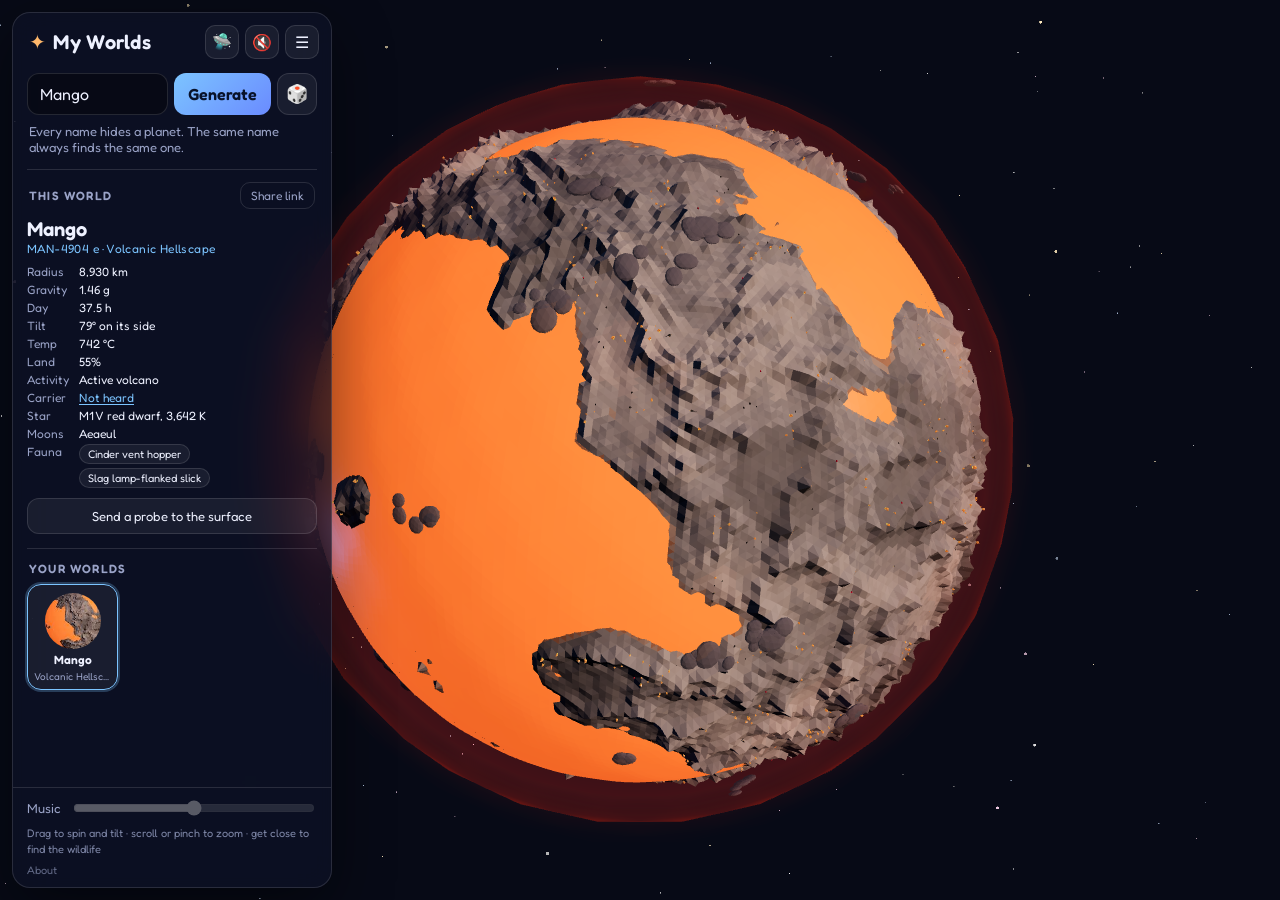
==== index.html @ 726e8972 "The ruin can be read, and its find ends chapter 2 The card of the ruin opens from "Study the ruin" i" ====
<!doctype html>
<html lang="en">
<head>
  <meta charset="utf-8">
  <meta name="viewport" content="width=device-width, initial-scale=1, minimum-scale=1, maximum-scale=1, viewport-fit=cover, user-scalable=no">
  <title>My Worlds — every name hides a planet</title>
  <meta name="description" content="Every name hides a planet. Type yours and meet its creatures, its weather, and its song.">
  <meta name="theme-color" content="#070a16">
  <link rel="icon" href="./favicon.ico" sizes="16x16 32x32 48x48">
  <link rel="icon" href="./icon.svg" type="image/svg+xml">
  <link rel="apple-touch-icon" href="./assets/apple-touch-icon.png">
  <meta property="og:type" content="website">
  <meta property="og:site_name" content="My Worlds">
  <meta property="og:title" content="My Worlds — every name hides a planet">
  <meta property="og:description" content="Every name hides a planet. Type yours and meet its creatures, its weather, and its song.">
  <meta property="og:url" content="https://codeme.lt/myworlds/">
  <meta property="og:image" content="https://codeme.lt/myworlds/assets/share.png">
  <meta property="og:image:width" content="1200">
  <meta property="og:image:height" content="630">
  <meta property="og:image:alt" content="A low-poly ocean planet in space beside the words My Worlds and Every name hides a planet.">
  <meta name="twitter:card" content="summary_large_image">
  <meta name="twitter:title" content="My Worlds — every name hides a planet">
  <meta name="twitter:description" content="Every name hides a planet. Type yours and meet its creatures, its weather, and its song.">
  <meta name="twitter:image" content="https://codeme.lt/myworlds/assets/share.png">
  <link rel="preconnect" href="https://fonts.googleapis.com">
  <link rel="preconnect" href="https://fonts.gstatic.com" crossorigin>
  <link href="https://fonts.googleapis.com/css2?family=Fredoka:wght@400;500;600&display=swap" rel="stylesheet">
  <link rel="stylesheet" href="./style.css">
  <script type="importmap">
    { "imports": { "three": "./vendor/three.module.js", "three/addons/": "./vendor/addons/" } }
  </script>
</head>
<body>
  <canvas id="c"></canvas>

  <aside id="panel" aria-label="Sidebar">
    <header>
      <h1><span class="logo">✦</span> My Worlds</h1>
      <span id="hworld" class="hworld"></span>
      <div class="hbtns">
        <button id="probe-icon" type="button" class="probe-icon" aria-label="Send a probe to the surface" title="Send a probe to the surface" hidden>🛸</button>
        <button id="mute" type="button" aria-label="Unmute music" aria-pressed="true" title="Music on/off">🔇</button>
        <button id="toggle" type="button" aria-label="Collapse sidebar" aria-expanded="true" title="Show/hide sidebar">☰</button>
      </div>
    </header>

    <div class="body">
      <section class="sec">
        <form id="seed-form" autocomplete="off">
          <input id="seed" type="text" maxlength="40" placeholder="Your name or a word…" enterkeyhint="go" spellcheck="false" aria-label="Seed">
          <button type="submit" class="go">Generate</button>
          <button type="button" id="dice" title="Random world" aria-label="Random world">🎲</button>
        </form>
        <p class="sub">Every name hides a planet. The same name always finds the same one.</p>
      </section>

      <section class="sec" id="info" aria-live="polite" hidden>
        <div class="sechead">
          <h2>This world</h2>
          <button type="button" id="share" class="ghost">Share link</button>
        </div>
        <div id="info-body"></div>
        <button type="button" id="probe" class="probe" hidden>Send a probe to the surface</button>
      </section>

      <section class="sec">
        <div class="sechead"><h2>Your worlds</h2></div>
        <div id="worlds"></div>
      </section>
    </div>

    <footer>
      <label class="music" for="vol"><span>Music</span><input id="vol" type="range" min="0" max="100" step="1" aria-label="Music volume"></label>
      <p class="help" id="help">Drag to spin and tilt · scroll or pinch to zoom · get close to find the wildlife</p>
      <button type="button" id="about-open" class="about-link">About</button>
    </footer>
  </aside>

  <section id="creature" hidden aria-live="polite">
    <div class="ccard">
      <button type="button" class="cclose" aria-label="Close">×</button>
      <!-- One card, three subjects. A WebGLRenderer owns the canvas it draws to, so the animal
           preview, the plant preview, and the wreck of issue 34 keep one canvas each and the card
           shows one of them. The crew of the wreck takes .ccrew and the log takes .clog; the CSS
           hides the blocks the open subject does not use, by the data-subject attribute app.js
           sets. The log may hold twenty entries, so .clog scrolls inside the card and the crew and
           the close button stay where they are. The tuner of p2-39 stands inside .clog, under the
           last entry; tuner.js builds it.
           The ruin of p2-42 is the fourth subject: its preview takes #rcv, and its rows take .cruin,
           which scrolls as .clog does. .cruin-crew is the slot of p2-43 for the crew at the ruin;
           it stays empty until then, and an empty slot takes no room. -->
      <div class="cview"><canvas id="ccv"></canvas><canvas id="pcv" hidden></canvas><canvas id="scv" hidden></canvas><canvas id="rcv" hidden></canvas></div>
      <div class="ctext">
        <div class="cname"></div>
        <div class="clatin"></div>
        <div class="ccrew"></div>
        <dl class="ctags"></dl>
        <p class="cstory"></p>
        <div class="clog"></div>
        <div class="cruin">
          <dl class="crows"></dl>
          <section class="cruin-crew" aria-label="The crew at the ruin"></section>
        </div>
        <div class="cnav"><button type="button" class="ghost cprev">‹ Previous</button><button type="button" class="ghost cnext">Next ›</button></div>
      </div>
    </div>
  </section>

  <dialog id="about" aria-labelledby="about-title">
    <form method="dialog" class="about-card">
      <button type="submit" class="cclose" aria-label="Close">×</button>
      <div class="about-orb" aria-hidden="true"></div>
      <h2 id="about-title">My Worlds</h2>
      <p class="about-kicker">Every name hides a planet</p>
      <p>Somewhere in the maths, there is a whole universe, and every name opens a door into it. The name of your world is the seed of everything: the star it circles, its moons, the kind of planet it is, its seas and storms, and every creature and plant that lives there.</p>
      <p>It is all procedurally generated. No artist draws these worlds and no server keeps them. The name, some maths and a sprinkle of code is all it takes, so the same name always brings back the same world, and no two worlds are alike.</p>
      <p>Explore from orbit, or send a probe down for a closer look at the locals.</p>
      <nav class="about-links">
        <a href="https://github.com/tadast/myworlds" target="_blank" rel="noopener">Source code ↗</a>
        <a href="https://www.codeme.lt" target="_blank" rel="noopener">codeme.lt ↗</a>
      </nav>
    </form>
  </dialog>

  <!-- The brief of the distress signal, issue 34. The carrier block of the overlay opens it, and it
       is built the way the about dialog above is built: a native <dialog>, the same card style, a
       close button, and the Escape key of the browser. It names no key and no button the reader
       has to find.

       The brief follows the landing. app.js shows one stage and hides the other two, and in the
       second stage it shows one of the three next steps:
         1  the probe hears the carrier: how the search finds the cell from orbit
         2  the wedges cross over this cell, or the range shows, and the carrier is not here:
            goal  the globe fills the cell of the carrier
            near  the range gives a count of cells along the bearing
            far   one more wedge must cut the cross
         3  this is the cell of the carrier: the needle leads to it
       Each step carries an inline SVG that draws the move it asks for. The SVG is the only copy,
       and the ill-* classes in style.css animate it.

       Chapter 2 of the search, p2-38, takes the same three stages for the ruin. app.js writes the
       chapter on the dialog as data-chapter, and a block with data-chapter shows in that chapter
       only. Stage 1 holds a text for each chapter under one drawing, and stages 2 and 3 read the
       same in both. In chapter 2 the wedges and the fixes of the drawings take the colour of chapter
       2 of the world; see "the brief of the carrier" in style.css. -->
  <dialog id="carrier-brief" aria-labelledby="carrier-brief-title">
    <form method="dialog" class="about-card">
      <button type="submit" class="cclose" aria-label="Close">×</button>
      <h2 id="carrier-brief-title">Distress signal</h2>
      <div data-stage="1">
        <svg class="brief-ill" viewBox="0 0 360 180" role="img" aria-labelledby="ill-s1-t"><title id="ill-s1-t">Two landings far apart on the globe. Each draws a wedge, and the carrier lies where the two wedges cross.</title><defs>
<radialGradient id="s1g" cx="38%" cy="32%" r="75%"><stop offset="0" stop-color="#2b4f86"/><stop offset=".65" stop-color="#132446"/><stop offset="1" stop-color="#080e22"/></radialGradient>
<clipPath id="s1d"><circle cx="180" cy="98" r="78"/></clipPath><clipPath id="s1o-c0"><polygon points="125,140 225.8,-21.1 257.1,3.4"/></clipPath></defs>
<circle cx="180" cy="98" r="83" fill="#7cc4ff" opacity=".08"/>
<circle cx="180" cy="98" r="78" fill="url(#s1g)" stroke="#7cc4ff" stroke-opacity=".35"/>
<g fill="none" stroke="#fff" stroke-opacity=".08" clip-path="url(#s1d)"><ellipse cx="180" cy="55.099999999999994" rx="65.1" ry="14.3"/><ellipse cx="180" cy="98" rx="78" ry="17.2"/><ellipse cx="180" cy="140.9" rx="65.1" ry="14.3"/><ellipse cx="180" cy="98" rx="27.3" ry="78"/><ellipse cx="180" cy="98" rx="58.5" ry="78"/></g>
<g clip-path="url(#s1d)"><polygon points="125,140 225.8,-21.1 257.1,3.4" fill="#7cc4ff" fill-opacity="0.13"/><polygon points="250,138 113.1,6.3 143.5,-19.3" fill="#7cc4ff" fill-opacity="0.13"/><path d="M225.8 -21.1 L125 140 L257.1 3.4" fill="none" stroke="#7cc4ff" stroke-opacity="0.9" stroke-width="1.2"/><path d="M113.1 6.3 L250 138 L143.5 -19.3" fill="none" stroke="#7cc4ff" stroke-opacity="0.7" stroke-width="1.2"/><g clip-path="url(#s1o-c0)"><polygon class="ill-pulse" points="250,138 113.1,6.3 143.5,-19.3" fill="#ffb86b"/></g></g>
<rect x="120.5" y="135.5" width="9" height="9" rx="2" fill="none" stroke="#7cc4ff" stroke-width="1.5"/><g transform="translate(111 152)"><circle r="8" fill="#0b1026" stroke="#7cc4ff" stroke-width="1.4"/><text y="3.6" text-anchor="middle" font-size="10" font-weight="600" fill="#7cc4ff">1</text></g>
<rect class="ill-pulse" x="182.5" y="58.5" width="7" height="7" transform="rotate(45 186 62)" fill="#ffb86b"/>
<rect x="245.5" y="133.5" width="9" height="9" rx="2" fill="none" stroke="#ffb86b" stroke-width="1.5" stroke-dasharray="3 2"/><g transform="translate(266 150)"><circle r="8" fill="#0b1026" stroke="#ffb86b" stroke-width="1.4"/><text y="3.6" text-anchor="middle" font-size="10" font-weight="600" fill="#ffb86b">2</text></g>
<path class="ill-flow" d="M318 34 Q300 90 256 131" fill="none" stroke="#ffb86b" stroke-width="1.4" stroke-dasharray="4 4"/>
<g class="" transform="translate(318 24)"><g class="ill-bob"><rect x="-12" y="-3" width="7" height="6" rx="1" fill="#7cc4ff" opacity=".55"/><rect x="5" y="-3" width="7" height="6" rx="1" fill="#7cc4ff" opacity=".55"/><rect x="-4" y="-5" width="8" height="10" rx="2" fill="#eef1ff"/><circle cx="0" cy="7.5" r="1.6" fill="#ffb86b"/></g></g>
<path d="M179 58 L134 30" stroke="#9aa3c7" stroke-opacity=".7"/>
<text x="12" y="26" text-anchor="start" font-size="12" fill="#eef1ff">the carrier is where</text><text x="12" y="39" text-anchor="start" font-size="12" fill="#9aa3c7">the wedges cross</text>
<text x="18" y="150" text-anchor="start" font-size="12" fill="#9aa3c7">first landing</text><text x="20" y="163" text-anchor="start" font-size="12" fill="#9aa3c7">takes a wedge</text>
<text x="350" y="158" text-anchor="end" font-size="12" fill="#ffb86b">land again,</text><text x="350" y="171" text-anchor="end" font-size="12" fill="#9aa3c7">far to one side</text></svg>
        <div data-chapter="1">
          <p>The probe hears a distress signal. Something on this world still transmits.</p>
          <p>The instrument shows a bearing to the source, with an error. It shows no distance. The signal does not reach the far side of the world.</p>
          <ol class="brief-steps">
            <li>Go back to orbit. The globe shows a wedge from this site. The source is inside the wedge.</li>
            <li>Land at a second site, far to one side. The new wedge crosses the first.</li>
            <li>Land where the wedges cross. Near the source, the instrument shows a range.</li>
            <li>Follow the needle and walk to the source.</li>
          </ol>
        </div>
        <div data-chapter="2" hidden>
          <p>The receiver holds the band of the log. The probe hears a signal on it.</p>
          <p>Nothing of the crew sends on this band. Something else on this world transmits here.</p>
          <p>The search runs as it did for the wreck. The instrument shows a bearing to the source, with an error, and no distance. The signal does not reach the far side of the world.</p>
          <ol class="brief-steps">
            <li>Go back to orbit. The globe shows a wedge from this site, in a new colour. The source is inside the wedge.</li>
            <li>Land at a second site, far to one side. The new wedge crosses the first.</li>
            <li>Land where the wedges cross. Near the source, the instrument shows a range.</li>
            <li>Follow the needle to the source.</li>
          </ol>
        </div>
      </div>
      <div data-stage="2" hidden>
        <p>The signal is stronger, but the carrier is not within the reach of the probe.</p>
        <div data-next="goal">
          <svg class="brief-ill" viewBox="0 0 360 180" role="img" aria-labelledby="ill-goal-t"><title id="ill-goal-t">Three wedges close on one cell. The globe fills that cell. Land the probe on it.</title><defs><pattern id="sgg" width="20" height="20" patternUnits="userSpaceOnUse"><path d="M20 0H0V20" fill="none" stroke="#fff" stroke-opacity="0.07"/></pattern><clipPath id="sgo-c0"><polygon points="26,158 322.9,-45.6 358.7,20.6"/></clipPath><clipPath id="sgo-c1"><polygon points="336,150 -8.5,45.6 20.7,-23.8"/></clipPath></defs>
<rect width="360" height="180" fill="url(#sgg)"/>
<polygon points="26,158 322.9,-45.6 358.7,20.6" fill="#7cc4ff" fill-opacity="0.1"/><polygon points="336,150 -8.5,45.6 20.7,-23.8" fill="#7cc4ff" fill-opacity="0.1"/><polygon points="306,18 -4.2,200.8 -35.4,132.3" fill="#7cc4ff" fill-opacity="0.1"/><path d="M322.9 -45.6 L26 158 L358.7 20.6" fill="none" stroke="#7cc4ff" stroke-opacity="0.9" stroke-width="1.2"/><path d="M-8.5 45.6 L336 150 L20.7 -23.8" fill="none" stroke="#7cc4ff" stroke-opacity="0.7" stroke-width="1.2"/><path d="M-4.2 200.8 L306 18 L-35.4 132.3" fill="none" stroke="#7cc4ff" stroke-opacity="0.55" stroke-width="1.2"/><g opacity=".35"><g clip-path="url(#sgo-c0)"><g clip-path="url(#sgo-c1)"><polygon class="" points="306,18 -4.2,200.8 -35.4,132.3" fill="#7cc4ff"/></g></g></g>
<rect class="ill-pulse" x="160" y="70" width="20" height="20" fill="#fff" fill-opacity=".85"/>
<rect x="21" y="153" width="10" height="10" rx="2" fill="none" stroke="#7cc4ff" stroke-width="1.5"/><g transform="translate(42 162)"><circle r="8" fill="#0b1026" stroke="#7cc4ff" stroke-width="1.4"/><text y="3.6" text-anchor="middle" font-size="10" font-weight="600" fill="#7cc4ff">1</text></g><rect x="331" y="145" width="10" height="10" rx="2" fill="none" stroke="#7cc4ff" stroke-width="1.5"/><g transform="translate(320 154)"><circle r="8" fill="#0b1026" stroke="#7cc4ff" stroke-width="1.4"/><text y="3.6" text-anchor="middle" font-size="10" font-weight="600" fill="#7cc4ff">2</text></g><rect x="301" y="13" width="10" height="10" rx="2" fill="none" stroke="#7cc4ff" stroke-width="1.5"/><g transform="translate(290 30)"><circle r="8" fill="#0b1026" stroke="#7cc4ff" stroke-width="1.4"/><text y="3.6" text-anchor="middle" font-size="10" font-weight="600" fill="#7cc4ff">3</text></g>
<path class="ill-flow" d="M96 22 Q150 24 166 64" fill="none" stroke="#ffb86b" stroke-width="1.4" stroke-dasharray="4 4"/>
<g class="" transform="translate(84 20)"><g class="ill-bob"><rect x="-12" y="-3" width="7" height="6" rx="1" fill="#7cc4ff" opacity=".55"/><rect x="5" y="-3" width="7" height="6" rx="1" fill="#7cc4ff" opacity=".55"/><rect x="-4" y="-5" width="8" height="10" rx="2" fill="#eef1ff"/><circle cx="0" cy="7.5" r="1.6" fill="#ffb86b"/></g></g>
<text x="190" y="100" text-anchor="start" font-size="12" fill="#eef1ff">the filled cell</text><text x="190" y="113" text-anchor="start" font-size="12" fill="#9aa3c7">land on it</text></svg>
          <p>Go back to orbit. The globe fills the cell of the carrier. Land on that cell.</p>
        </div>
        <div data-next="near">
          <svg class="brief-ill" viewBox="0 0 360 180" role="img" aria-labelledby="ill-near-t"><title id="ill-near-t">From this cell, count n cells along the bearing, and land on that cell.</title><defs><pattern id="sng" width="28" height="28" patternUnits="userSpaceOnUse"><path d="M28 0H0V28" fill="none" stroke="#fff" stroke-opacity="0.08"/></pattern></defs>
<g transform="translate(-14 -2)"><rect x="-28" y="-28" width="416" height="236" fill="url(#sng)"/></g>
<polygon points="56,152 255.6,22.4 268.1,44" fill="#7cc4ff" fill-opacity="0.1"/><path d="M255.6 22.4 L56 152 L268.1 44" fill="none" stroke="#7cc4ff" stroke-opacity="0.9" stroke-width="1.2"/>
<rect class="ill-pulse" x="187.5" y="54" width="28" height="28" fill="#ffb86b" fill-opacity=".25" stroke="#ffb86b" stroke-width="1.5" stroke-dasharray="4 3"/>
<line x1="56" y1="152" x2="56" y2="100" stroke="#9aa3c7" stroke-dasharray="2 3"/>
<text x="56" y="95" text-anchor="middle" font-size="10" font-weight="600" fill="#9aa3c7">N</text>
<path d="M56 122 A30 30 0 0 1 82 137" fill="none" stroke="#9aa3c7"/>
<text x="50" y="120" text-anchor="end" font-size="12" fill="#9aa3c7">bearing</text>
<line class="ill-flow" x1="56" y1="152" x2="201.5" y2="68" stroke="#ffb86b" stroke-width="1.6" stroke-dasharray="5 4"/>
<circle cx="80.2" cy="138" r="2.2" fill="#eef1ff"/><text x="74.2" y="131.1" text-anchor="middle" font-size="10" font-weight="600" fill="#eef1ff">1</text><circle cx="104.5" cy="124" r="2.2" fill="#eef1ff"/><text x="98.5" y="117.1" text-anchor="middle" font-size="10" font-weight="600" fill="#eef1ff">2</text><circle cx="128.7" cy="110" r="2.2" fill="#eef1ff"/><text x="122.7" y="103.1" text-anchor="middle" font-size="10" font-weight="600" fill="#eef1ff">3</text><circle cx="153" cy="96" r="2.2" fill="#eef1ff"/><text x="147" y="89.1" text-anchor="middle" font-size="10" font-weight="600" fill="#eef1ff">…</text><circle cx="177.2" cy="82" r="2.2" fill="#eef1ff"/><circle cx="201.5" cy="68" r="2.2" fill="#eef1ff"/><text x="189.5" y="50.7" text-anchor="middle" font-size="10" font-weight="600" fill="#eef1ff">n</text>
<rect x="44" y="140" width="24" height="24" rx="2" fill="none" stroke="#7cc4ff" stroke-width="1.5"/>
<text x="78" y="160" text-anchor="start" font-size="12" fill="#eef1ff">this cell</text>
<text x="223.5" y="84" text-anchor="start" font-size="12" fill="#ffb86b">land here,</text><text x="223.5" y="97" text-anchor="start" font-size="12" fill="#9aa3c7">n cells out</text></svg>
          <p>The carrier is about <b data-cells>1 cell</b> from this cell, on the bearing <b data-brg>000°</b>. Go back to orbit, and land that far along the wedge of this site.</p>
        </div>
        <div data-next="far">
          <svg class="brief-ill" viewBox="0 0 360 180" role="img" aria-labelledby="ill-far-t"><title id="ill-far-t">The wedge of this site cuts the cross to a thin strip. Land to one side of the strip, and the next wedge cuts it across.</title><defs><pattern id="sfg" width="20" height="20" patternUnits="userSpaceOnUse"><path d="M20 0H0V20" fill="none" stroke="#fff" stroke-opacity="0.06"/></pattern><clipPath id="sf2-c0"><polygon points="24,168 308,-84.5 377.2,27.8"/></clipPath><clipPath id="sf3-c0"><polygon points="24,168 308,-84.5 377.2,27.8"/></clipPath><clipPath id="sf3-c1"><polygon points="338,164 -4.4,-0.7 72.6,-107.9"/></clipPath><clipPath id="sf4-c0"><polygon points="24,168 308,-84.5 377.2,27.8"/></clipPath><clipPath id="sf4-c1"><polygon points="338,164 -4.4,-0.7 72.6,-107.9"/></clipPath><clipPath id="sf4-c2"><polygon points="196,89 186,-110.7 220.8,-109.5"/></clipPath><filter id="sfb" x="-2" y="-2" width="5" height="5"><feGaussianBlur stdDeviation="4"/></filter></defs>
<rect width="360" height="180" fill="url(#sfg)"/>
<polygon points="196,89 186,-110.7 220.8,-109.5" fill="#7cc4ff" fill-opacity="0.08"/><polygon points="24,168 308,-84.5 377.2,27.8" fill="#7cc4ff" fill-opacity="0.08"/><polygon points="338,164 -4.4,-0.7 72.6,-107.9" fill="#7cc4ff" fill-opacity="0.08"/><path d="M186 -110.7 L196 89 L220.8 -109.5" fill="none" stroke="#7cc4ff" stroke-opacity="0.9" stroke-width="1.2"/><path d="M308 -84.5 L24 168 L377.2 27.8" fill="none" stroke="#7cc4ff" stroke-opacity="0.7" stroke-width="1.2"/><path d="M-4.4 -0.7 L338 164 L72.6 -107.9" fill="none" stroke="#7cc4ff" stroke-opacity="0.55" stroke-width="1.2"/><g opacity=".3"><g clip-path="url(#sf2-c0)"><polygon class="" points="338,164 -4.4,-0.7 72.6,-107.9" fill="#7cc4ff"/></g></g><g opacity=".75"><g clip-path="url(#sf3-c0)"><g clip-path="url(#sf3-c1)"><polygon class="" points="196,89 186,-110.7 220.8,-109.5" fill="#ffb86b"/></g></g></g>
<polygon points="292,74 142.1,67.4 144.5,46.6" fill="#ffb86b" fill-opacity=".08"/><path d="M142.1 67.4 L292 74 L144.5 46.6" fill="none" stroke="#ffb86b" stroke-opacity=".8" stroke-dasharray="3 3"/>
<g filter="url(#sfb)"><g clip-path="url(#sf4-c0)"><g clip-path="url(#sf4-c1)"><g clip-path="url(#sf4-c2)"><polygon class="ill-pulse" points="292,74 142.1,67.4 144.5,46.6" fill="#ffb86b"/></g></g></g></g><g clip-path="url(#sf4-c0)"><g clip-path="url(#sf4-c1)"><g clip-path="url(#sf4-c2)"><polygon class="" points="292,74 142.1,67.4 144.5,46.6" fill="#fff"/></g></g></g>
<rect x="19.5" y="163.5" width="9" height="9" rx="2" fill="none" stroke="#7cc4ff" stroke-width="1.5"/><g transform="translate(40 160)"><circle r="8" fill="#0b1026" stroke="#7cc4ff" stroke-width="1.4"/><text y="3.6" text-anchor="middle" font-size="10" font-weight="600" fill="#7cc4ff">1</text></g><rect x="333.5" y="159.5" width="9" height="9" rx="2" fill="none" stroke="#7cc4ff" stroke-width="1.5"/><g transform="translate(322 156)"><circle r="8" fill="#0b1026" stroke="#7cc4ff" stroke-width="1.4"/><text y="3.6" text-anchor="middle" font-size="10" font-weight="600" fill="#7cc4ff">2</text></g>
<rect x="191" y="84" width="10" height="10" rx="2" fill="none" stroke="#7cc4ff" stroke-width="1.5"/><g transform="translate(179 95)"><circle r="8" fill="#0b1026" stroke="#7cc4ff" stroke-width="1.4"/><text y="3.6" text-anchor="middle" font-size="10" font-weight="600" fill="#7cc4ff">3</text></g>
<text x="206" y="105" text-anchor="start" font-size="12" fill="#9aa3c7">this site</text>
<text x="184" y="32" text-anchor="end" font-size="12" fill="#eef1ff">the strip</text><path d="M186 35 L194 48" stroke="#9aa3c7" stroke-opacity=".7"/>
<rect x="287" y="69" width="10" height="10" rx="2" fill="none" stroke="#ffb86b" stroke-width="1.5" stroke-dasharray="3 2"/>
<path class="ill-flow" d="M336 20 Q330 44 306 64" fill="none" stroke="#ffb86b" stroke-width="1.4" stroke-dasharray="4 4"/>
<g class="" transform="translate(338 14)"><g class="ill-bob"><rect x="-12" y="-3" width="7" height="6" rx="1" fill="#7cc4ff" opacity=".55"/><rect x="5" y="-3" width="7" height="6" rx="1" fill="#7cc4ff" opacity=".55"/><rect x="-4" y="-5" width="8" height="10" rx="2" fill="#eef1ff"/><circle cx="0" cy="7.5" r="1.6" fill="#ffb86b"/></g></g>
<text x="352" y="100" text-anchor="end" font-size="12" fill="#ffb86b">land here, to one</text><text x="352" y="113" text-anchor="end" font-size="12" fill="#9aa3c7">side of the strip</text></svg>
          <p>Go back to orbit. The wedge of this site cuts the cross to a thin strip. Land near the strip, to one side of it, so the next wedge cuts the strip across. When three wedges close on a few cells, the globe fills the cell of the carrier.</p>
        </div>
      </div>
      <div data-stage="3" hidden>
        <svg class="brief-ill" viewBox="0 0 360 180" role="img" aria-labelledby="ill-s3-t"><title id="ill-s3-t">Turn until the needle points up, then fly ahead. The range goes down as the probe comes near the carrier.</title><defs><pattern id="s3g" width="22" height="22" patternUnits="userSpaceOnUse"><path d="M22 0H0V22" fill="none" stroke="#fff" stroke-opacity="0.05"/></pattern><radialGradient id="s3w"><stop offset="0" stop-color="#ffb86b" stop-opacity=".55"/><stop offset="1" stop-color="#ffb86b" stop-opacity="0"/></radialGradient></defs>
<rect x="150" width="210" height="180" fill="url(#s3g)"/>
<line x1="150" y1="10" x2="150" y2="170" stroke="#fff" stroke-opacity=".08"/>
<g transform="translate(34 52)"><circle r="22" fill="#0b1026" stroke="#7cc4ff" stroke-opacity=".4"/><circle r="15" fill="none" stroke="#fff" stroke-opacity=".06"/><g class="ill-turn" transform="rotate(70)"><path d="M0 -18 L5 -3 L-5 -3 Z" fill="#7cc4ff"/></g><circle r="2" fill="#eef1ff"/></g><text x="66" y="50" text-anchor="start" font-size="12" fill="#eef1ff">Turn</text><text x="66" y="63" text-anchor="start" font-size="12" fill="#9aa3c7">till it points up</text>
<g transform="translate(34 128)"><circle r="22" fill="#0b1026" stroke="#7cc4ff" stroke-opacity=".4"/><circle r="15" fill="none" stroke="#fff" stroke-opacity=".06"/><g  transform="rotate(0)"><path d="M0 -18 L5 -3 L-5 -3 Z" fill="#7cc4ff"/></g><circle r="2" fill="#eef1ff"/></g><text x="66" y="126" text-anchor="start" font-size="12" fill="#eef1ff">Fly ahead</text><text x="66" y="139" text-anchor="start" font-size="12" fill="#9aa3c7">range goes down</text>
<path d="M34 80 v16" stroke="#9aa3c7" stroke-dasharray="2 3"/><path d="M30 92 l4 5 l4 -5" fill="none" stroke="#9aa3c7"/>
<path class="ill-flow" d="M178 150 C210 120 206 88 250 78 S312 52 318 40" fill="none" stroke="#7cc4ff" stroke-width="1.6" stroke-dasharray="5 5"/>
<g class="" transform="translate(178 158)"><g class="ill-bob"><rect x="-12" y="-3" width="7" height="6" rx="1" fill="#7cc4ff" opacity=".55"/><rect x="5" y="-3" width="7" height="6" rx="1" fill="#7cc4ff" opacity=".55"/><rect x="-4" y="-5" width="8" height="10" rx="2" fill="#eef1ff"/><circle cx="0" cy="7.5" r="1.6" fill="#ffb86b"/></g></g>
<circle class="ill-pulse" cx="322" cy="36" r="22" fill="url(#s3w)"/>
<g transform="translate(322 36) rotate(-18)"><path d="M-16 3 Q-12 -6 0 -6 L14 -3 Q18 0 14 3 L0 6 Q-12 6 -16 3 Z" fill="#3a3f55" stroke="#ffb86b" stroke-width="1.3"/><path d="M-4 -6 L-8 -12 M4 6 L1 12" stroke="#ffb86b" stroke-width="1.3"/><circle class="ill-blink" cx="8" cy="0" r="2" fill="#ffb86b"/></g>
<text x="214" y="142" text-anchor="start" font-size="12" fill="#9aa3c7">900 u</text><text x="230" y="101" text-anchor="start" font-size="12" fill="#9aa3c7">300 u</text><text x="266" y="62" text-anchor="end" font-size="12" fill="#9aa3c7">40 u</text>
<text x="336" y="70" text-anchor="end" font-size="12" fill="#ffb86b">carrier</text></svg>
        <p>The signal is strong. The carrier is on this ground, within the reach of the probe.</p>
        <p>Use the needle to navigate to the carrier. The needle points to it, and the range goes down as the probe comes near.</p>
      </div>
    </form>
  </dialog>

  <!-- The record of the missing carrier. The Carrier row of the sidebar opens it while the world
       has heard nothing, so a reader who has never landed still learns why the row is there. It is
       built the way the brief above is built, and it names no control: it states the incident and
       what a landing inside the range of the beacon would catch. -->
  <dialog id="carrier-lost" aria-labelledby="carrier-lost-title">
    <form method="dialog" class="about-card">
      <button type="submit" class="cclose" aria-label="Close">×</button>
      <h2 id="carrier-lost-title">Missing carrier</h2>
      <p>The registry holds one open incident for this world. A carrier went down here, and no crew
        came back. Nobody has found the wreck.</p>
      <p>The hull still transmits. The beacon is weak, and it reaches about a third of the way round
        the planet, so most of this world hears nothing at all.</p>
      <p>Send a probe to the surface. A landing inside that reach catches the beacon, and the
        instrument reads a bearing to it, never a distance. A landing that hears nothing states a
        fact of its own: the wreck lies more than a third of the way round from there.</p>
      <p>Each bearing the probe catches stands on the globe as a wedge from the cell it was read
        from. Land again far to one side, and the second wedge crosses the first over the wreck.</p>
    </form>
  </dialog>

  <!-- The probe overlay of issue 31. It shows while the probe is down: the air, the height, the
       hour of the star, and the uplink that explains where the probe has to stop. probe-hud.js
       writes the numbers and draws the noise. The frame starts right of the sidebar, so nothing
       of it hides under the panel. -->
  <div id="probe-hud" hidden aria-hidden="true">
    <canvas id="probe-noise"></canvas>
    <div class="hud-frame"></div>
    <div class="hud-bar">
      <div class="hud-cell"><span class="k">Temp</span><b id="hud-temp">—</b></div>
      <div class="hud-cell"><span class="k" id="hud-sun-k">Sunset</span><b id="hud-sun">—</b></div>
      <div class="hud-cell hud-right"><span class="k">Link</span><b id="hud-sig">—</b></div>
    </div>
    <div class="hud-ladder">
      <span class="rung"></span><span class="rung"></span><span class="rung"></span>
      <span class="rung"></span><span class="rung"></span>
      <b id="hud-alt">—</b>
      <span class="k">Above ground</span>
    </div>
    <!-- The fifth block, issue 34: the carrier. A needle that turns with the view, the bearing as
         three digits, the band the receiver holds, the error of that bearing, one word for the
         strength, and the range once the probe stands near the source. probe-hud.js hides the block
         on a world with no source. The band is 406.025 MHz in chapter 1 and the frequency of the
         ruin in chapter 2. p2-38.

         The block is a button, because it opens the brief of the signal below. The rest of the
         overlay takes no pointer event, so the style gives this one block pointer-events: auto and
         every other gesture still belongs to the ground under it. -->
    <button type="button" class="hud-carrier" id="hud-carrier" hidden
            aria-label="Read the brief of the signal">
      <div class="hud-dial"><i id="hud-needle"></i></div>
      <div class="hud-read">
        <span class="k">Carrier</span>
        <b id="hud-brg">—</b>
        <span class="k" id="hud-freq">406.025 MHz</span>
        <div class="hud-sub"><span class="k" id="hud-err">±0°</span><span class="k" id="hud-strength">Faint</span></div>
        <span class="k" id="hud-range" hidden></span>
        <span class="k hud-hint" id="hud-hint">New signal · tap</span>
      </div>
    </button>
    <div class="hud-link">
      <div class="hud-bars" id="hud-bars"></div>
      <div class="k" id="hud-link">Uplink nominal</div>
    </div>
    <p class="hud-warn" id="hud-warn">Range limit · the relay cannot reach further</p>
  </div>

  <p id="aim" role="status" hidden>Select the area to send a probe</p>
  <button type="button" id="probe-float" class="floatbtn">Recall the probe</button>
  <button type="button" id="creature-float" class="floatbtn">Study the creature</button>
  <div id="dive" aria-hidden="true"><p id="dive-label"></p></div>

  <div id="overlay">
    <div class="box">
      <div class="orb"></div>
      <div id="overlay-label">Seeding the void</div>
      <div class="track"><div id="overlay-bar"></div></div>
    </div>
  </div>

  <!-- The page owns every gesture on it. viewport.js blocks the pinch, the double tap, and the
       rubber band the browser would answer with, so a pinch zooms the world and not the page. -->
  <script src="./viewport.js"></script>
  <script type="module" src="./app.js"></script>
</body>
</html>
---- style.css ----
:root {
  --bg: #070a16;
  --glass: rgba(14, 18, 38, 0.72);
  --glass-2: rgba(255, 255, 255, 0.06);
  --line: rgba(255, 255, 255, 0.12);
  --text: #eef1ff;
  --muted: #9aa3c7;
  --accent: #7cc4ff;
  --accent-2: #ffb86b;
  --radius: 18px;
  --gap: max(12px, env(safe-area-inset-left));
  --font: 'Fredoka', ui-rounded, 'SF Pro Rounded', system-ui, -apple-system, sans-serif;
}

* { box-sizing: border-box; }
/* The page does not scroll and does not zoom. It is fixed to the viewport so iOS cannot drag it,
   `touch-action: manipulation` drops the double-tap zoom, and `-webkit-text-size-adjust` stops
   Safari resizing the text on a rotate. viewport.js blocks the pinch, which no CSS reaches. */
html, body {
  position: fixed; inset: 0; height: 100%; width: 100%; margin: 0;
  overflow: hidden; overscroll-behavior: none;
  touch-action: manipulation;
  -webkit-text-size-adjust: 100%;
}
body {
  background: var(--bg);
  color: var(--text);
  font-family: var(--font);
  -webkit-font-smoothing: antialiased;
  -webkit-tap-highlight-color: transparent;
}
#c {
  position: fixed; inset: 0; width: 100%; height: 100%; display: block;
  touch-action: none; outline: none;
}

/* ---------- sidebar
   One column: header (brand, music, collapse), body (create, this world, your worlds), footer (settings, help).
   The body is the only scroll region. */
#panel {
  position: fixed; top: max(12px, env(safe-area-inset-top)); left: var(--gap); bottom: max(12px, env(safe-area-inset-bottom));
  width: min(320px, calc(100vw - 24px));
  background: var(--glass);
  backdrop-filter: blur(18px) saturate(1.4);
  -webkit-backdrop-filter: blur(18px) saturate(1.4);
  border: 1px solid var(--line);
  border-radius: var(--radius);
  box-shadow: 0 20px 60px rgba(0, 0, 0, 0.45);
  z-index: 5;
  display: flex; flex-direction: column;
}
#panel.collapsed { bottom: auto; width: fit-content; max-width: min(440px, calc(100vw - 24px)); }
#panel.collapsed .body, #panel.collapsed footer { display: none; }

#panel header {
  display: flex; align-items: center; gap: 8px;
  padding: 12px 12px 10px 16px; cursor: pointer; user-select: none; -webkit-user-select: none;
}
#panel h1 { margin: 0; font-size: 20px; font-weight: 600; letter-spacing: 0.3px; white-space: nowrap; }
#panel h1 .logo { color: var(--accent-2); margin-right: 2px; }
.hworld {
  display: none; flex: 1; min-width: 0; color: var(--muted); font-size: 13px;
  overflow: hidden; text-overflow: ellipsis; white-space: nowrap;
}
.hworld::before { content: '· '; }
#panel.collapsed .hworld { display: block; }
.hbtns { display: flex; gap: 6px; margin-left: auto; }
#toggle, #mute, .probe-icon {
  background: var(--glass-2); border: 1px solid var(--line); color: var(--text);
  width: 34px; height: 34px; border-radius: 10px; cursor: pointer; font-size: 16px;
}
#mute[aria-pressed="true"] { color: var(--muted); }
/* The probe in the header. It says the same thing as the text button in the card, and it stays
   in reach while the sidebar is folded away. */
.probe-icon { line-height: 1; }
.probe-icon[hidden] { display: none; }
.probe-icon:hover { border-color: var(--accent); }
.probe-icon[aria-pressed="true"] { border-color: var(--accent); background: rgba(124, 196, 255, 0.2); }

#panel .body { flex: 1; min-height: 0; overflow: auto; padding: 0 14px; overscroll-behavior: contain; }
.sec { padding: 4px 0 14px; }
.sec + .sec { border-top: 1px solid var(--line); padding-top: 12px; }
.sechead { display: flex; align-items: center; justify-content: space-between; margin: 0 2px 8px; }
#panel h2 {
  margin: 0; font-size: 12px; font-weight: 600; letter-spacing: 1.2px;
  text-transform: uppercase; color: var(--muted);
}

#panel footer { border-top: 1px solid var(--line); padding: 10px 14px max(10px, env(safe-area-inset-bottom)); }
.music { display: flex; align-items: center; gap: 10px; color: var(--muted); font-size: 13px; }
.music input { flex: 1; min-width: 0; accent-color: var(--accent); cursor: pointer; }
.music input:disabled { opacity: 0.4; cursor: default; }
.help { margin: 8px 0 0; color: var(--muted); font-size: 11px; line-height: 1.4; opacity: 0.8; }
/* The about link. It is quiet on purpose: small, muted, and under the help line. */
.about-link {
  display: block; margin: 6px 0 0; padding: 0; background: none; border: 0;
  color: var(--muted); font: inherit; font-size: 11px; opacity: 0.6; cursor: pointer;
}
.about-link:hover, .about-link:focus-visible { opacity: 1; color: var(--accent); }

/* ---------- create */
#seed-form { display: flex; gap: 6px; }
#seed {
  flex: 1; min-width: 0;
  background: rgba(0, 0, 0, 0.35); border: 1px solid var(--line); color: var(--text);
  border-radius: 12px; padding: 10px 12px; font: inherit; font-size: 16px;
}
#seed:focus { outline: none; border-color: var(--accent); box-shadow: 0 0 0 3px rgba(124, 196, 255, 0.2); }
button.go {
  background: linear-gradient(135deg, #7cc4ff, #6a8bff); color: #08122a; border: 0;
  border-radius: 12px; padding: 0 14px; font: inherit; font-weight: 600; cursor: pointer;
}
button.go:hover { filter: brightness(1.08); }
#dice {
  background: var(--glass-2); border: 1px solid var(--line); border-radius: 12px;
  width: 40px; cursor: pointer; font-size: 18px; padding: 0;
}
.sub { margin: 8px 2px 0; color: var(--muted); font-size: 13px; }

/* ---------- this world */
#info .iname { font-size: 20px; font-weight: 600; }
#info .itype { color: var(--accent); font-size: 12px; margin-bottom: 8px; letter-spacing: 0.4px; }
#info dl { display: grid; grid-template-columns: auto 1fr; gap: 3px 10px; margin: 0; font-size: 12px; }
#info dt { color: var(--muted); }
#info dd { margin: 0; }
#info .chips { display: flex; flex-wrap: wrap; gap: 4px; }
.chip {
  background: var(--glass-2); border: 1px solid var(--line); color: var(--text);
  border-radius: 999px; padding: 2px 8px; font: inherit; font-size: 11px; cursor: pointer; white-space: nowrap;
}
.chip:hover { border-color: var(--accent); color: var(--accent); }
/* The Carrier row of issue 34: the state of the search, and the button that drops its wedges. The
   button stands beside the words, so the row keeps the height of every other row. */
#info .carrier { display: flex; align-items: center; gap: 6px; flex-wrap: wrap; }
#info .carrier-clear { padding: 0 6px; font-size: 10px; line-height: 15px; color: var(--muted); }
/* A world that has heard nothing states so as a link, and the link opens the record of the
   incident. It is a button, because it opens a dialog and goes nowhere. */
#info .carrier-lost {
  background: none; border: 0; padding: 0; font: inherit; color: var(--accent);
  text-decoration: underline; text-underline-offset: 2px; cursor: pointer;
}
#info .carrier-lost:hover { color: var(--accent-2); }

/* ---------- the tuner, p2-39
   One form of tuner.js in two places: under the last entry of the log card, and under the Carrier
   row of the sidebar. A label, a field, the unit, a button, and a line of answer; after the tune,
   the locked band and no field. The field takes 16 px, so a phone does not zoom in on the focus. */
.tuner[hidden], .tuner [hidden] { display: none; }
.tuner-label {
  display: block; margin: 0 0 6px; font-size: 11px; font-weight: 600; letter-spacing: 0.09em;
  line-height: 1.2; text-transform: uppercase; color: var(--muted);
}
.tuner-row { display: flex; align-items: center; gap: 8px; }
.tuner-field {
  flex: 0 1 8.5em; width: 8.5em; min-width: 0;
  background: rgba(0, 0, 0, 0.35); border: 1px solid var(--line); color: var(--text);
  border-radius: 10px; padding: 6px 10px; font: inherit; font-size: 16px; font-variant-numeric: tabular-nums;
}
.tuner-field::placeholder { color: var(--muted); opacity: 0.6; }
.tuner-field:focus { outline: none; border-color: var(--accent); box-shadow: 0 0 0 3px rgba(124, 196, 255, 0.2); }
.tuner-unit { flex: none; color: var(--muted); font-size: 13px; }
.tuner-go {
  flex: none; background: var(--glass-2); border: 1px solid var(--line); color: var(--text);
  border-radius: 10px; padding: 6px 14px; font: inherit; font-size: 13px; cursor: pointer;
}
.tuner-go:hover, .tuner-go:focus-visible { border-color: var(--accent); color: var(--accent); }
.tuner-lock { display: flex; align-items: baseline; flex-wrap: wrap; gap: 4px 10px; }
.tuner-lock .tuner-label { display: inline; margin: 0; }
.tuner-band { color: var(--accent); font-weight: 600; font-variant-numeric: tabular-nums; }
.tuner-state { color: var(--muted); font-size: 12px; }
/* The answer stands in the page from the start, empty, so a screen reader hears it change. */
.tuner-answer { margin: 8px 0 0; font-size: 13px; line-height: 1.45; color: var(--text); overflow-wrap: anywhere; }
.tuner-answer:empty { margin: 0; }
.tuner-answer[data-kind="nan"] { color: var(--muted); }
.tuner-answer[data-kind="lock"] { color: var(--accent); }
/* In the sidebar the tuner takes a whole line of the grid under the Carrier row. */
#info .tuner-slot { grid-column: 1 / -1; margin: 2px 0 6px; }

/* ---------- your worlds */
#worlds { display: grid; grid-template-columns: repeat(auto-fill, minmax(84px, 1fr)); gap: 8px; }
#worlds .empty { grid-column: 1 / -1; color: var(--muted); font-size: 13px; margin: 4px 2px; }
.world {
  position: relative; min-width: 0; display: flex; flex-direction: column; align-items: center; gap: 3px;
  background: var(--glass-2); border: 1px solid var(--line); color: var(--text);
  border-radius: 14px; padding: 8px 6px 7px; cursor: pointer; font: inherit;
  transition: transform 0.15s ease, border-color 0.15s ease;
}
.world:hover { transform: translateY(-2px); border-color: rgba(255, 255, 255, 0.3); }
.world.active { border-color: var(--accent); box-shadow: 0 0 0 2px rgba(124, 196, 255, 0.25); }
.world img { width: 56px; height: 56px; border-radius: 50%; background: #0b1024; object-fit: cover; }
.world .wname { font-size: 12px; font-weight: 600; max-width: 100%; overflow: hidden; text-overflow: ellipsis; white-space: nowrap; }
.world .wtype { font-size: 10px; color: var(--muted); max-width: 100%; overflow: hidden; text-overflow: ellipsis; white-space: nowrap; }
.world .del {
  position: absolute; top: 4px; right: 6px; font-style: normal; color: var(--muted);
  width: 18px; height: 18px; line-height: 18px; text-align: center; border-radius: 50%; font-size: 14px;
  opacity: 0; transition: opacity 0.15s;
}
/* The mark of a find, issue 34. It stands opposite the delete button and it never fades, because
   it is the one thing the reader earned on that world. A world with both finds, the wreck and the
   ruin, carries two marks, so the width follows the text. p2-38. */
.world .found {
  position: absolute; top: 4px; left: 6px; font-style: normal; color: var(--accent-2);
  min-width: 18px; height: 18px; line-height: 18px; text-align: center; font-size: 11px;
  text-shadow: 0 0 8px rgba(255, 184, 107, 0.6); pointer-events: none;
}
.world:hover .del, .world:focus .del { opacity: 1; }
.world .del:hover { background: rgba(255, 90, 90, 0.35); color: #fff; }
@media (pointer: coarse) { .world .del { opacity: 0.7; } }

button.ghost {
  background: transparent; border: 1px solid var(--line); color: var(--muted);
  border-radius: 10px; padding: 5px 10px; font: inherit; font-size: 12px; cursor: pointer;
}
button.ghost:hover { color: var(--text); border-color: rgba(255, 255, 255, 0.3); }

/* ---------- the probe button and the dive overlay */
button.probe {
  display: block; width: 100%; margin-top: 10px; padding: 9px 12px;
  background: var(--glass-2); border: 1px solid var(--line); color: var(--text);
  border-radius: 12px; font: inherit; font-size: 13px; cursor: pointer;
}
button.probe:hover { border-color: var(--accent); color: var(--accent); }
button.probe[hidden] { display: none; }

/* The dive fades the screen to the atmosphere colour. The app sets the colour and the opacity.
   The label reports what the worker builds while the probe falls. */
#dive { position: fixed; inset: 0; z-index: 9; opacity: 0; pointer-events: none; display: grid; place-items: end center; }
#dive-label {
  margin: 0 0 12vh; padding: 6px 14px; border-radius: 12px;
  background: rgba(7, 10, 22, 0.28); color: #fff; font-size: 13px; letter-spacing: 0.02em;
  text-shadow: 0 1px 3px rgba(0, 0, 0, 0.45);
}
#dive-label:empty { display: none; }

/* The aim message. It tells the reader to choose the ground the probe lands on. It floats over
   the scene and it takes no pointer event, because the reader taps the planet under it. */
#aim {
  position: fixed; top: 18px; left: 50%; transform: translateX(-50%); z-index: 9;
  margin: 0; padding: 7px 16px; border-radius: 12px;
  background: rgba(7, 10, 22, 0.55); border: 1px solid var(--line); color: #fff;
  font-size: 13px; letter-spacing: 0.02em; pointer-events: none;
  text-shadow: 0 1px 3px rgba(0, 0, 0, 0.45);
}
#aim[hidden] { display: none; }

/* ---------- the floating probe button
   It shows at the two ends of the zoom, where the zoom has nothing left to give and the reader
   who keeps pulling is asking to travel. It sits low and half lit, so it offers the journey
   without covering the world. visibility carries the fade out and takes the button out of the
   tab order with it. */
.floatbtn {
  position: fixed; bottom: 26px; left: 50%; transform: translateX(-50%) translateY(6px); z-index: 9;
  margin: 0; padding: 10px 20px; border-radius: 999px; cursor: pointer;
  background: rgba(7, 10, 22, 0.5); border: 1px solid var(--line); color: #fff;
  font: inherit; font-size: 13px; letter-spacing: 0.02em;
  backdrop-filter: blur(6px); -webkit-backdrop-filter: blur(6px);
  text-shadow: 0 1px 3px rgba(0, 0, 0, 0.45);
  opacity: 0; visibility: hidden;
  transition: opacity 0.28s, visibility 0.28s, transform 0.28s, background 0.15s;
}
.floatbtn.show { opacity: 0.72; visibility: visible; transform: translateX(-50%) translateY(0); }
.floatbtn.show:hover, .floatbtn.show:focus-visible { opacity: 1; background: rgba(7, 10, 22, 0.75); }
@media (prefers-reduced-motion: reduce) { .floatbtn { transition: opacity 0.28s, visibility 0.28s; } }

/* ---------- overlay */
#overlay {
  position: fixed; inset: 0; z-index: 10; display: grid; place-items: center;
  background: rgba(7, 10, 22, 0.55); backdrop-filter: blur(4px); -webkit-backdrop-filter: blur(4px);
  opacity: 0; pointer-events: none; transition: opacity 0.25s;
}
#overlay.show { opacity: 1; pointer-events: auto; }
#overlay .box {
  width: 260px; text-align: center; padding: 22px 20px; border-radius: 20px;
  background: var(--glass); border: 1px solid var(--line); box-shadow: 0 20px 60px rgba(0, 0, 0, 0.5);
}
#overlay .orb {
  width: 54px; height: 54px; margin: 0 auto 14px; border-radius: 50%;
  background: conic-gradient(from 0deg, #7cc4ff, #6fbf5a, #ffb86b, #b783d0, #7cc4ff);
  animation: spin 1.6s linear infinite;
  box-shadow: 0 0 30px rgba(124, 196, 255, 0.45), inset -10px -8px 20px rgba(0, 0, 0, 0.45);
}
@keyframes spin { to { transform: rotate(360deg); } }
#overlay-label { font-size: 15px; margin-bottom: 12px; }
#overlay .track { height: 6px; border-radius: 6px; background: rgba(255, 255, 255, 0.1); overflow: hidden; }
#overlay-bar { height: 100%; width: 0; background: linear-gradient(90deg, #7cc4ff, #ffb86b); transition: width 0.2s; }

/* ---------- small screens: the sidebar docks at the bottom as a sheet */
@media (max-width: 600px) {
  /* The sidebar docks at the bottom here, where the floating buttons live. The buttons ride
     above the sheet instead of covering it, folded or open. app.js writes --panel-h. */
  .floatbtn { bottom: calc(var(--panel-h, 0px) + 12px); }
  #panel {
    top: auto; left: 0; right: 0; bottom: 0; width: 100%;
    max-height: 72vh; border-radius: var(--radius) var(--radius) 0 0; border-bottom: 0;
  }
  #panel.collapsed { bottom: 0; width: 100%; max-width: none; }
  #panel header { padding: 10px 12px 8px 16px; }
  #panel h1 { font-size: 18px; }
  #worlds { grid-template-columns: repeat(auto-fill, minmax(76px, 1fr)); }
  .world img { width: 44px; height: 44px; }
  #info dl { grid-template-columns: auto 1fr auto 1fr; }
  .help { display: none; }
}
@media (max-height: 460px) {
  #info dl { display: none; }
  .help { display: none; }
}

/* ---------- creature inspector */
#creature {
  position: fixed; inset: 0; z-index: 8; display: grid; place-items: center; padding: 12px;
  background: rgba(7, 10, 22, 0.45); backdrop-filter: blur(3px); -webkit-backdrop-filter: blur(3px);
  opacity: 0; transition: opacity 0.25s;
}
#creature.show { opacity: 1; }
#creature[hidden] { display: none; }
.ccard {
  position: relative; display: grid; grid-template-columns: 320px 1fr; gap: 18px;
  /* 100vh is the LARGE viewport on a phone: it runs under the address bar, and the last line of a
     card that tall cannot be reached. dvh is the height the reader really has. */
  width: min(760px, 100%); max-height: calc(100vh - 24px); max-height: calc(100dvh - 24px); overflow: auto;
  background: var(--glass); border: 1px solid var(--line); border-radius: 22px; padding: 18px;
  box-shadow: 0 30px 80px rgba(0, 0, 0, 0.55);
}
.cclose {
  position: absolute; top: 10px; right: 10px; width: 32px; height: 32px; border-radius: 10px;
  background: var(--glass-2); border: 1px solid var(--line); color: var(--text); font-size: 18px; cursor: pointer; z-index: 1;
}
.cview { position: relative; width: 320px; height: 320px; border-radius: 16px; overflow: hidden;
  background: radial-gradient(circle at 50% 40%, rgba(255, 255, 255, 0.08), rgba(0, 0, 0, 0.35)); }
.cview canvas { width: 100%; height: 100%; display: block; }
/* The card holds one canvas per subject and shows one of them. `display: block` above outranks the
   display the browser gives [hidden], so the rule has to be written here. */
.cview canvas[hidden] { display: none; }
.cname { font-size: 22px; font-weight: 600; margin-top: 4px; }
.clatin { color: var(--accent); font-style: italic; font-size: 13px; margin-bottom: 10px; }
.ctags { display: grid; grid-template-columns: auto 1fr; gap: 3px 10px; margin: 0 0 10px; font-size: 12px; }
.ctags dt { color: var(--muted); }
.ctags dd { margin: 0; }
.cstory { font-size: 14px; line-height: 1.45; margin: 0 0 12px; color: #dfe4ff; }
.cnav { display: flex; gap: 8px; }
.cnav .ghost { padding: 7px 12px; font-size: 13px; }
/* The log of the wreck, issue 34. The card shows one subject at a time, so each subject hides the
   blocks it does not use. A world holds one source, so the log takes no arrows.

   The wreck card is a reader, and it has two columns. The left one says whose log this is: the
   wreck, and under it the crew, one person to a row. The right one is the name of the ship and the
   log. The left column is set by position and not by the grid, because the crew stands inside
   .ctext in the markup and has to stand under the preview on the screen.

   The log is the one block that can run past the height of a screen, so it scrolls inside itself
   and the card holds a fixed height. The scroller fades at both ends and carries padding under the
   last entry, so the last line scrolls clear of the fade and is never cut by the edge. */
#creature[data-subject="source"] .ccard {
  --side: 264px;
  display: block; overflow: hidden;
  /* A page of text needs a quiet ground, so this card is nearer to solid than the other two. */
  background: rgba(11, 15, 32, 0.93);
  width: min(920px, 100%);
  height: min(700px, calc(100vh - 24px)); height: min(700px, calc(100dvh - 24px));
  padding: 22px 8px 0 calc(var(--side) + 46px);
}
#creature[data-subject="source"] .cview {
  position: absolute; left: 22px; top: 22px; width: var(--side); height: var(--side);
}
#creature[data-subject="source"] .ctext { display: flex; flex-direction: column; height: 100%; min-height: 0; }
#creature[data-subject="source"] .cname { font-size: 26px; margin: 2px 44px 0 0; letter-spacing: 0.01em; }
#creature[data-subject="source"] .clatin { margin: 2px 44px 14px 0; }
#creature[data-subject="source"] .clog {
  flex: 1 1 auto; min-height: 0; overflow-y: auto; overscroll-behavior: contain;
  padding: 14px 22px 44px 22px; margin-left: -4px;
  -webkit-mask-image: linear-gradient(to bottom, transparent 0, #000 14px, #000 calc(100% - 36px), transparent 100%);
  mask-image: linear-gradient(to bottom, transparent 0, #000 14px, #000 calc(100% - 36px), transparent 100%);
  scrollbar-width: thin; scrollbar-color: var(--line) transparent;
}
/* The crew, under the wreck: one person to a row, the job on the right. The person who kept the
   log is marked, because the log is written in that voice. */
.ccrew { color: var(--muted); font-size: 13px; }
#creature[data-subject="source"] .ccrew {
  position: absolute; left: 22px; top: calc(var(--side) + 38px); width: var(--side);
  display: flex; flex-direction: column; margin: 0;
}
.ccrew span { display: flex; justify-content: space-between; gap: 12px; padding: 7px 2px; border-top: 1px solid var(--line); }
.ccrew span:last-child { border-bottom: 1px solid var(--line); }
.ccrew i { font-style: normal; opacity: 0.75; text-align: right; }
.ccrew .ckeeper { color: var(--text); }
.ccrew .ckeeper i::after { content: ' · keeps the log'; color: var(--accent); opacity: 1; }
/* An entry hangs off a rail, with a dot at its day. The day is quiet and the text is what reads:
   a measure of 62 characters and open leading, as a page has. The landing and the last entry carry
   a title, and those two take the accent. */
.clog-entry { position: relative; margin: 0; padding: 0 0 18px 20px; border-left: 1px solid var(--line); }
.clog-entry:last-child { border-left-color: transparent; padding-bottom: 0; }
.clog-entry h3 {
  position: relative; margin: 0 0 4px; font-size: 11px; font-weight: 600; letter-spacing: 0.09em; line-height: 1;
  text-transform: uppercase; color: var(--muted);
}
.clog-entry h3::before {
  content: ''; position: absolute; left: -24px; top: 2px; width: 7px; height: 7px; border-radius: 50%;
  background: var(--muted); box-shadow: 0 0 0 3px rgba(12, 16, 34, 0.9);
}
.clog-entry.ctitled h3 { color: var(--accent); }
.clog-entry.ctitled h3::before { background: var(--accent); }
.clog-entry p { margin: 0; max-width: 62ch; font-size: 14.5px; line-height: 1.6; color: #dfe4ff; }
/* The note under an ending of the kind `cut`, p2-37. It is a note of the card and not a line of
   the log, so it takes the quiet colour of the day label and italics, and never the accent. It stands
   inside the entry, so it scrolls with the entry and clears the fade at the foot of .clog. */
.clog-entry .cabrupt { margin-top: 6px; font-size: 13px; font-style: italic; letter-spacing: 0.02em; color: var(--muted); }
/* The tuner of p2-39 under the last entry. It stands on the column of the text of the entries, off
   the rail, and it scrolls with the log, so the frequency of the last entry stays in sight. */
.clog .tuner { margin: 20px 0 0 20px; padding-top: 14px; border-top: 1px solid var(--line); max-width: 62ch; }
.clog-entry:has(+ .tuner) { border-left-color: transparent; padding-bottom: 0; }
#creature[data-subject="source"] .ctags,
#creature[data-subject="source"] .cstory,
#creature[data-subject="source"] .cnav { display: none; }
#creature:not([data-subject="source"]) .clog,
#creature:not([data-subject="source"]) .ccrew { display: none; }
/* The card of the ruin, p2-42. It takes the shell of the card of the wreck: the same dark ground,
   the preview at the left, and the text at the right. The rows are short, so the card takes the
   height of its text, never less than the preview, and the rows scroll only on a short screen.
   --ruin is the colour of chapter 2, made light enough to read on this ground; app.js sets it. */
#creature[data-subject="ruin"] .ccard {
  --side: 264px;
  display: flex; flex-direction: column; overflow: hidden;
  background: rgba(11, 15, 32, 0.93);
  width: min(920px, 100%);
  min-height: calc(var(--side) + 44px);
  max-height: min(700px, calc(100vh - 24px)); max-height: min(700px, calc(100dvh - 24px));
  padding: 22px 8px 0 calc(var(--side) + 46px);
}
#creature[data-subject="ruin"] .cview {
  position: absolute; left: 22px; top: 22px; width: var(--side); height: var(--side);
}
#creature[data-subject="ruin"] .ctext { display: flex; flex-direction: column; flex: 1 1 auto; min-height: 0; }
#creature[data-subject="ruin"] .cname { font-size: 26px; margin: 2px 44px 0 0; letter-spacing: 0.01em; }
#creature[data-subject="ruin"] .clatin {
  margin: 2px 44px 8px 0; font-style: normal; letter-spacing: 0.03em; color: var(--ruin, var(--accent));
}
#creature[data-subject="ruin"] .cruin {
  flex: 1 1 auto; min-height: 0; overflow-y: auto; overscroll-behavior: contain;
  padding: 6px 22px 26px 0;
  -webkit-mask-image: linear-gradient(to bottom, transparent 0, #000 8px, #000 calc(100% - 22px), transparent 100%);
  mask-image: linear-gradient(to bottom, transparent 0, #000 8px, #000 calc(100% - 22px), transparent 100%);
  scrollbar-width: thin; scrollbar-color: var(--line) transparent;
}
/* A row is a label and one or two sentences, as a page of a survey reads: the label is quiet, as
   the day of an entry of the log is, and the text takes the measure of the log. */
.crows { margin: 0; }
.crow { display: grid; grid-template-columns: 92px minmax(0, 1fr); gap: 4px 14px; padding: 11px 0; border-top: 1px solid var(--line); }
.crow:first-child { border-top: 0; padding-top: 4px; }
.crow dt {
  margin: 0; padding-top: 4px; font-size: 11px; font-weight: 600; letter-spacing: 0.09em; line-height: 1.2;
  text-transform: uppercase; color: var(--muted);
}
.crow dd { margin: 0; max-width: 62ch; font-size: 14.5px; line-height: 1.6; color: #dfe4ff; }
.crow dd p { margin: 0; }
/* The way on: the line of glyphs in the colour of the ruin, the chip beside it, and the sentence
   under it. The chip is a label and not a control, so it takes no pointer. */
.cway dt { color: var(--ruin, var(--accent)); }
.cglyphs { display: flex; flex-wrap: wrap; align-items: center; gap: 8px 14px; margin: 2px 0 8px; color: var(--ruin, var(--accent)); }
.cglyphs svg { display: block; max-width: 100%; height: auto; }
.csoon {
  border: 1px solid currentColor; border-radius: 999px; padding: 2px 9px; font-size: 11px; line-height: 16px;
  letter-spacing: 0.04em; white-space: nowrap; opacity: 0.9;
}
.cruin-crew:empty { display: none; }
#creature[data-subject="ruin"] .ctags,
#creature[data-subject="ruin"] .cstory,
#creature[data-subject="ruin"] .cnav,
#creature[data-subject="ruin"] .clog,
#creature[data-subject="ruin"] .ccrew { display: none; }
#creature:not([data-subject="ruin"]) .cruin { display: none; }
/* A short window: the wreck gives its height to the crew. */
@media (max-height: 600px) and (min-width: 721px) {
  #creature[data-subject="source"] .ccard { --side: 200px; }
  #creature[data-subject="source"] .cview { height: 140px; }
  #creature[data-subject="source"] .ccrew { top: 176px; }
  #creature[data-subject="ruin"] .ccard { --side: 200px; }
}
@media (max-width: 720px) {
  .ccard { grid-template-columns: 1fr; gap: 12px; padding: 14px; }
  .cview { width: 100%; height: min(60vw, 300px); }
  .cname { font-size: 19px; }
  .cstory { font-size: 13px; }
  /* One column. The wreck is a band across the top, the crew runs in a line under the name, and
     the log takes all the height that is left. The card fills the screen the reader really has. */
  #creature[data-subject="source"] .ccard {
    display: flex; flex-direction: column; gap: 12px; padding: 14px 6px 0 14px;
    height: calc(100vh - 24px); height: calc(100dvh - 24px);
  }
  #creature[data-subject="source"] .cview {
    position: relative; left: auto; top: auto; flex: 0 0 auto;
    width: calc(100% - 8px); height: clamp(96px, 20vh, 170px);
  }
  #creature[data-subject="source"] .ctext { flex: 1 1 auto; height: auto; }
  #creature[data-subject="source"] .cname { font-size: 21px; margin-right: 8px; }
  #creature[data-subject="source"] .clatin { margin: 2px 8px 10px 0; }
  #creature[data-subject="source"] .ccrew {
    position: static; width: auto; flex-direction: row; flex-wrap: wrap; gap: 4px 14px;
    margin: 0 8px 4px 0; font-size: 12px;
  }
  #creature[data-subject="source"] .ccrew span { display: inline; padding: 0; border: 0; white-space: nowrap; }
  #creature[data-subject="source"] .ccrew i { margin-left: 5px; }
  #creature[data-subject="source"] .clog { padding: 12px 10px 40px 6px; margin-left: 0; }
  .clog-entry p { font-size: 14px; line-height: 1.55; }
  /* One column for the ruin too: the ruin as a band across the top, the name, and the rows, each
     label over its text, so the text takes the whole width of a phone. */
  #creature[data-subject="ruin"] .ccard {
    gap: 12px; padding: 14px 6px 0 14px; min-height: 0;
    max-height: calc(100vh - 24px); max-height: calc(100dvh - 24px);
  }
  #creature[data-subject="ruin"] .cview {
    position: relative; left: auto; top: auto; flex: 0 0 auto;
    width: calc(100% - 8px); height: clamp(110px, 21vh, 180px);
  }
  #creature[data-subject="ruin"] .cname { font-size: 21px; margin-right: 8px; }
  #creature[data-subject="ruin"] .clatin { margin: 2px 8px 6px 0; }
  #creature[data-subject="ruin"] .cruin { padding: 4px 10px 24px 0; }
  .crow { grid-template-columns: minmax(0, 1fr); padding: 9px 0; }
  .crow dt { padding-top: 0; }
  .crow dd { font-size: 14px; line-height: 1.55; }
}

/* ---------- about, and the brief of the carrier
   Two native <dialog> elements of one style. The browser gives the focus trap, the Escape key, and
   the top layer. The brief of issue 34 takes the same card, so the two read as one app. */
#about, #carrier-brief, #carrier-lost {
  width: min(420px, calc(100vw - 32px)); max-height: calc(100dvh - 32px); padding: 0;
  background: transparent; border: 0; color: var(--text); overflow: visible;
}
#about::backdrop, #carrier-brief::backdrop, #carrier-lost::backdrop { background: rgba(7, 10, 22, 0.55); backdrop-filter: blur(4px); -webkit-backdrop-filter: blur(4px); }
#about[open], #carrier-brief[open], #carrier-lost[open] { animation: about-in 0.28s ease-out; }
@keyframes about-in { from { opacity: 0; transform: translateY(8px) scale(0.98); } }
.about-card {
  position: relative; margin: 0; padding: 28px 26px 22px; text-align: center;
  max-height: calc(100dvh - 32px); overflow: auto;
  background: var(--glass); border: 1px solid var(--line); border-radius: 22px;
  backdrop-filter: blur(18px) saturate(1.4); -webkit-backdrop-filter: blur(18px) saturate(1.4);
  box-shadow: 0 30px 80px rgba(0, 0, 0, 0.55);
}
.about-orb {
  width: 58px; height: 58px; margin: 0 auto 14px; border-radius: 50%;
  background: conic-gradient(from 0deg, #7cc4ff, #6fbf5a, #ffb86b, #b783d0, #7cc4ff);
  box-shadow: 0 0 34px rgba(124, 196, 255, 0.4), inset -10px -8px 20px rgba(0, 0, 0, 0.45);
  animation: spin 24s linear infinite;
}
@media (prefers-reduced-motion: reduce) { #about[open], #carrier-brief[open], #carrier-lost[open], .about-orb { animation: none; } }
#about h2, #carrier-brief h2, #carrier-lost h2 { margin: 0 0 14px; font-size: 24px; font-weight: 600; letter-spacing: 0.3px; }
#about h2 { margin-bottom: 0; }
/* The about card is centred, because it is four short paragraphs about the app. The brief is a set
   of instructions, so its body reads left to right under a centred title. */
#carrier-brief p, #carrier-lost p { text-align: left; }
/* The four steps of the search. */
.brief-steps {
  margin: 16px 0 0; padding: 0 0 0 22px; text-align: left;
  color: #dfe4ff; font-size: 14px; line-height: 1.55;
}
.brief-steps li { margin-bottom: 8px; }
/* Chapter 2 of the search, p2-38. The drawings of issue 34 stay, and the marks of the search in
   them take the colour of chapter 2 of the world, which app.js writes into --brief-wedge: the
   wedges, their lines, the cells of the fixes, and the numbers of the fixes. The globe, the probe,
   and the next landing keep their colours. The drawings write #7cc4ff as an attribute, and a rule
   of the style sheet wins over an attribute of an SVG. Stage 3 draws no wedge, so it keeps its
   colours. */
#carrier-brief[data-chapter="2"] :is([data-stage="1"], [data-stage="2"]) .brief-ill polygon[fill="#7cc4ff"] { fill: var(--brief-wedge, #7cc4ff); }
#carrier-brief[data-chapter="2"] :is([data-stage="1"], [data-stage="2"]) .brief-ill path[stroke="#7cc4ff"] { stroke: var(--brief-wedge, #7cc4ff); }
#carrier-brief[data-chapter="2"] :is([data-stage="1"], [data-stage="2"]) .brief-ill rect[stroke="#7cc4ff"] { stroke: var(--brief-wedge, #7cc4ff); }
#carrier-brief[data-chapter="2"] :is([data-stage="1"], [data-stage="2"]) .brief-ill circle[fill="#0b1026"][stroke="#7cc4ff"] { stroke: var(--brief-wedge, #7cc4ff); }
#carrier-brief[data-chapter="2"] :is([data-stage="1"], [data-stage="2"]) .brief-ill text[fill="#7cc4ff"] { fill: var(--brief-wedge, #7cc4ff); }
.brief-steps li:last-child { margin-bottom: 0; }
/* The drawing of one step of the brief: the move the text asks for, on the globe or on the cell
   grid. It is inline SVG in index.html. Four classes move it: a pulse on the place to land, a flow
   along the path of the probe, a bob of the probe, and a turn of the needle. Under
   prefers-reduced-motion nothing moves, and each drawing still shows the whole move. */
.brief-ill {
  display: block; width: 100%; height: auto; margin: 0 0 14px;
  border: 1px solid var(--line); border-radius: 14px;
  background: radial-gradient(120% 90% at 50% 0%, rgba(124, 196, 255, 0.08), rgba(7, 10, 22, 0.5));
  font-family: var(--font);
}
.brief-ill .ill-pulse { animation: ill-pulse 1.6s ease-in-out infinite; }
.brief-ill .ill-flow { animation: ill-flow 1.1s linear infinite; }
.brief-ill .ill-bob { animation: ill-bob 2.4s ease-in-out infinite; }
.brief-ill .ill-blink { animation: ill-pulse 0.9s steps(2, jump-none) infinite; }
.brief-ill .ill-turn { animation: ill-turn 3s ease-in-out infinite; }
@keyframes ill-pulse { 0%, 100% { opacity: 1; } 50% { opacity: 0.35; } }
@keyframes ill-flow { to { stroke-dashoffset: -16; } }
@keyframes ill-bob { 0%, 100% { transform: translateY(0); } 50% { transform: translateY(-2px); } }
@keyframes ill-turn { 0%, 35% { transform: rotate(70deg); } 70%, 100% { transform: rotate(0deg); } }
@media (prefers-reduced-motion: reduce) {
  .brief-ill .ill-pulse, .brief-ill .ill-flow, .brief-ill .ill-bob, .brief-ill .ill-blink, .brief-ill .ill-turn { animation: none; }
}
.about-card .about-kicker {
  margin: 4px 0 18px; color: var(--accent-2);
  font-size: 11px; letter-spacing: 1.4px; text-transform: uppercase;
}
.about-card p { margin: 0 0 12px; color: #dfe4ff; font-size: 14px; line-height: 1.55; }
.about-links {
  display: flex; justify-content: center; gap: 8px; flex-wrap: wrap;
  margin-top: 20px; padding-top: 16px; border-top: 1px solid var(--line);
}
.about-links a {
  color: var(--text); text-decoration: none; font-size: 13px;
  padding: 7px 14px; border-radius: 999px; border: 1px solid var(--line); background: var(--glass-2);
  transition: border-color 0.15s, color 0.15s;
}
.about-links a:hover, .about-links a:focus-visible { border-color: var(--accent); color: var(--accent); }

/* ---------- the probe overlay, issue 31
   The instrument of the probe over the ground: the air, the height, the hour of the star, and the
   uplink that says why the probe stops where it does. It takes no pointer event, because every
   gesture on the screen belongs to the ground under it.

   The frame starts right of the sidebar. --panel-w is the width the sidebar holds, and app.js
   writes it beside --panel-h; on a phone the sidebar docks at the bottom instead, so there the
   frame keeps the full width and lifts its foot over the sheet. */
#probe-hud {
  position: fixed; inset: 0; z-index: 4; pointer-events: none;
  --hud-in: 22px;
  --hud-left: calc(var(--gap) + var(--panel-w, 320px) + var(--hud-in));
  --hud-top: var(--hud-in);
  --hud-bottom: var(--hud-in);
  font-size: 11px; letter-spacing: 0.12em;
  text-shadow: 0 1px 4px rgba(0, 0, 0, 0.55);
}
#probe-hud[hidden] { display: none; }
#probe-noise { position: absolute; inset: 0; width: 100%; height: 100%; display: block; }

/* The two washes that hold the readings against a bright sky. They belong to the screen and not to
   the frame: a wash that starts where the frame starts leaves a band of clear sky over it and shows
   its own three straight edges, which reads as a panel laid on the picture. These run from the top
   and the bottom edges of the screen, the whole width, and every stop is a step smaller than the one
   over it, so the dark comes on the way it does on a lens and no edge of it can be found. */
#probe-hud::before, #probe-hud::after {
  content: ''; position: absolute; left: 0; right: 0; pointer-events: none;
  /* under the noise and under every reading: the wash carries the readings, it never covers one */
  z-index: -1;
}
#probe-hud::before {
  top: 0; height: calc(var(--hud-top) + 104px);
  background: linear-gradient(180deg,
    rgba(7, 10, 22, 0.5) 0%, rgba(7, 10, 22, 0.42) 22%, rgba(7, 10, 22, 0.28) 45%,
    rgba(7, 10, 22, 0.13) 68%, rgba(7, 10, 22, 0.04) 86%, rgba(7, 10, 22, 0) 100%);
}
#probe-hud::after {
  bottom: 0; height: calc(var(--hud-bottom) + 118px);
  background: linear-gradient(0deg,
    rgba(7, 10, 22, 0.42) 0%, rgba(7, 10, 22, 0.34) 22%, rgba(7, 10, 22, 0.22) 45%,
    rgba(7, 10, 22, 0.1) 68%, rgba(7, 10, 22, 0.03) 86%, rgba(7, 10, 22, 0) 100%);
}

/* The bracket. It is a thin line with two corners, so the frame reads as an instrument and the
   world keeps the middle of the screen. */
.hud-frame {
  position: absolute; top: var(--hud-top); right: var(--hud-in);
  bottom: var(--hud-bottom); left: var(--hud-left);
  border: 1px solid rgba(124, 196, 255, 0.18); border-radius: 6px;
}
.hud-frame::before, .hud-frame::after {
  content: ''; position: absolute; width: 26px; height: 26px;
  border: 2px solid var(--accent); opacity: 0.7;
}
.hud-frame::before { top: -1px; left: -1px; border-right: 0; border-bottom: 0; }
.hud-frame::after { right: -1px; bottom: -1px; border-left: 0; border-top: 0; }

/* The overlay stands over a lit sky as often as over a dark one, so the labels carry their own
   contrast: a lighter grey than the sidebar uses, and a shadow under every line. */
#probe-hud .k {
  display: block; color: rgba(226, 232, 255, 0.72); font-size: 9px;
  letter-spacing: 0.2em; text-transform: uppercase;
}
/* a block label beats the display of the hidden attribute, so the attribute needs its own rule */
#probe-hud .k[hidden] { display: none; }
#probe-hud b {
  font-weight: 500; font-size: 15px; letter-spacing: 0.02em;
  font-variant-numeric: tabular-nums;
}

/* the strip along the top of the frame: the air, the hour, and the link */
.hud-bar {
  position: absolute; top: calc(var(--hud-top) + 10px); left: calc(var(--hud-left) + 16px);
  right: calc(var(--hud-in) + 16px); display: flex; gap: 26px; align-items: flex-start;
}
.hud-bar .hud-right { margin-left: auto; text-align: right; }

/* the altitude ladder, on the inside of the right edge */
.hud-ladder {
  position: absolute; right: calc(var(--hud-in) + 18px); bottom: calc(var(--hud-bottom) + 90px);
  width: 92px; height: 190px; text-align: right;
}
.hud-ladder .rung {
  position: absolute; right: 0; width: 14px; height: 1px; background: rgba(255, 255, 255, 0.22);
}
.hud-ladder .rung:nth-child(1) { top: 0; width: 22px; }
.hud-ladder .rung:nth-child(2) { top: 25%; }
.hud-ladder .rung:nth-child(3) { top: 50%; width: 22px; }
.hud-ladder .rung:nth-child(4) { top: 75%; }
.hud-ladder .rung:nth-child(5) { top: 100%; width: 22px; }
.hud-ladder b {
  position: absolute; right: 28px; bottom: 0; transform: translateY(50%);
  color: var(--accent); text-shadow: 0 0 10px rgba(124, 196, 255, 0.45);
  transition: bottom 0.12s linear;
}
.hud-ladder .k { position: absolute; right: 0; bottom: -18px; }

/* The carrier block of issue 34, under the top strip on the left. It stands on the left and not
   on the right because the right edge already carries the altitude ladder, and a landscape phone
   leaves no room for the two. The bottom left belongs to the uplink block and the bottom middle to
   the floating buttons, so this corner is the one free corner of the frame. */
/* The block is a button, so it drops the styling a browser gives one and keeps the styling of the
   overlay. It is the one part of the overlay that takes a pointer event: #probe-hud holds
   pointer-events: none, so every other gesture still reaches the ground under it, and the press on
   this block never starts a look drag and never picks a plant. The padding gives a finger a target
   of about 44 px on a phone without moving the readings. */
.hud-carrier {
  position: absolute; top: calc(var(--hud-top) + 54px); left: calc(var(--hud-left) + 8px);
  display: flex; align-items: center; gap: 10px;
  pointer-events: auto; cursor: pointer; text-align: left;
  margin: 0; padding: 8px; border: 1px solid transparent; border-radius: 12px;
  background: none; color: inherit; font: inherit; letter-spacing: inherit;
  -webkit-tap-highlight-color: transparent;
  transition: border-color 0.2s, background-color 0.2s;
}
.hud-carrier:hover { border-color: rgba(124, 196, 255, 0.45); background: rgba(7, 10, 22, 0.28); }
.hud-carrier:focus-visible { outline: 2px solid var(--accent); outline-offset: 2px; }
.hud-carrier[hidden] { display: none; }
.hud-dial {
  position: relative; flex: none; width: 38px; height: 38px;
  border: 1px solid rgba(124, 196, 255, 0.3); border-radius: 50%;
}
/* The needle. The square turns about the middle of the dial and the arrow stands at the top of it,
   so 0 points the way the view points and probe-hud.js turns it by the bearing less that view. */
.hud-dial i {
  position: absolute; inset: 0; transition: transform 0.12s linear;
}
.hud-dial i::before {
  content: ''; position: absolute; left: 50%; top: 4px; margin-left: -4px; width: 0; height: 0;
  border-left: 4px solid transparent; border-right: 4px solid transparent;
  border-bottom: 13px solid var(--accent);
}
.hud-read b { display: block; color: var(--accent); text-shadow: 0 0 10px rgba(124, 196, 255, 0.45); }
.hud-sub { display: flex; gap: 8px; }
/* The band the receiver holds, p2-38: under the bearing, in the size of the error. The unit keeps
   its case, because MHz is the unit and MHZ is not, and the digits keep one width so two bands
   compare at a glance. */
#probe-hud #hud-freq { text-transform: none; font-variant-numeric: tabular-nums; }

/* Risk 4 of issue 34: a reader may never look at the fifth block. The block pulses on every landing
   that hears the carrier until the reader opens the brief, and it then stands quiet on that world
   for good. One flash on one landing is a thing a reader can miss, so the pulse does not stop. It
   is a calm pulse of the border and the glow and it moves nothing, so it does not pull the eye off
   the world. No text says a word about it. */
@keyframes hud-carrier-pulse {
  0%, 100% { border-color: rgba(124, 196, 255, 0.35); box-shadow: 0 0 0 rgba(124, 196, 255, 0); }
  50% { border-color: rgba(124, 196, 255, 1); box-shadow: 0 0 22px rgba(124, 196, 255, 0.7); }
}
/* The dark plate holds the block against a bright sky, where the glow alone does not read. */
.hud-carrier.pulse { background: rgba(7, 10, 22, 0.55); animation: hud-carrier-pulse 1.8s ease-in-out infinite; }
/* The hint states that the block is a control. It shows only while the block pulses. */
.hud-hint { display: none; color: var(--accent); }
.hud-carrier.pulse .hud-hint { display: block; }
/* Chapter 2, p2-39. After the tune the block takes the colour of the wedges of the ruin, which
   probe-hud.js writes to --hud-tint: the needle, the bearing, the ring of the dial, and the pulse.
   The labels and the hint keep their grey, and the rest of the overlay keeps its blue. */
.hud-carrier[data-chapter="2"] .hud-dial { border-color: color-mix(in srgb, var(--hud-tint) 30%, transparent); }
.hud-carrier[data-chapter="2"] .hud-dial i::before { border-bottom-color: var(--hud-tint); }
.hud-carrier[data-chapter="2"] .hud-read b {
  color: var(--hud-tint); text-shadow: 0 0 10px color-mix(in srgb, var(--hud-tint) 45%, transparent);
}
.hud-carrier[data-chapter="2"]:hover { border-color: color-mix(in srgb, var(--hud-tint) 45%, transparent); }
.hud-carrier[data-chapter="2"].pulse { animation-name: hud-carrier-pulse-2; }
@keyframes hud-carrier-pulse-2 {
  0%, 100% { border-color: color-mix(in srgb, var(--hud-tint) 35%, transparent); box-shadow: 0 0 0 transparent; }
  50% { border-color: var(--hud-tint); box-shadow: 0 0 22px color-mix(in srgb, var(--hud-tint) 70%, transparent); }
}

/* the uplink block, inside the bottom left corner of the frame, clear of the floating buttons */
.hud-link {
  position: absolute; left: calc(var(--hud-left) + 16px); bottom: calc(var(--hud-bottom) + 14px);
}
.hud-bars { display: flex; gap: 4px; align-items: flex-end; height: 19px; margin-bottom: 6px; }
.hud-bars i { display: block; width: 6px; border-radius: 1px; background: rgba(255, 255, 255, 0.16); }
.hud-bars i.lit { background: var(--accent); }
.hud-bars i.lit.hot { background: #ff7a6b; }
#hud-link.weak { color: #ff7a6b; }

/* the one line the reader gets when the relay runs out. It says what the world does, not what the
   reader did wrong. */
.hud-warn {
  position: absolute; left: 50%; bottom: calc(var(--hud-bottom) + 84px); transform: translateX(-50%);
  margin: 0; padding: 7px 16px; white-space: nowrap;
  border: 1px solid #ff7a6b; border-radius: 999px; background: rgba(7, 10, 22, 0.55);
  color: #ff7a6b; font-size: 11px; letter-spacing: 0.1em;
  opacity: 0; transition: opacity 0.3s;
}
.hud-warn.show { opacity: 1; }

/* A folded sidebar on a wide screen is a strip along the top, and it holds nothing under it. The
   frame then takes the whole width and starts under the strip, so the reader keeps the view.
   app.js writes the class on the root element beside the two panel variables. */
@media (min-width: 601px) {
  :root.panel-folded #probe-hud {
    --hud-left: var(--gap);
    --hud-top: calc(var(--gap) + var(--panel-h, 56px) + 14px);
  }
}
@media (max-width: 600px) {
  /* the sidebar docks at the bottom here, so the frame takes the full width and stands over it */
  #probe-hud {
    --hud-in: 12px;
    --hud-left: var(--hud-in);
    --hud-bottom: calc(var(--panel-h, 0px) + 12px);
  }
  .hud-ladder { height: 150px; bottom: calc(var(--hud-bottom) + 74px); }
  .hud-warn { white-space: normal; text-align: center; max-width: calc(100vw - 48px); }
}
@media (prefers-reduced-motion: reduce) {
  .hud-ladder b, .hud-warn, .hud-dial i, .hud-carrier { transition: none; }
  /* A reader who asks for less motion still has to find the block, so the pulse becomes a static
     highlight: the same border and the same glow, and nothing that moves. */
  .hud-carrier.pulse {
    animation: none;
    border-color: rgba(124, 196, 255, 1); box-shadow: 0 0 22px rgba(124, 196, 255, 0.7);
  }
  .hud-carrier[data-chapter="2"].pulse {
    animation: none;
    border-color: var(--hud-tint); box-shadow: 0 0 22px color-mix(in srgb, var(--hud-tint) 70%, transparent);
  }
}
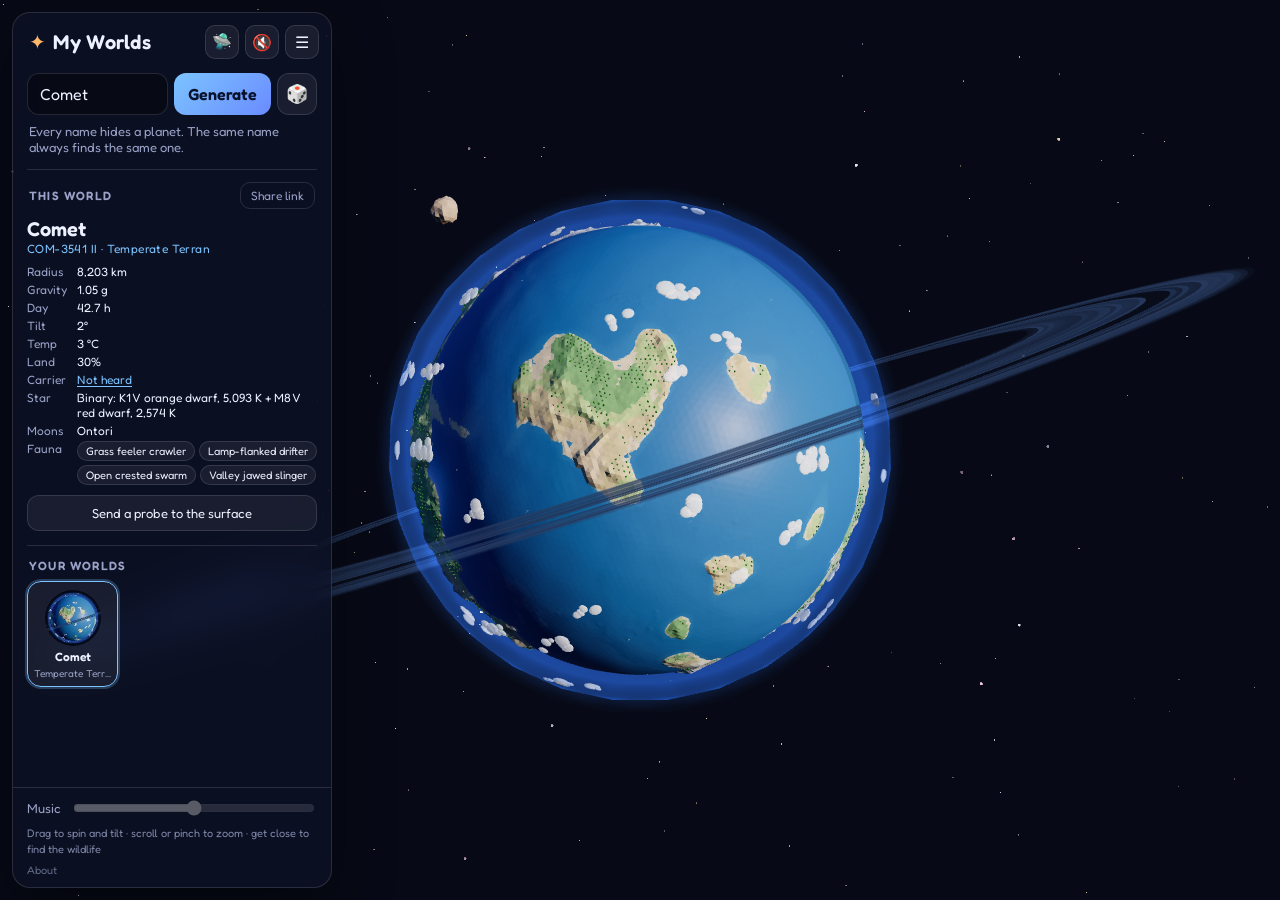
==== commit ac6d60d6: "The crew that went to the call left traces at the ruin p2-43, decision 3 of p2-00. The last entry of" ====
--- a/index.html
+++ b/index.html
@@ -87,8 +87,9 @@
            the close button stay where they are. The tuner of p2-39 stands inside .clog, under the
            last entry; tuner.js builds it.
            The ruin of p2-42 is the fourth subject: its preview takes #rcv, and its rows take .cruin,
-           which scrolls as .clog does. .cruin-crew is the slot of p2-43 for the crew at the ruin;
-           it stays empty until then, and an empty slot takes no room. -->
+           which scrolls as .clog does. .cruin-crew holds the crew at the ruin of p2-43: the goers
+           and the second log, or the note of one person. It stays empty on a world where nobody
+           went, and an empty slot takes no room. -->
       <div class="cview"><canvas id="ccv"></canvas><canvas id="pcv" hidden></canvas><canvas id="scv" hidden></canvas><canvas id="rcv" hidden></canvas></div>
       <div class="ctext">
         <div class="cname"></div>
--- a/style.css
+++ b/style.css
@@ -463,6 +463,26 @@
   letter-spacing: 0.04em; white-space: nowrap; opacity: 0.9;
 }
 .cruin-crew:empty { display: none; }
+/* The crew at the ruin, p2-43: the goers, one to a row, and the second log under them. The rows
+   take the look of the crew of the wreck and the entries take the rail and the dots of its log, so
+   the reader knows both at once. The keeper of the second log is marked; one person who went alone
+   is marked as the writer of the note. The titled entries take the colour of the ruin. The log
+   stands a little in from the edge, so the dots on the rail are not cut. */
+.cruin-crew { margin: 4px 0 0; padding-top: 12px; border-top: 1px solid var(--line); }
+.cruin-head {
+  margin: 0 0 8px; font-size: 11px; font-weight: 600; letter-spacing: 0.09em; line-height: 1.2;
+  text-transform: uppercase; color: var(--ruin, var(--accent));
+}
+.cruin-goers { display: flex; flex-direction: column; max-width: 62ch; margin: 0 0 18px; color: var(--muted); font-size: 13px; }
+.cruin-goers span { display: flex; justify-content: space-between; gap: 12px; padding: 7px 2px; border-top: 1px solid var(--line); }
+.cruin-goers span:last-child { border-bottom: 1px solid var(--line); }
+.cruin-goers i { font-style: normal; opacity: 0.75; text-align: right; }
+.cruin-goers .ckeeper { color: var(--text); }
+.cruin-goers .ckeeper i::after { content: ' · keeps this log'; color: var(--ruin, var(--accent)); opacity: 1; }
+.cruin-goers.cnote .ckeeper i::after { content: ' · left this note'; }
+.cruin-log { padding: 2px 0 0 6px; }
+.cruin-log .clog-entry.ctitled h3 { color: var(--ruin, var(--accent)); }
+.cruin-log .clog-entry.ctitled h3::before { background: var(--ruin, var(--accent)); }
 #creature[data-subject="ruin"] .ctags,
 #creature[data-subject="ruin"] .cstory,
 #creature[data-subject="ruin"] .cnav,
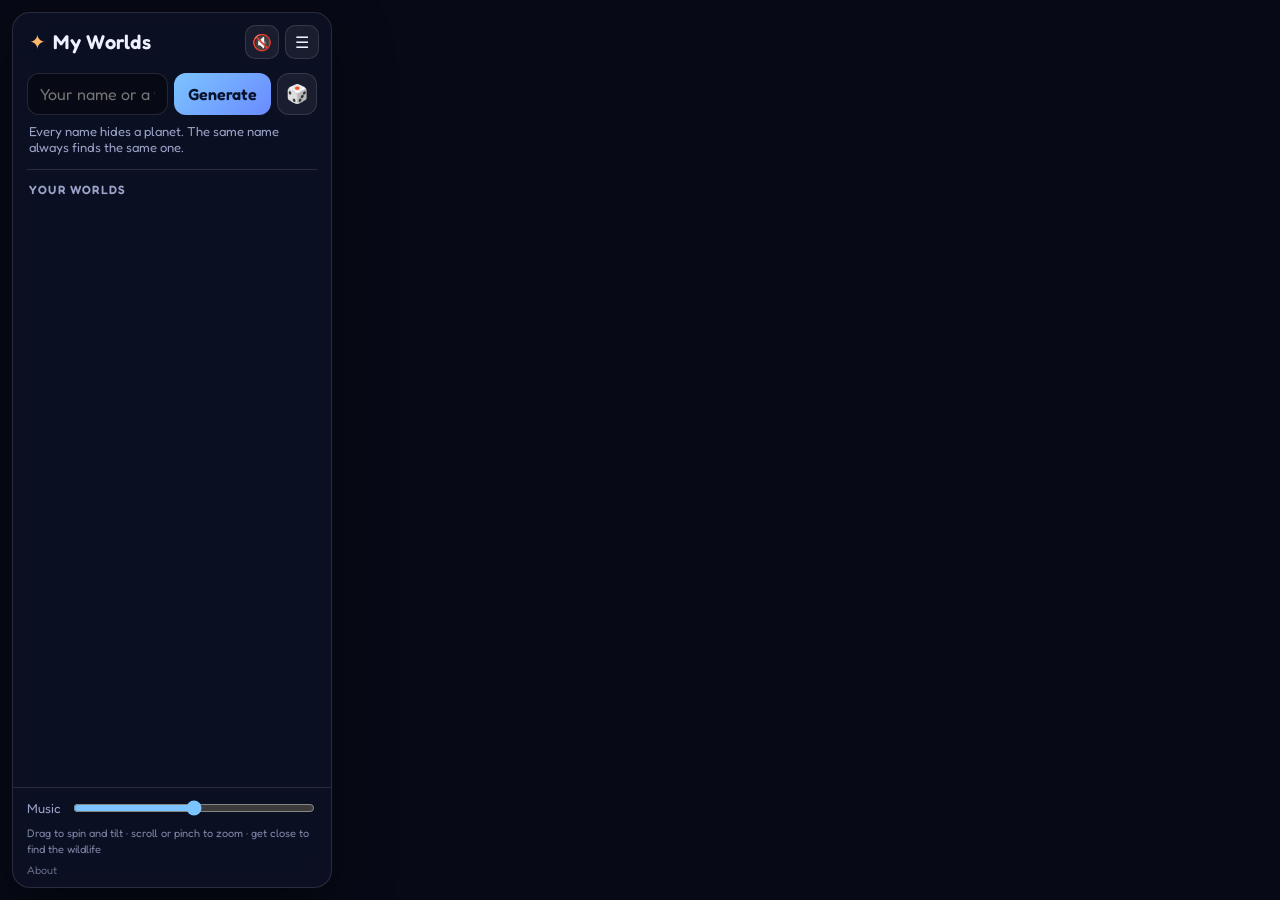
==== commit 1f18a5e7: "The reader reads the name, the probe jumps to the twin, and the crew goes home The card of the ruin " ====
--- a/index.html
+++ b/index.html
@@ -272,6 +272,28 @@
     </form>
   </dialog>
 
+  <!-- Chapter 3, the way on. A person of the crew at the twin speaks: the talk holds the name, the
+       job, and the line of the third log. A person who lived through it unchanged asks to go home,
+       and the button takes the crew home. The second card states the end of the mission, over the
+       globe. app.js fills both. See docs/issues/p3-00-the-way-on.md. -->
+  <dialog id="talk" aria-labelledby="talk-name">
+    <form method="dialog" class="about-card talk-card">
+      <button type="submit" class="cclose" aria-label="Close">×</button>
+      <p class="talk-who"><b id="talk-name"></b><span class="talk-role"></span></p>
+      <blockquote class="talk-line"></blockquote>
+      <button type="button" class="talk-home" hidden>Take the crew home</button>
+    </form>
+  </dialog>
+  <dialog id="home" aria-labelledby="home-title">
+    <form method="dialog" class="about-card home-card">
+      <button type="submit" class="cclose" aria-label="Close">×</button>
+      <p class="about-kicker">Mission complete</p>
+      <h2 id="home-title"></h2>
+      <p class="home-text"></p>
+      <p class="home-lost"></p>
+    </form>
+  </dialog>
+
   <!-- The probe overlay of issue 31. It shows while the probe is down: the air, the height, the
        hour of the star, and the uplink that explains where the probe has to stop. probe-hud.js
        writes the numbers and draws the noise. The frame starts right of the sidebar, so nothing
--- a/style.css
+++ b/style.css
@@ -543,12 +543,12 @@
 /* ---------- about, and the brief of the carrier
    Two native <dialog> elements of one style. The browser gives the focus trap, the Escape key, and
    the top layer. The brief of issue 34 takes the same card, so the two read as one app. */
-#about, #carrier-brief, #carrier-lost {
+#about, #carrier-brief, #carrier-lost, #talk, #home {
   width: min(420px, calc(100vw - 32px)); max-height: calc(100dvh - 32px); padding: 0;
   background: transparent; border: 0; color: var(--text); overflow: visible;
 }
-#about::backdrop, #carrier-brief::backdrop, #carrier-lost::backdrop { background: rgba(7, 10, 22, 0.55); backdrop-filter: blur(4px); -webkit-backdrop-filter: blur(4px); }
-#about[open], #carrier-brief[open], #carrier-lost[open] { animation: about-in 0.28s ease-out; }
+#about::backdrop, #carrier-brief::backdrop, #carrier-lost::backdrop, #talk::backdrop, #home::backdrop { background: rgba(7, 10, 22, 0.55); backdrop-filter: blur(4px); -webkit-backdrop-filter: blur(4px); }
+#about[open], #carrier-brief[open], #carrier-lost[open], #talk[open], #home[open] { animation: about-in 0.28s ease-out; }
 @keyframes about-in { from { opacity: 0; transform: translateY(8px) scale(0.98); } }
 .about-card {
   position: relative; margin: 0; padding: 28px 26px 22px; text-align: center;
@@ -564,7 +564,7 @@
   animation: spin 24s linear infinite;
 }
 @media (prefers-reduced-motion: reduce) { #about[open], #carrier-brief[open], #carrier-lost[open], .about-orb { animation: none; } }
-#about h2, #carrier-brief h2, #carrier-lost h2 { margin: 0 0 14px; font-size: 24px; font-weight: 600; letter-spacing: 0.3px; }
+#about h2, #carrier-brief h2, #carrier-lost h2, #home h2 { margin: 0 0 14px; font-size: 24px; font-weight: 600; letter-spacing: 0.3px; }
 #about h2 { margin-bottom: 0; }
 /* The about card is centred, because it is four short paragraphs about the app. The brief is a set
    of instructions, so its body reads left to right under a centred title. */
@@ -846,3 +846,64 @@
     border-color: var(--hud-tint); box-shadow: 0 0 22px color-mix(in srgb, var(--hud-tint) 70%, transparent);
   }
 }
+
+/* ---------- chapter 3, the way on
+   The decoder stands in the row of the way on of the card of the ruin: the reply, the sounds, and a
+   field under each glyph of the name. A glyph that lit in a send takes the colour of the ruin, and a
+   glyph that stayed dark takes a dim mark. A letter the codex holds as proven shows in the colour of
+   the ruin on every world. decoder.js builds it; see docs/issues/p3-00-the-way-on.md. */
+.cword { font-size: 15px; font-weight: 600; letter-spacing: 0.12em; color: var(--ruin, var(--accent)); }
+.cdecoder { margin-top: 12px; }
+.decoder { display: flex; flex-direction: column; gap: 12px; max-width: 62ch; }
+.dec-part { display: flex; flex-direction: column; gap: 6px; }
+.dec-label { font-size: 11px; font-weight: 600; letter-spacing: 0.09em; text-transform: uppercase; color: var(--muted); }
+.dec-line { display: flex; flex-wrap: wrap; gap: 2px; color: var(--ruin, var(--accent)); }
+.dec-cell { display: flex; flex-direction: column; align-items: center; gap: 2px; min-width: 26px; }
+.dec-cell svg { display: block; }
+.dec-cell b { font-size: 12px; font-weight: 600; color: var(--text); letter-spacing: 0.02em; }
+.dec-gap { width: 14px; }
+.dec-sounds { display: flex; flex-wrap: wrap; gap: 4px; }
+.dec-sound { font-size: 12px; padding: 2px 9px; }
+.dec-in input {
+  width: 26px; height: 30px; padding: 0; text-align: center; text-transform: uppercase;
+  background: rgba(255, 255, 255, 0.05); border: 1px solid var(--line); border-radius: 8px;
+  color: var(--text); font: inherit; font-size: 15px; font-weight: 600;
+}
+.dec-in input:focus { outline: none; border-color: var(--ruin, var(--accent)); box-shadow: 0 0 0 3px rgba(124, 196, 255, 0.18); }
+.dec-in.known input { color: var(--ruin, var(--accent)); }
+.dec-in.lit svg { filter: drop-shadow(0 0 4px currentColor) drop-shadow(0 0 9px currentColor); }
+.dec-in.lit input { border-color: var(--ruin, var(--accent)); color: var(--ruin, var(--accent)); }
+.dec-in.dark { opacity: 0.55; }
+.dec-in.dark input { border-color: rgba(255, 120, 120, 0.45); }
+.dec-row { display: flex; align-items: center; gap: 8px; margin-top: 4px; }
+.dec-send {
+  padding: 7px 16px; border-radius: 999px; cursor: pointer; font: inherit; font-size: 13px;
+  background: var(--glass-2); border: 1px solid var(--ruin, var(--accent)); color: var(--ruin, var(--accent));
+}
+.dec-send:hover, .dec-send:focus-visible { background: rgba(255, 255, 255, 0.1); }
+.dec-answer { margin: 0; font-size: 13px; line-height: 1.45; color: var(--text); }
+.dec-answer:empty { display: none; }
+.dec-answer[data-kind="open"] { color: var(--ruin, var(--accent)); font-weight: 600; }
+.decoder.open .dec-in svg { animation: dec-open 0.9s ease-in-out infinite alternate; }
+@keyframes dec-open { to { filter: drop-shadow(0 0 10px currentColor) drop-shadow(0 0 18px currentColor); } }
+@media (prefers-reduced-motion: reduce) { .decoder.open .dec-in svg { animation: none; } }
+/* The talk with a person of the crew at the twin, and the end of the mission. */
+.talk-card { text-align: left; }
+.talk-who { display: flex; align-items: baseline; flex-wrap: wrap; gap: 4px 10px; margin: 0 40px 12px 0; }
+.talk-who b { font-size: 22px; font-weight: 600; }
+.talk-role { color: var(--muted); font-size: 13px; }
+.talk-line {
+  margin: 0 0 18px; padding: 2px 0 2px 14px; border-left: 2px solid var(--accent-2);
+  font-size: 17px; line-height: 1.5; color: #fff;
+}
+.talk-home {
+  display: block; width: 100%; padding: 11px 18px; border-radius: 999px; cursor: pointer;
+  font: inherit; font-size: 15px; font-weight: 600; color: #0b1026;
+  background: var(--accent-2); border: 0;
+}
+.talk-home:hover, .talk-home:focus-visible { filter: brightness(1.08); }
+.talk-home[hidden] { display: none; }
+.home-card h2 { margin-bottom: 12px; }
+.home-lost { color: var(--muted); }
+.home-lost:empty { display: none; }
+#info .way-row { color: var(--ruin, var(--accent-2)); }
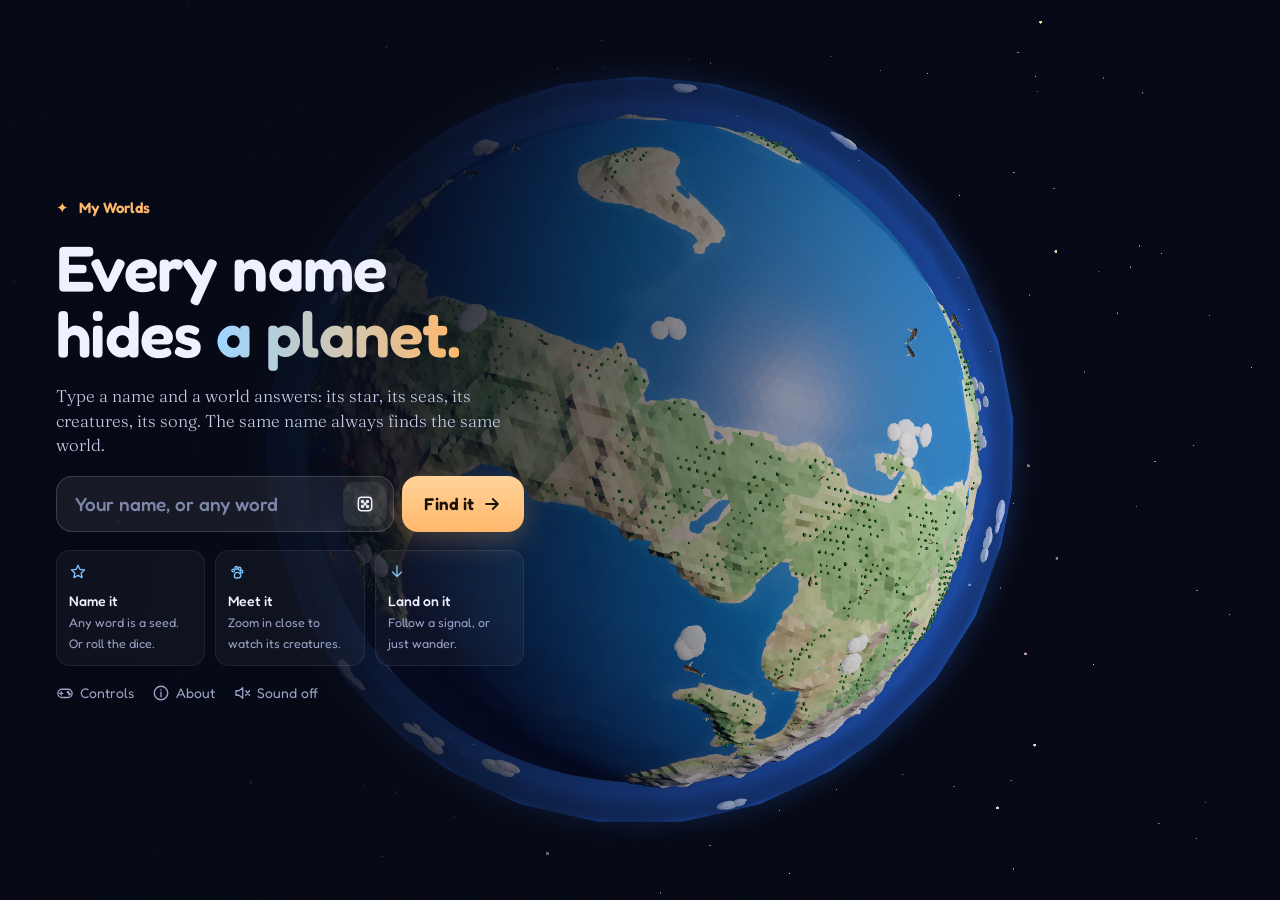
==== commit 6a7dbc57: "Replace the sidebar with the flight deck: a dock, one window, and a title The interface of concept A" ====
--- a/index.html
+++ b/index.html
@@ -24,7 +24,7 @@
   <meta name="twitter:image" content="https://codeme.lt/myworlds/assets/share.png">
   <link rel="preconnect" href="https://fonts.googleapis.com">
   <link rel="preconnect" href="https://fonts.gstatic.com" crossorigin>
-  <link href="https://fonts.googleapis.com/css2?family=Fredoka:wght@400;500;600&display=swap" rel="stylesheet">
+  <link href="https://fonts.googleapis.com/css2?family=Fredoka:wght@400;500;600;700&family=Fraunces:ital,opsz,wght@0,9..144,300..500;1,9..144,300..500&family=IBM+Plex+Mono:wght@400;500&display=swap" rel="stylesheet">
   <link rel="stylesheet" href="./style.css">
   <script type="importmap">
     { "imports": { "three": "./vendor/three.module.js", "three/addons/": "./vendor/addons/" } }
@@ -32,49 +32,6 @@
 </head>
 <body>
   <canvas id="c"></canvas>
-
-  <aside id="panel" aria-label="Sidebar">
-    <header>
-      <h1><span class="logo">✦</span> My Worlds</h1>
-      <span id="hworld" class="hworld"></span>
-      <div class="hbtns">
-        <button id="probe-icon" type="button" class="probe-icon" aria-label="Send a probe to the surface" title="Send a probe to the surface" hidden>🛸</button>
-        <button id="mute" type="button" aria-label="Unmute music" aria-pressed="true" title="Music on/off">🔇</button>
-        <button id="toggle" type="button" aria-label="Collapse sidebar" aria-expanded="true" title="Show/hide sidebar">☰</button>
-      </div>
-    </header>
-
-    <div class="body">
-      <section class="sec">
-        <form id="seed-form" autocomplete="off">
-          <input id="seed" type="text" maxlength="40" placeholder="Your name or a word…" enterkeyhint="go" spellcheck="false" aria-label="Seed">
-          <button type="submit" class="go">Generate</button>
-          <button type="button" id="dice" title="Random world" aria-label="Random world">🎲</button>
-        </form>
-        <p class="sub">Every name hides a planet. The same name always finds the same one.</p>
-      </section>
-
-      <section class="sec" id="info" aria-live="polite" hidden>
-        <div class="sechead">
-          <h2>This world</h2>
-          <button type="button" id="share" class="ghost">Share link</button>
-        </div>
-        <div id="info-body"></div>
-        <button type="button" id="probe" class="probe" hidden>Send a probe to the surface</button>
-      </section>
-
-      <section class="sec">
-        <div class="sechead"><h2>Your worlds</h2></div>
-        <div id="worlds"></div>
-      </section>
-    </div>
-
-    <footer>
-      <label class="music" for="vol"><span>Music</span><input id="vol" type="range" min="0" max="100" step="1" aria-label="Music volume"></label>
-      <p class="help" id="help">Drag to spin and tilt · scroll or pinch to zoom · get close to find the wildlife</p>
-      <button type="button" id="about-open" class="about-link">About</button>
-    </footer>
-  </aside>
 
   <section id="creature" hidden aria-live="polite">
     <div class="ccard">
@@ -102,7 +59,6 @@
           <dl class="crows"></dl>
           <section class="cruin-crew" aria-label="The crew at the ruin"></section>
         </div>
-        <div class="cnav"><button type="button" class="ghost cprev">‹ Previous</button><button type="button" class="ghost cnext">Next ›</button></div>
       </div>
     </div>
   </section>
@@ -252,23 +208,24 @@
     </form>
   </dialog>
 
-  <!-- The record of the missing carrier. The Carrier row of the sidebar opens it while the world
-       has heard nothing, so a reader who has never landed still learns why the row is there. It is
-       built the way the brief above is built, and it names no control: it states the incident and
-       what a landing inside the range of the beacon would catch. -->
+  <!-- The record of the missing carrier. Chapter 1 of the Story window offers it while the world
+       has heard nothing, so a reader who has never landed still learns why the search is there. It
+       is built the way the brief above is built, and it names no control: it states the incident
+       and what a landing inside the range of the beacon would catch. It speaks before the find, so
+       it names no wreck: nobody knows yet what sends the signal. See docs/ui.md. -->
   <dialog id="carrier-lost" aria-labelledby="carrier-lost-title">
     <form method="dialog" class="about-card">
       <button type="submit" class="cclose" aria-label="Close">×</button>
       <h2 id="carrier-lost-title">Missing carrier</h2>
-      <p>The registry holds one open incident for this world. A carrier went down here, and no crew
-        came back. Nobody has found the wreck.</p>
-      <p>The hull still transmits. The beacon is weak, and it reaches about a third of the way round
-        the planet, so most of this world hears nothing at all.</p>
+      <p>The registry holds one open incident for this world. A carrier called for help from here,
+        and no crew came back. Nobody knows what became of it.</p>
+      <p>The beacon still transmits. It is weak, and it reaches about a third of the way round the
+        planet, so most of this world hears nothing at all.</p>
       <p>Send a probe to the surface. A landing inside that reach catches the beacon, and the
         instrument reads a bearing to it, never a distance. A landing that hears nothing states a
-        fact of its own: the wreck lies more than a third of the way round from there.</p>
+        fact of its own: the source lies more than a third of the way round from there.</p>
       <p>Each bearing the probe catches stands on the globe as a wedge from the cell it was read
-        from. Land again far to one side, and the second wedge crosses the first over the wreck.</p>
+        from. Land again far to one side, and the second wedge crosses the first over the source.</p>
     </form>
   </dialog>
 
@@ -296,8 +253,8 @@
 
   <!-- The probe overlay of issue 31. It shows while the probe is down: the air, the height, the
        hour of the star, and the uplink that explains where the probe has to stop. probe-hud.js
-       writes the numbers and draws the noise. The frame starts right of the sidebar, so nothing
-       of it hides under the panel. -->
+       writes the numbers and draws the noise. The frame stands under the sound button and over the
+       dock, so nothing of it hides under the interface. -->
   <div id="probe-hud" hidden aria-hidden="true">
     <canvas id="probe-noise"></canvas>
     <div class="hud-frame"></div>
@@ -340,9 +297,33 @@
     <p class="hud-warn" id="hud-warn">Range limit · the relay cannot reach further</p>
   </div>
 
-  <p id="aim" role="status" hidden>Select the area to send a probe</p>
-  <button type="button" id="probe-float" class="floatbtn">Recall the probe</button>
-  <button type="button" id="creature-float" class="floatbtn">Study the creature</button>
+  <!-- The interface over the planet. deck.js renders it: one layer at a time, from the top: the
+       study card or a dialog, the window, the title, the arrival, and the chrome of the planet. The
+       shell stands here; the pages, the title, and the arrival are written into it. data-icon names
+       an icon of icons.js. See docs/ui.md. -->
+  <div id="ui">
+    <button type="button" class="world-chip glass gone" data-act="window:planet" aria-label="The planet"></button>
+    <button type="button" class="objective glass gone" data-act="window:story" aria-label="The story"></button>
+    <div class="aim-bar glass gone" role="status"><span data-icon="cross" data-size="18"></span><span>Tap the planet where the probe should land</span><button type="button" data-act="cancel-aim">Cancel</button></div>
+    <div class="stack">
+      <button type="button" class="ground-goal glass gone" data-act="window:story"></button>
+      <button type="button" class="study-chip gone" data-act="study"></button>
+      <div class="toast glass gone" role="status"></div>
+    </div>
+    <div class="sound glass gone"></div>
+    <section class="arrival glass" hidden aria-live="polite"></section>
+    <section class="window" hidden>
+      <div class="book" role="dialog" aria-modal="true" aria-labelledby="book-title"><div class="book-head"></div><div class="page"></div></div>
+    </section>
+    <nav class="dock glass gone" aria-label="Main">
+      <button type="button" class="tab" data-act="window:worlds"><span data-icon="globe"></span><span>Worlds</span></button>
+      <button type="button" class="tab" data-act="window:story"><span data-icon="signal"></span><span>Story</span></button>
+      <button type="button" class="probe-btn" data-act="probe"><span class="orb"></span><span class="lbl"></span></button>
+      <button type="button" class="tab" data-act="window:planet"><span data-icon="planet"></span><span>Planet</span></button>
+      <button type="button" class="tab" data-act="window:menu"><span data-icon="menu"></span><span>Menu</span></button>
+    </nav>
+    <section class="title" hidden></section>
+  </div>
   <div id="dive" aria-hidden="true"><p id="dive-label"></p></div>
 
   <div id="overlay">
--- a/style.css
+++ b/style.css
@@ -7,9 +7,16 @@
   --muted: #9aa3c7;
   --accent: #7cc4ff;
   --accent-2: #ffb86b;
+  --warm2: #ff7d54;
   --radius: 18px;
   --gap: max(12px, env(safe-area-inset-left));
   --font: 'Fredoka', ui-rounded, 'SF Pro Rounded', system-ui, -apple-system, sans-serif;
+  /* The window, the cards, and the dialogs set names and prose in a serif and labels in a mono. */
+  --serif: 'Fraunces', Georgia, serif;
+  --mono: 'IBM Plex Mono', ui-monospace, Menlo, monospace;
+  --paper: linear-gradient(180deg, #11162d, #0a0d1d);
+  --edge: rgba(140, 200, 255, 0.16);
+  --veil: rgba(4, 6, 16, 0.62);
 }
 
 * { box-sizing: border-box; }
@@ -34,117 +41,16 @@
   touch-action: none; outline: none;
 }
 
-/* ---------- sidebar
-   One column: header (brand, music, collapse), body (create, this world, your worlds), footer (settings, help).
-   The body is the only scroll region. */
-#panel {
-  position: fixed; top: max(12px, env(safe-area-inset-top)); left: var(--gap); bottom: max(12px, env(safe-area-inset-bottom));
-  width: min(320px, calc(100vw - 24px));
-  background: var(--glass);
-  backdrop-filter: blur(18px) saturate(1.4);
-  -webkit-backdrop-filter: blur(18px) saturate(1.4);
-  border: 1px solid var(--line);
-  border-radius: var(--radius);
-  box-shadow: 0 20px 60px rgba(0, 0, 0, 0.45);
-  z-index: 5;
-  display: flex; flex-direction: column;
-}
-#panel.collapsed { bottom: auto; width: fit-content; max-width: min(440px, calc(100vw - 24px)); }
-#panel.collapsed .body, #panel.collapsed footer { display: none; }
-
-#panel header {
-  display: flex; align-items: center; gap: 8px;
-  padding: 12px 12px 10px 16px; cursor: pointer; user-select: none; -webkit-user-select: none;
-}
-#panel h1 { margin: 0; font-size: 20px; font-weight: 600; letter-spacing: 0.3px; white-space: nowrap; }
-#panel h1 .logo { color: var(--accent-2); margin-right: 2px; }
-.hworld {
-  display: none; flex: 1; min-width: 0; color: var(--muted); font-size: 13px;
-  overflow: hidden; text-overflow: ellipsis; white-space: nowrap;
-}
-.hworld::before { content: '· '; }
-#panel.collapsed .hworld { display: block; }
-.hbtns { display: flex; gap: 6px; margin-left: auto; }
-#toggle, #mute, .probe-icon {
-  background: var(--glass-2); border: 1px solid var(--line); color: var(--text);
-  width: 34px; height: 34px; border-radius: 10px; cursor: pointer; font-size: 16px;
-}
-#mute[aria-pressed="true"] { color: var(--muted); }
-/* The probe in the header. It says the same thing as the text button in the card, and it stays
-   in reach while the sidebar is folded away. */
-.probe-icon { line-height: 1; }
-.probe-icon[hidden] { display: none; }
-.probe-icon:hover { border-color: var(--accent); }
-.probe-icon[aria-pressed="true"] { border-color: var(--accent); background: rgba(124, 196, 255, 0.2); }
-
-#panel .body { flex: 1; min-height: 0; overflow: auto; padding: 0 14px; overscroll-behavior: contain; }
-.sec { padding: 4px 0 14px; }
-.sec + .sec { border-top: 1px solid var(--line); padding-top: 12px; }
-.sechead { display: flex; align-items: center; justify-content: space-between; margin: 0 2px 8px; }
-#panel h2 {
-  margin: 0; font-size: 12px; font-weight: 600; letter-spacing: 1.2px;
-  text-transform: uppercase; color: var(--muted);
-}
-
-#panel footer { border-top: 1px solid var(--line); padding: 10px 14px max(10px, env(safe-area-inset-bottom)); }
-.music { display: flex; align-items: center; gap: 10px; color: var(--muted); font-size: 13px; }
-.music input { flex: 1; min-width: 0; accent-color: var(--accent); cursor: pointer; }
-.music input:disabled { opacity: 0.4; cursor: default; }
-.help { margin: 8px 0 0; color: var(--muted); font-size: 11px; line-height: 1.4; opacity: 0.8; }
-/* The about link. It is quiet on purpose: small, muted, and under the help line. */
-.about-link {
-  display: block; margin: 6px 0 0; padding: 0; background: none; border: 0;
-  color: var(--muted); font: inherit; font-size: 11px; opacity: 0.6; cursor: pointer;
-}
-.about-link:hover, .about-link:focus-visible { opacity: 1; color: var(--accent); }
-
-/* ---------- create */
-#seed-form { display: flex; gap: 6px; }
-#seed {
-  flex: 1; min-width: 0;
-  background: rgba(0, 0, 0, 0.35); border: 1px solid var(--line); color: var(--text);
-  border-radius: 12px; padding: 10px 12px; font: inherit; font-size: 16px;
-}
-#seed:focus { outline: none; border-color: var(--accent); box-shadow: 0 0 0 3px rgba(124, 196, 255, 0.2); }
-button.go {
-  background: linear-gradient(135deg, #7cc4ff, #6a8bff); color: #08122a; border: 0;
-  border-radius: 12px; padding: 0 14px; font: inherit; font-weight: 600; cursor: pointer;
-}
-button.go:hover { filter: brightness(1.08); }
-#dice {
-  background: var(--glass-2); border: 1px solid var(--line); border-radius: 12px;
-  width: 40px; cursor: pointer; font-size: 18px; padding: 0;
-}
-.sub { margin: 8px 2px 0; color: var(--muted); font-size: 13px; }
-
-/* ---------- this world */
-#info .iname { font-size: 20px; font-weight: 600; }
-#info .itype { color: var(--accent); font-size: 12px; margin-bottom: 8px; letter-spacing: 0.4px; }
-#info dl { display: grid; grid-template-columns: auto 1fr; gap: 3px 10px; margin: 0; font-size: 12px; }
-#info dt { color: var(--muted); }
-#info dd { margin: 0; }
-#info .chips { display: flex; flex-wrap: wrap; gap: 4px; }
+/* A small round button. The decoder of chapter 3 takes it for its sounds. */
 .chip {
   background: var(--glass-2); border: 1px solid var(--line); color: var(--text);
   border-radius: 999px; padding: 2px 8px; font: inherit; font-size: 11px; cursor: pointer; white-space: nowrap;
 }
 .chip:hover { border-color: var(--accent); color: var(--accent); }
-/* The Carrier row of issue 34: the state of the search, and the button that drops its wedges. The
-   button stands beside the words, so the row keeps the height of every other row. */
-#info .carrier { display: flex; align-items: center; gap: 6px; flex-wrap: wrap; }
-#info .carrier-clear { padding: 0 6px; font-size: 10px; line-height: 15px; color: var(--muted); }
-/* A world that has heard nothing states so as a link, and the link opens the record of the
-   incident. It is a button, because it opens a dialog and goes nowhere. */
-#info .carrier-lost {
-  background: none; border: 0; padding: 0; font: inherit; color: var(--accent);
-  text-decoration: underline; text-underline-offset: 2px; cursor: pointer;
-}
-#info .carrier-lost:hover { color: var(--accent-2); }
-
 /* ---------- the tuner, p2-39
-   One form of tuner.js in two places: under the last entry of the log card, and under the Carrier
-   row of the sidebar. A label, a field, the unit, a button, and a line of answer; after the tune,
-   the locked band and no field. The field takes 16 px, so a phone does not zoom in on the focus. */
+   One form of tuner.js in two places: under the last entry of the log card, and in the Now panel of
+   the Story window. A label, a field, the unit, a button, and a line of answer; after the tune, the
+   locked band and no field. The field takes 16 px, so a phone does not zoom in on the focus. */
 .tuner[hidden], .tuner [hidden] { display: none; }
 .tuner-label {
   display: block; margin: 0 0 6px; font-size: 11px; font-weight: 600; letter-spacing: 0.09em;
@@ -173,56 +79,11 @@
 .tuner-answer:empty { margin: 0; }
 .tuner-answer[data-kind="nan"] { color: var(--muted); }
 .tuner-answer[data-kind="lock"] { color: var(--accent); }
-/* In the sidebar the tuner takes a whole line of the grid under the Carrier row. */
-#info .tuner-slot { grid-column: 1 / -1; margin: 2px 0 6px; }
-
-/* ---------- your worlds */
-#worlds { display: grid; grid-template-columns: repeat(auto-fill, minmax(84px, 1fr)); gap: 8px; }
-#worlds .empty { grid-column: 1 / -1; color: var(--muted); font-size: 13px; margin: 4px 2px; }
-.world {
-  position: relative; min-width: 0; display: flex; flex-direction: column; align-items: center; gap: 3px;
-  background: var(--glass-2); border: 1px solid var(--line); color: var(--text);
-  border-radius: 14px; padding: 8px 6px 7px; cursor: pointer; font: inherit;
-  transition: transform 0.15s ease, border-color 0.15s ease;
-}
-.world:hover { transform: translateY(-2px); border-color: rgba(255, 255, 255, 0.3); }
-.world.active { border-color: var(--accent); box-shadow: 0 0 0 2px rgba(124, 196, 255, 0.25); }
-.world img { width: 56px; height: 56px; border-radius: 50%; background: #0b1024; object-fit: cover; }
-.world .wname { font-size: 12px; font-weight: 600; max-width: 100%; overflow: hidden; text-overflow: ellipsis; white-space: nowrap; }
-.world .wtype { font-size: 10px; color: var(--muted); max-width: 100%; overflow: hidden; text-overflow: ellipsis; white-space: nowrap; }
-.world .del {
-  position: absolute; top: 4px; right: 6px; font-style: normal; color: var(--muted);
-  width: 18px; height: 18px; line-height: 18px; text-align: center; border-radius: 50%; font-size: 14px;
-  opacity: 0; transition: opacity 0.15s;
-}
-/* The mark of a find, issue 34. It stands opposite the delete button and it never fades, because
-   it is the one thing the reader earned on that world. A world with both finds, the wreck and the
-   ruin, carries two marks, so the width follows the text. p2-38. */
-.world .found {
-  position: absolute; top: 4px; left: 6px; font-style: normal; color: var(--accent-2);
-  min-width: 18px; height: 18px; line-height: 18px; text-align: center; font-size: 11px;
-  text-shadow: 0 0 8px rgba(255, 184, 107, 0.6); pointer-events: none;
-}
-.world:hover .del, .world:focus .del { opacity: 1; }
-.world .del:hover { background: rgba(255, 90, 90, 0.35); color: #fff; }
-@media (pointer: coarse) { .world .del { opacity: 0.7; } }
-
-button.ghost {
-  background: transparent; border: 1px solid var(--line); color: var(--muted);
-  border-radius: 10px; padding: 5px 10px; font: inherit; font-size: 12px; cursor: pointer;
-}
-button.ghost:hover { color: var(--text); border-color: rgba(255, 255, 255, 0.3); }
-
-/* ---------- the probe button and the dive overlay */
-button.probe {
-  display: block; width: 100%; margin-top: 10px; padding: 9px 12px;
-  background: var(--glass-2); border: 1px solid var(--line); color: var(--text);
-  border-radius: 12px; font: inherit; font-size: 13px; cursor: pointer;
-}
-button.probe:hover { border-color: var(--accent); color: var(--accent); }
-button.probe[hidden] { display: none; }
-
-/* The dive fades the screen to the atmosphere colour. The app sets the colour and the opacity.
+/* In the Story window the tuner stands in the Now panel, over the line of the objective. */
+#ui .tune-slot .tuner { max-width: 420px; }
+
+/* ---------- the dive and the loading card
+   The dive fades the screen to the atmosphere colour. The app sets the colour and the opacity.
    The label reports what the worker builds while the probe falls. */
 #dive { position: fixed; inset: 0; z-index: 9; opacity: 0; pointer-events: none; display: grid; place-items: end center; }
 #dive-label {
@@ -232,36 +93,6 @@
 }
 #dive-label:empty { display: none; }
 
-/* The aim message. It tells the reader to choose the ground the probe lands on. It floats over
-   the scene and it takes no pointer event, because the reader taps the planet under it. */
-#aim {
-  position: fixed; top: 18px; left: 50%; transform: translateX(-50%); z-index: 9;
-  margin: 0; padding: 7px 16px; border-radius: 12px;
-  background: rgba(7, 10, 22, 0.55); border: 1px solid var(--line); color: #fff;
-  font-size: 13px; letter-spacing: 0.02em; pointer-events: none;
-  text-shadow: 0 1px 3px rgba(0, 0, 0, 0.45);
-}
-#aim[hidden] { display: none; }
-
-/* ---------- the floating probe button
-   It shows at the two ends of the zoom, where the zoom has nothing left to give and the reader
-   who keeps pulling is asking to travel. It sits low and half lit, so it offers the journey
-   without covering the world. visibility carries the fade out and takes the button out of the
-   tab order with it. */
-.floatbtn {
-  position: fixed; bottom: 26px; left: 50%; transform: translateX(-50%) translateY(6px); z-index: 9;
-  margin: 0; padding: 10px 20px; border-radius: 999px; cursor: pointer;
-  background: rgba(7, 10, 22, 0.5); border: 1px solid var(--line); color: #fff;
-  font: inherit; font-size: 13px; letter-spacing: 0.02em;
-  backdrop-filter: blur(6px); -webkit-backdrop-filter: blur(6px);
-  text-shadow: 0 1px 3px rgba(0, 0, 0, 0.45);
-  opacity: 0; visibility: hidden;
-  transition: opacity 0.28s, visibility 0.28s, transform 0.28s, background 0.15s;
-}
-.floatbtn.show { opacity: 0.72; visibility: visible; transform: translateX(-50%) translateY(0); }
-.floatbtn.show:hover, .floatbtn.show:focus-visible { opacity: 1; background: rgba(7, 10, 22, 0.75); }
-@media (prefers-reduced-motion: reduce) { .floatbtn { transition: opacity 0.28s, visibility 0.28s; } }
-
 /* ---------- overlay */
 #overlay {
   position: fixed; inset: 0; z-index: 10; display: grid; place-items: center;
@@ -283,63 +114,54 @@
 #overlay-label { font-size: 15px; margin-bottom: 12px; }
 #overlay .track { height: 6px; border-radius: 6px; background: rgba(255, 255, 255, 0.1); overflow: hidden; }
 #overlay-bar { height: 100%; width: 0; background: linear-gradient(90deg, #7cc4ff, #ffb86b); transition: width 0.2s; }
-
-/* ---------- small screens: the sidebar docks at the bottom as a sheet */
-@media (max-width: 600px) {
-  /* The sidebar docks at the bottom here, where the floating buttons live. The buttons ride
-     above the sheet instead of covering it, folded or open. app.js writes --panel-h. */
-  .floatbtn { bottom: calc(var(--panel-h, 0px) + 12px); }
-  #panel {
-    top: auto; left: 0; right: 0; bottom: 0; width: 100%;
-    max-height: 72vh; border-radius: var(--radius) var(--radius) 0 0; border-bottom: 0;
-  }
-  #panel.collapsed { bottom: 0; width: 100%; max-width: none; }
-  #panel header { padding: 10px 12px 8px 16px; }
-  #panel h1 { font-size: 18px; }
-  #worlds { grid-template-columns: repeat(auto-fill, minmax(76px, 1fr)); }
-  .world img { width: 44px; height: 44px; }
-  #info dl { grid-template-columns: auto 1fr auto 1fr; }
-  .help { display: none; }
-}
-@media (max-height: 460px) {
-  #info dl { display: none; }
-  .help { display: none; }
-}
-
-/* ---------- creature inspector */
+/* The title screen stands over the first build of the page, and the loading card would cover it. */
+.titled #overlay { visibility: hidden; }
+
+/* ---------- the study card
+   One card, four subjects, at the size of the window of deck.js: almost the whole screen, a serif
+   for the names and the prose, and a mono for the labels. A creature and a plant take the preview as
+   the left half and the text as the right; the wreck and the ruin keep the layout of a reader. The
+   card takes no arrows, because an arrow would step to a creature the reader has not found yet. */
 #creature {
-  position: fixed; inset: 0; z-index: 8; display: grid; place-items: center; padding: 12px;
-  background: rgba(7, 10, 22, 0.45); backdrop-filter: blur(3px); -webkit-backdrop-filter: blur(3px);
+  position: fixed; inset: 0; z-index: 8; display: grid; place-items: center; padding: 16px;
+  background: var(--veil); backdrop-filter: blur(12px) saturate(1.1); -webkit-backdrop-filter: blur(12px) saturate(1.1);
   opacity: 0; transition: opacity 0.25s;
 }
 #creature.show { opacity: 1; }
 #creature[hidden] { display: none; }
 .ccard {
-  position: relative; display: grid; grid-template-columns: 320px 1fr; gap: 18px;
+  position: relative; display: grid; grid-template-columns: minmax(0, 1.15fr) minmax(0, 1fr);
   /* 100vh is the LARGE viewport on a phone: it runs under the address bar, and the last line of a
      card that tall cannot be reached. dvh is the height the reader really has. */
-  width: min(760px, 100%); max-height: calc(100vh - 24px); max-height: calc(100dvh - 24px); overflow: auto;
-  background: var(--glass); border: 1px solid var(--line); border-radius: 22px; padding: 18px;
-  box-shadow: 0 30px 80px rgba(0, 0, 0, 0.55);
+  width: min(1180px, 100%); height: min(820px, calc(100vh - 32px)); height: min(820px, calc(100dvh - 32px)); overflow: hidden;
+  background: var(--paper); border: 1px solid var(--edge); border-radius: 28px;
+  box-shadow: 0 40px 120px rgba(0, 0, 0, 0.6);
 }
 .cclose {
-  position: absolute; top: 10px; right: 10px; width: 32px; height: 32px; border-radius: 10px;
-  background: var(--glass-2); border: 1px solid var(--line); color: var(--text); font-size: 18px; cursor: pointer; z-index: 1;
-}
-.cview { position: relative; width: 320px; height: 320px; border-radius: 16px; overflow: hidden;
-  background: radial-gradient(circle at 50% 40%, rgba(255, 255, 255, 0.08), rgba(0, 0, 0, 0.35)); }
+  position: absolute; top: 16px; right: 16px; width: 44px; height: 44px; border-radius: 14px;
+  background: rgba(10, 14, 30, 0.7); border: 1px solid var(--line); color: var(--text); font-size: 22px; cursor: pointer; z-index: 3;
+}
+.cview { position: relative; width: 100%; height: 100%; overflow: hidden;
+  background: radial-gradient(circle at 50% 58%, rgba(124, 196, 255, 0.14), rgba(4, 6, 16, 0.2) 55%, rgba(4, 6, 16, 0.7)); }
 .cview canvas { width: 100%; height: 100%; display: block; }
 /* The card holds one canvas per subject and shows one of them. `display: block` above outranks the
    display the browser gives [hidden], so the rule has to be written here. */
 .cview canvas[hidden] { display: none; }
-.cname { font-size: 22px; font-weight: 600; margin-top: 4px; }
-.clatin { color: var(--accent); font-style: italic; font-size: 13px; margin-bottom: 10px; }
-.ctags { display: grid; grid-template-columns: auto 1fr; gap: 3px 10px; margin: 0 0 10px; font-size: 12px; }
-.ctags dt { color: var(--muted); }
-.ctags dd { margin: 0; }
-.cstory { font-size: 14px; line-height: 1.45; margin: 0 0 12px; color: #dfe4ff; }
-.cnav { display: flex; gap: 8px; }
-.cnav .ghost { padding: 7px 12px; font-size: 13px; }
+.cname { font-family: var(--serif); font-weight: 400; letter-spacing: -0.01em; }
+/* The text of a creature and a plant scrolls inside its half. The line over the name states the
+   kind of the subject and the field guide; app.js writes it into data-kicker. */
+#creature:is([data-subject="animal"], [data-subject="plant"]) .ctext { min-width: 0; overflow: auto; overscroll-behavior: contain; padding: 64px 48px 40px; }
+#creature:is([data-subject="animal"], [data-subject="plant"]) .ctext::before {
+  content: attr(data-kicker); display: block; margin-bottom: 12px;
+  font: 10.5px var(--mono); letter-spacing: 0.16em; text-transform: uppercase; color: #9fd6ff;
+}
+#creature:is([data-subject="animal"], [data-subject="plant"]) .cname { margin: 0 40px 8px 0; font-size: 46px; line-height: 1.04; }
+.clatin { margin: 0 0 28px; font-family: var(--serif); font-style: italic; font-size: 19px; color: var(--accent-2); }
+.ctags { display: grid; grid-template-columns: 120px minmax(0, 1fr); margin: 0 0 30px; border-top: 1px solid var(--edge); font-size: 16px; }
+.ctags dt, .ctags dd { margin: 0; padding: 12px 0; border-bottom: 1px solid var(--edge); }
+.ctags dt { padding-top: 15px; font: 10.5px var(--mono); letter-spacing: 0.16em; text-transform: uppercase; color: var(--muted); }
+.cstory { margin: 0 0 12px; font-family: var(--serif); font-weight: 300; font-size: 19px; line-height: 1.65; color: #e9e3f2; }
+.cstory::first-letter { float: left; font-size: 3.3em; line-height: 0.86; padding: 6px 10px 0 0; color: var(--accent-2); font-weight: 400; }
 /* The log of the wreck, issue 34. The card shows one subject at a time, so each subject hides the
    blocks it does not use. A world holds one source, so the log takes no arrows.
 
@@ -352,20 +174,19 @@
    and the card holds a fixed height. The scroller fades at both ends and carries padding under the
    last entry, so the last line scrolls clear of the fade and is never cut by the edge. */
 #creature[data-subject="source"] .ccard {
-  --side: 264px;
-  display: block; overflow: hidden;
-  /* A page of text needs a quiet ground, so this card is nearer to solid than the other two. */
-  background: rgba(11, 15, 32, 0.93);
-  width: min(920px, 100%);
-  height: min(700px, calc(100vh - 24px)); height: min(700px, calc(100dvh - 24px));
-  padding: 22px 8px 0 calc(var(--side) + 46px);
+  --side: 340px;
+  display: block;
+  padding: 44px 12px 0 calc(var(--side) + 72px);
 }
 #creature[data-subject="source"] .cview {
-  position: absolute; left: 22px; top: 22px; width: var(--side); height: var(--side);
+  position: absolute; left: 36px; top: 36px; width: var(--side); height: var(--side); border-radius: 20px;
 }
 #creature[data-subject="source"] .ctext { display: flex; flex-direction: column; height: 100%; min-height: 0; }
-#creature[data-subject="source"] .cname { font-size: 26px; margin: 2px 44px 0 0; letter-spacing: 0.01em; }
-#creature[data-subject="source"] .clatin { margin: 2px 44px 14px 0; }
+#creature:is([data-subject="source"], [data-subject="ruin"]) .cname { font-size: 42px; line-height: 1.05; margin: 0 56px 4px 0; }
+#creature:is([data-subject="source"], [data-subject="ruin"]) .clatin {
+  margin: 2px 56px 18px 0; font-family: var(--mono); font-style: normal; font-size: 12px; letter-spacing: 0.12em; text-transform: uppercase;
+}
+#creature[data-subject="source"] .clatin { color: var(--accent); }
 #creature[data-subject="source"] .clog {
   flex: 1 1 auto; min-height: 0; overflow-y: auto; overscroll-behavior: contain;
   padding: 14px 22px 44px 22px; margin-left: -4px;
@@ -375,9 +196,9 @@
 }
 /* The crew, under the wreck: one person to a row, the job on the right. The person who kept the
    log is marked, because the log is written in that voice. */
-.ccrew { color: var(--muted); font-size: 13px; }
+.ccrew { color: var(--muted); font-size: 14px; }
 #creature[data-subject="source"] .ccrew {
-  position: absolute; left: 22px; top: calc(var(--side) + 38px); width: var(--side);
+  position: absolute; left: 36px; top: calc(var(--side) + 56px); width: var(--side);
   display: flex; flex-direction: column; margin: 0;
 }
 .ccrew span { display: flex; justify-content: space-between; gap: 12px; padding: 7px 2px; border-top: 1px solid var(--line); }
@@ -391,7 +212,7 @@
 .clog-entry { position: relative; margin: 0; padding: 0 0 18px 20px; border-left: 1px solid var(--line); }
 .clog-entry:last-child { border-left-color: transparent; padding-bottom: 0; }
 .clog-entry h3 {
-  position: relative; margin: 0 0 4px; font-size: 11px; font-weight: 600; letter-spacing: 0.09em; line-height: 1;
+  position: relative; margin: 0 0 4px; font: 400 11px var(--mono); letter-spacing: 0.14em; line-height: 1;
   text-transform: uppercase; color: var(--muted);
 }
 .clog-entry h3::before {
@@ -400,7 +221,7 @@
 }
 .clog-entry.ctitled h3 { color: var(--accent); }
 .clog-entry.ctitled h3::before { background: var(--accent); }
-.clog-entry p { margin: 0; max-width: 62ch; font-size: 14.5px; line-height: 1.6; color: #dfe4ff; }
+.clog-entry p { margin: 0; max-width: 62ch; font-family: var(--serif); font-weight: 300; font-size: 17.5px; line-height: 1.7; color: #ece6d8; }
 /* The note under an ending of the kind `cut`, p2-37. It is a note of the card and not a line of
    the log, so it takes the quiet colour of the day label and italics, and never the accent. It stands
    inside the entry, so it scrolls with the entry and clears the fade at the foot of .clog. */
@@ -410,31 +231,22 @@
 .clog .tuner { margin: 20px 0 0 20px; padding-top: 14px; border-top: 1px solid var(--line); max-width: 62ch; }
 .clog-entry:has(+ .tuner) { border-left-color: transparent; padding-bottom: 0; }
 #creature[data-subject="source"] .ctags,
-#creature[data-subject="source"] .cstory,
-#creature[data-subject="source"] .cnav { display: none; }
+#creature[data-subject="source"] .cstory { display: none; }
 #creature:not([data-subject="source"]) .clog,
 #creature:not([data-subject="source"]) .ccrew { display: none; }
-/* The card of the ruin, p2-42. It takes the shell of the card of the wreck: the same dark ground,
-   the preview at the left, and the text at the right. The rows are short, so the card takes the
-   height of its text, never less than the preview, and the rows scroll only on a short screen.
+/* The card of the ruin, p2-42. It takes the shell of the card of the wreck: the same ground, the
+   preview at the left, and the text at the right. The rows scroll inside the card.
    --ruin is the colour of chapter 2, made light enough to read on this ground; app.js sets it. */
 #creature[data-subject="ruin"] .ccard {
-  --side: 264px;
-  display: flex; flex-direction: column; overflow: hidden;
-  background: rgba(11, 15, 32, 0.93);
-  width: min(920px, 100%);
-  min-height: calc(var(--side) + 44px);
-  max-height: min(700px, calc(100vh - 24px)); max-height: min(700px, calc(100dvh - 24px));
-  padding: 22px 8px 0 calc(var(--side) + 46px);
+  --side: 340px;
+  display: flex; flex-direction: column;
+  padding: 44px 12px 0 calc(var(--side) + 72px);
 }
 #creature[data-subject="ruin"] .cview {
-  position: absolute; left: 22px; top: 22px; width: var(--side); height: var(--side);
+  position: absolute; left: 36px; top: 36px; width: var(--side); height: var(--side); border-radius: 20px;
 }
 #creature[data-subject="ruin"] .ctext { display: flex; flex-direction: column; flex: 1 1 auto; min-height: 0; }
-#creature[data-subject="ruin"] .cname { font-size: 26px; margin: 2px 44px 0 0; letter-spacing: 0.01em; }
-#creature[data-subject="ruin"] .clatin {
-  margin: 2px 44px 8px 0; font-style: normal; letter-spacing: 0.03em; color: var(--ruin, var(--accent));
-}
+#creature[data-subject="ruin"] .clatin { margin-bottom: 8px; color: var(--ruin, var(--accent)); }
 #creature[data-subject="ruin"] .cruin {
   flex: 1 1 auto; min-height: 0; overflow-y: auto; overscroll-behavior: contain;
   padding: 6px 22px 26px 0;
@@ -445,13 +257,13 @@
 /* A row is a label and one or two sentences, as a page of a survey reads: the label is quiet, as
    the day of an entry of the log is, and the text takes the measure of the log. */
 .crows { margin: 0; }
-.crow { display: grid; grid-template-columns: 92px minmax(0, 1fr); gap: 4px 14px; padding: 11px 0; border-top: 1px solid var(--line); }
+.crow { display: grid; grid-template-columns: 120px minmax(0, 1fr); gap: 4px 14px; padding: 14px 0; border-top: 1px solid var(--line); }
 .crow:first-child { border-top: 0; padding-top: 4px; }
 .crow dt {
-  margin: 0; padding-top: 4px; font-size: 11px; font-weight: 600; letter-spacing: 0.09em; line-height: 1.2;
+  margin: 0; padding-top: 4px; font: 400 11px var(--mono); letter-spacing: 0.14em; line-height: 1.2;
   text-transform: uppercase; color: var(--muted);
 }
-.crow dd { margin: 0; max-width: 62ch; font-size: 14.5px; line-height: 1.6; color: #dfe4ff; }
+.crow dd { margin: 0; max-width: 62ch; font-family: var(--serif); font-weight: 300; font-size: 17.5px; line-height: 1.7; color: #ece6d8; }
 .crow dd p { margin: 0; }
 /* The way on: the line of glyphs in the colour of the ruin, the chip beside it, and the sentence
    under it. The chip is a label and not a control, so it takes no pointer. */
@@ -485,35 +297,50 @@
 .cruin-log .clog-entry.ctitled h3::before { background: var(--ruin, var(--accent)); }
 #creature[data-subject="ruin"] .ctags,
 #creature[data-subject="ruin"] .cstory,
-#creature[data-subject="ruin"] .cnav,
 #creature[data-subject="ruin"] .clog,
 #creature[data-subject="ruin"] .ccrew { display: none; }
 #creature:not([data-subject="ruin"]) .cruin { display: none; }
-/* A short window: the wreck gives its height to the crew. */
+/* A narrow window: the preview of the wreck and the ruin gives width to the text. */
+@media (min-width: 721px) and (max-width: 1000px) {
+  #creature:is([data-subject="source"], [data-subject="ruin"]) .ccard { --side: 260px; padding-left: calc(var(--side) + 56px); }
+  #creature:is([data-subject="source"], [data-subject="ruin"]) .cview { left: 28px; }
+  #creature[data-subject="source"] .ccrew { left: 28px; }
+}
+/* A short window: the wreck and the ruin give their height to the text. */
 @media (max-height: 600px) and (min-width: 721px) {
-  #creature[data-subject="source"] .ccard { --side: 200px; }
-  #creature[data-subject="source"] .cview { height: 140px; }
-  #creature[data-subject="source"] .ccrew { top: 176px; }
-  #creature[data-subject="ruin"] .ccard { --side: 200px; }
+  #creature:is([data-subject="source"], [data-subject="ruin"]) .ccard { --side: 220px; padding-top: 28px; }
+  #creature:is([data-subject="source"], [data-subject="ruin"]) .cview { top: 24px; }
+  #creature[data-subject="source"] .cview { height: 150px; }
+  #creature[data-subject="source"] .ccrew { top: 190px; }
+  #creature:is([data-subject="animal"], [data-subject="plant"]) .ctext { padding: 40px 36px 28px; }
+  #creature:is([data-subject="animal"], [data-subject="plant"]) .cname { font-size: 34px; }
 }
 @media (max-width: 720px) {
-  .ccard { grid-template-columns: 1fr; gap: 12px; padding: 14px; }
-  .cview { width: 100%; height: min(60vw, 300px); }
-  .cname { font-size: 19px; }
-  .cstory { font-size: 13px; }
+  /* The card fills the screen the reader really has. A creature and a plant take the preview as a
+     band across the top and the text under it. */
+  #creature { padding: 0; }
+  .ccard { width: 100%; height: 100vh; height: 100dvh; border: 0; border-radius: 0; }
+  .cclose { top: calc(12px + env(safe-area-inset-top)); right: 12px; }
+  #creature:is([data-subject="animal"], [data-subject="plant"]) .ccard {
+    grid-template-columns: minmax(0, 1fr); grid-template-rows: 42vh minmax(0, 1fr); grid-template-rows: 42dvh minmax(0, 1fr);
+  }
+  #creature:is([data-subject="animal"], [data-subject="plant"]) .ctext { padding: 22px 20px calc(48px + env(safe-area-inset-bottom)); }
+  #creature:is([data-subject="animal"], [data-subject="plant"]) .cname { font-size: 32px; margin-right: 0; }
+  .clatin { font-size: 16px; margin-bottom: 18px; }
+  .ctags { grid-template-columns: 100px minmax(0, 1fr); font-size: 15px; }
+  .cstory { font-size: 17px; }
   /* One column. The wreck is a band across the top, the crew runs in a line under the name, and
-     the log takes all the height that is left. The card fills the screen the reader really has. */
+     the log takes all the height that is left. */
   #creature[data-subject="source"] .ccard {
-    display: flex; flex-direction: column; gap: 12px; padding: 14px 6px 0 14px;
-    height: calc(100vh - 24px); height: calc(100dvh - 24px);
+    display: flex; flex-direction: column; gap: 12px; padding: calc(16px + env(safe-area-inset-top)) 6px 0 16px;
   }
   #creature[data-subject="source"] .cview {
     position: relative; left: auto; top: auto; flex: 0 0 auto;
-    width: calc(100% - 8px); height: clamp(96px, 20vh, 170px);
+    width: calc(100% - 8px); height: clamp(110px, 22vh, 190px); border-radius: 16px;
   }
   #creature[data-subject="source"] .ctext { flex: 1 1 auto; height: auto; }
-  #creature[data-subject="source"] .cname { font-size: 21px; margin-right: 8px; }
-  #creature[data-subject="source"] .clatin { margin: 2px 8px 10px 0; }
+  #creature:is([data-subject="source"], [data-subject="ruin"]) .cname { font-size: 30px; margin-right: 8px; }
+  #creature:is([data-subject="source"], [data-subject="ruin"]) .clatin { margin: 2px 8px 10px 0; }
   #creature[data-subject="source"] .ccrew {
     position: static; width: auto; flex-direction: row; flex-wrap: wrap; gap: 4px 14px;
     margin: 0 8px 4px 0; font-size: 12px;
@@ -521,42 +348,41 @@
   #creature[data-subject="source"] .ccrew span { display: inline; padding: 0; border: 0; white-space: nowrap; }
   #creature[data-subject="source"] .ccrew i { margin-left: 5px; }
   #creature[data-subject="source"] .clog { padding: 12px 10px 40px 6px; margin-left: 0; }
-  .clog-entry p { font-size: 14px; line-height: 1.55; }
+  .clog-entry p, .crow dd { font-size: 16px; line-height: 1.6; }
   /* One column for the ruin too: the ruin as a band across the top, the name, and the rows, each
      label over its text, so the text takes the whole width of a phone. */
-  #creature[data-subject="ruin"] .ccard {
-    gap: 12px; padding: 14px 6px 0 14px; min-height: 0;
-    max-height: calc(100vh - 24px); max-height: calc(100dvh - 24px);
-  }
+  #creature[data-subject="ruin"] .ccard { gap: 12px; padding: calc(16px + env(safe-area-inset-top)) 6px 0 16px; }
   #creature[data-subject="ruin"] .cview {
     position: relative; left: auto; top: auto; flex: 0 0 auto;
-    width: calc(100% - 8px); height: clamp(110px, 21vh, 180px);
+    width: calc(100% - 8px); height: clamp(110px, 21vh, 180px); border-radius: 16px;
   }
-  #creature[data-subject="ruin"] .cname { font-size: 21px; margin-right: 8px; }
-  #creature[data-subject="ruin"] .clatin { margin: 2px 8px 6px 0; }
+  #creature[data-subject="ruin"] .clatin { margin-bottom: 6px; }
   #creature[data-subject="ruin"] .cruin { padding: 4px 10px 24px 0; }
   .crow { grid-template-columns: minmax(0, 1fr); padding: 9px 0; }
   .crow dt { padding-top: 0; }
-  .crow dd { font-size: 14px; line-height: 1.55; }
 }
 
 /* ---------- about, and the brief of the carrier
-   Two native <dialog> elements of one style. The browser gives the focus trap, the Escape key, and
-   the top layer. The brief of issue 34 takes the same card, so the two read as one app. */
+   Native <dialog> elements of one style. The browser gives the focus trap, the Escape key, and the
+   top layer. They take the ground, the edge, and the type of the window of deck.js, so the dialogs
+   and the window read as one app. */
 #about, #carrier-brief, #carrier-lost, #talk, #home {
-  width: min(420px, calc(100vw - 32px)); max-height: calc(100dvh - 32px); padding: 0;
+  width: min(640px, calc(100vw - 32px)); max-height: calc(100dvh - 32px); padding: 0;
   background: transparent; border: 0; color: var(--text); overflow: visible;
 }
-#about::backdrop, #carrier-brief::backdrop, #carrier-lost::backdrop, #talk::backdrop, #home::backdrop { background: rgba(7, 10, 22, 0.55); backdrop-filter: blur(4px); -webkit-backdrop-filter: blur(4px); }
+#carrier-brief { width: min(720px, calc(100vw - 32px)); }
+#about::backdrop, #carrier-brief::backdrop, #carrier-lost::backdrop, #talk::backdrop, #home::backdrop {
+  background: var(--veil); backdrop-filter: blur(12px); -webkit-backdrop-filter: blur(12px);
+}
 #about[open], #carrier-brief[open], #carrier-lost[open], #talk[open], #home[open] { animation: about-in 0.28s ease-out; }
 @keyframes about-in { from { opacity: 0; transform: translateY(8px) scale(0.98); } }
 .about-card {
-  position: relative; margin: 0; padding: 28px 26px 22px; text-align: center;
+  position: relative; margin: 0; padding: 44px 44px 34px; text-align: left;
   max-height: calc(100dvh - 32px); overflow: auto;
-  background: var(--glass); border: 1px solid var(--line); border-radius: 22px;
-  backdrop-filter: blur(18px) saturate(1.4); -webkit-backdrop-filter: blur(18px) saturate(1.4);
-  box-shadow: 0 30px 80px rgba(0, 0, 0, 0.55);
-}
+  background: linear-gradient(180deg, rgba(17, 22, 45, 0.97), rgba(10, 13, 29, 0.97)); border: 1px solid var(--edge); border-radius: 28px;
+  box-shadow: 0 40px 120px rgba(0, 0, 0, 0.6);
+}
+#about .about-card { text-align: center; }
 .about-orb {
   width: 58px; height: 58px; margin: 0 auto 14px; border-radius: 50%;
   background: conic-gradient(from 0deg, #7cc4ff, #6fbf5a, #ffb86b, #b783d0, #7cc4ff);
@@ -564,15 +390,16 @@
   animation: spin 24s linear infinite;
 }
 @media (prefers-reduced-motion: reduce) { #about[open], #carrier-brief[open], #carrier-lost[open], .about-orb { animation: none; } }
-#about h2, #carrier-brief h2, #carrier-lost h2, #home h2 { margin: 0 0 14px; font-size: 24px; font-weight: 600; letter-spacing: 0.3px; }
-#about h2 { margin-bottom: 0; }
+#about h2, #carrier-brief h2, #carrier-lost h2, #home h2 {
+  margin: 0 56px 18px 0; font-family: var(--serif); font-size: 38px; font-weight: 400; line-height: 1.1; letter-spacing: -0.01em;
+}
 /* The about card is centred, because it is four short paragraphs about the app. The brief is a set
-   of instructions, so its body reads left to right under a centred title. */
-#carrier-brief p, #carrier-lost p { text-align: left; }
+   of instructions, so it reads left to right. */
+#about h2 { margin: 0; }
 /* The four steps of the search. */
 .brief-steps {
   margin: 16px 0 0; padding: 0 0 0 22px; text-align: left;
-  color: #dfe4ff; font-size: 14px; line-height: 1.55;
+  color: #dfe4ff; font-size: 16px; line-height: 1.6;
 }
 .brief-steps li { margin-bottom: 8px; }
 /* Chapter 2 of the search, p2-38. The drawings of issue 34 stay, and the marks of the search in
@@ -613,7 +440,7 @@
   margin: 4px 0 18px; color: var(--accent-2);
   font-size: 11px; letter-spacing: 1.4px; text-transform: uppercase;
 }
-.about-card p { margin: 0 0 12px; color: #dfe4ff; font-size: 14px; line-height: 1.55; }
+.about-card p { margin: 0 0 12px; color: #dfe4ff; font-size: 16px; line-height: 1.6; }
 .about-links {
   display: flex; justify-content: center; gap: 8px; flex-wrap: wrap;
   margin-top: 20px; padding-top: 16px; border-top: 1px solid var(--line);
@@ -624,21 +451,26 @@
   transition: border-color 0.15s, color 0.15s;
 }
 .about-links a:hover, .about-links a:focus-visible { border-color: var(--accent); color: var(--accent); }
+@media (max-width: 720px) {
+  #about, #carrier-brief, #carrier-lost, #talk, #home { width: calc(100vw - 16px); }
+  .about-card { padding: 34px 22px 24px; }
+  #about h2, #carrier-brief h2, #carrier-lost h2, #home h2 { font-size: 30px; }
+}
 
 /* ---------- the probe overlay, issue 31
    The instrument of the probe over the ground: the air, the height, the hour of the star, and the
    uplink that says why the probe stops where it does. It takes no pointer event, because every
    gesture on the screen belongs to the ground under it.
 
-   The frame starts right of the sidebar. --panel-w is the width the sidebar holds, and app.js
-   writes it beside --panel-h; on a phone the sidebar docks at the bottom instead, so there the
-   frame keeps the full width and lifts its foot over the sheet. */
+   The frame takes the whole width. Its top stands under the sound button, and its foot over the
+   dock, the objective, and the study chip: deck.js writes the two heights into --ui-top and
+   --ui-bottom on the root element. */
 #probe-hud {
   position: fixed; inset: 0; z-index: 4; pointer-events: none;
   --hud-in: 22px;
-  --hud-left: calc(var(--gap) + var(--panel-w, 320px) + var(--hud-in));
-  --hud-top: var(--hud-in);
-  --hud-bottom: var(--hud-in);
+  --hud-left: var(--hud-in);
+  --hud-top: var(--ui-top, var(--hud-in));
+  --hud-bottom: var(--ui-bottom, var(--hud-in));
   font-size: 11px; letter-spacing: 0.12em;
   text-shadow: 0 1px 4px rgba(0, 0, 0, 0.55);
 }
@@ -683,7 +515,7 @@
 .hud-frame::after { right: -1px; bottom: -1px; border-left: 0; border-top: 0; }
 
 /* The overlay stands over a lit sky as often as over a dark one, so the labels carry their own
-   contrast: a lighter grey than the sidebar uses, and a shadow under every line. */
+   contrast: a lighter grey than the window uses, and a shadow under every line. */
 #probe-hud .k {
   display: block; color: rgba(226, 232, 255, 0.72); font-size: 9px;
   letter-spacing: 0.2em; text-transform: uppercase;
@@ -725,7 +557,7 @@
 /* The carrier block of issue 34, under the top strip on the left. It stands on the left and not
    on the right because the right edge already carries the altitude ladder, and a landscape phone
    leaves no room for the two. The bottom left belongs to the uplink block and the bottom middle to
-   the floating buttons, so this corner is the one free corner of the frame. */
+   the study chip, so this corner is the one free corner of the frame. */
 /* The block is a button, so it drops the styling a browser gives one and keeps the styling of the
    overlay. It is the one part of the overlay that takes a pointer event: #probe-hud holds
    pointer-events: none, so every other gesture still reaches the ground under it, and the press on
@@ -793,7 +625,7 @@
   50% { border-color: var(--hud-tint); box-shadow: 0 0 22px color-mix(in srgb, var(--hud-tint) 70%, transparent); }
 }
 
-/* the uplink block, inside the bottom left corner of the frame, clear of the floating buttons */
+/* the uplink block, inside the bottom left corner of the frame, clear of the study chip */
 .hud-link {
   position: absolute; left: calc(var(--hud-left) + 16px); bottom: calc(var(--hud-bottom) + 14px);
 }
@@ -814,22 +646,8 @@
 }
 .hud-warn.show { opacity: 1; }
 
-/* A folded sidebar on a wide screen is a strip along the top, and it holds nothing under it. The
-   frame then takes the whole width and starts under the strip, so the reader keeps the view.
-   app.js writes the class on the root element beside the two panel variables. */
-@media (min-width: 601px) {
-  :root.panel-folded #probe-hud {
-    --hud-left: var(--gap);
-    --hud-top: calc(var(--gap) + var(--panel-h, 56px) + 14px);
-  }
-}
 @media (max-width: 600px) {
-  /* the sidebar docks at the bottom here, so the frame takes the full width and stands over it */
-  #probe-hud {
-    --hud-in: 12px;
-    --hud-left: var(--hud-in);
-    --hud-bottom: calc(var(--panel-h, 0px) + 12px);
-  }
+  #probe-hud { --hud-in: 12px; }
   .hud-ladder { height: 150px; bottom: calc(var(--hud-bottom) + 74px); }
   .hud-warn { white-space: normal; text-align: center; max-width: calc(100vw - 48px); }
 }
@@ -890,11 +708,11 @@
 /* The talk with a person of the crew at the twin, and the end of the mission. */
 .talk-card { text-align: left; }
 .talk-who { display: flex; align-items: baseline; flex-wrap: wrap; gap: 4px 10px; margin: 0 40px 12px 0; }
-.talk-who b { font-size: 22px; font-weight: 600; }
+.talk-who b { font-family: var(--serif); font-size: 30px; font-weight: 400; }
 .talk-role { color: var(--muted); font-size: 13px; }
 .talk-line {
   margin: 0 0 18px; padding: 2px 0 2px 14px; border-left: 2px solid var(--accent-2);
-  font-size: 17px; line-height: 1.5; color: #fff;
+  font-family: var(--serif); font-weight: 300; font-size: 21px; line-height: 1.6; color: #fff;
 }
 .talk-home {
   display: block; width: 100%; padding: 11px 18px; border-radius: 999px; cursor: pointer;
@@ -906,4 +724,421 @@
 .home-card h2 { margin-bottom: 12px; }
 .home-lost { color: var(--muted); }
 .home-lost:empty { display: none; }
-#info .way-row { color: var(--ruin, var(--accent-2)); }
+
+/* ---------- the interface, deck.js
+   The title, the dock, the window, and the chrome of the planet. #ui takes no pointer event, so a
+   gesture on the planet goes through it; each control takes its own. One layer shows at a time, and
+   deck.js hides the rest. `.gone` fades a control of the chrome out and takes its pointer away. See
+   docs/ui.md. The window and the cards share the type: Fredoka for the controls, the serif for
+   names and prose, and the mono for labels. */
+#ui {
+  position: fixed; inset: 0; z-index: 6; pointer-events: none;
+  --ui-glass: rgba(10, 14, 30, 0.74);
+  --dock-h: 74px; --dock-b: 18px;
+  --safe-t: env(safe-area-inset-top); --safe-b: env(safe-area-inset-bottom);
+}
+#ui [hidden] { display: none !important; }
+#ui button { font: inherit; color: inherit; }
+#ui :is(button, input, a, [role="button"], .title, .window, .arrival, .sound) { pointer-events: auto; }
+#ui .glass {
+  background: var(--ui-glass); border: 1px solid var(--edge);
+  backdrop-filter: blur(14px) saturate(1.2); -webkit-backdrop-filter: blur(14px) saturate(1.2);
+}
+#ui :is(.world-chip, .objective, .aim-bar, .ground-goal, .study-chip, .sound, .dock, .toast) { transition: opacity 0.3s ease, transform 0.3s ease; }
+#ui .gone { opacity: 0 !important; pointer-events: none !important; }
+#ui .gone * { pointer-events: none !important; }
+#ui .mono { font-family: var(--mono); letter-spacing: 0.02em; }
+#ui .kick { font-family: var(--mono); font-size: 10.5px; letter-spacing: 0.16em; text-transform: uppercase; color: var(--muted); }
+#ui .ph { display: block; background: radial-gradient(circle at 35% 30%, #4b7fd0, #0d1a3a); }
+@keyframes ui-blink { 50% { opacity: 0.2; } }
+@keyframes ui-wave { to { transform: translateX(-50%); } }
+
+/* ---------- the title */
+#ui .title {
+  position: absolute; inset: 0; display: flex; align-items: center;
+  background: linear-gradient(100deg, rgba(7, 10, 22, 0.96) 0%, rgba(7, 10, 22, 0.88) 30%, rgba(7, 10, 22, 0.35) 55%, rgba(7, 10, 22, 0) 72%);
+}
+#ui .title .col { width: min(580px, 100%); padding: 48px 56px; display: flex; flex-direction: column; gap: 18px; }
+/* A narrow desktop gives the column more of the screen, so the shade runs further over the planet. */
+@media (min-width: 761px) and (max-width: 1100px) {
+  #ui .title { background: linear-gradient(100deg, rgba(7, 10, 22, 0.97) 0%, rgba(7, 10, 22, 0.9) 48%, rgba(7, 10, 22, 0.45) 72%, rgba(7, 10, 22, 0) 90%); }
+}
+#ui .brand { display: flex; align-items: center; gap: 10px; font-weight: 600; color: var(--accent-2); font-size: 15px; }
+#ui .title h1 { margin: 0; font-size: clamp(38px, 5.4vw, 64px); line-height: 1.02; font-weight: 600; letter-spacing: -0.01em; }
+#ui .title h1 em { font-style: normal; background: linear-gradient(90deg, #9fd6ff, #ffb86b); -webkit-background-clip: text; background-clip: text; color: transparent; }
+#ui .title p.lede { margin: 0; color: #c5cbe6; font-size: 17px; line-height: 1.45; max-width: 460px; }
+#ui .name-form { display: flex; gap: 8px; align-items: stretch; }
+#ui .name-field {
+  flex: 1; display: flex; align-items: center; min-width: 0; height: 56px; padding: 0 6px 0 16px; border-radius: 16px;
+  background: rgba(255, 255, 255, 0.07); border: 1px solid rgba(255, 255, 255, 0.16); transition: border-color 0.2s, box-shadow 0.2s;
+}
+#ui .name-field:focus-within { border-color: var(--accent); box-shadow: 0 0 0 4px rgba(124, 196, 255, 0.15); }
+/* 16 px and more, so a phone does not zoom in on the focus */
+#ui .name-field input { flex: 1; min-width: 0; background: none; border: 0; outline: 0; color: #fff; font: 500 19px var(--font); }
+#ui .name-field input::placeholder { color: #7d86ab; }
+#ui .icon-btn { flex: none; display: grid; place-items: center; width: 44px; height: 44px; border: 0; border-radius: 12px; background: rgba(255, 255, 255, 0.08); cursor: pointer; }
+#ui .icon-btn:hover { background: rgba(255, 255, 255, 0.16); }
+#ui .icon-btn.spin .ico { animation: spin 0.5s ease; }
+#ui .go-btn {
+  display: flex; align-items: center; gap: 8px; height: 56px; padding: 0 22px; border: 0; border-radius: 16px; cursor: pointer; white-space: nowrap;
+  font-weight: 600; font-size: 17px; color: #1b1205; background: linear-gradient(180deg, #ffd39a, var(--accent-2)); box-shadow: 0 8px 30px rgba(255, 184, 107, 0.28);
+}
+#ui .go-btn:hover { filter: brightness(1.06); }
+#ui .recent .row { display: flex; gap: 8px; flex-wrap: wrap; margin-top: 8px; }
+#ui .world-pill {
+  display: flex; align-items: center; gap: 8px; padding: 5px 12px 5px 5px; border-radius: 999px; cursor: pointer; font-size: 14px;
+  background: rgba(255, 255, 255, 0.06); border: 1px solid rgba(255, 255, 255, 0.1);
+}
+#ui .world-pill:hover { border-color: var(--accent); }
+#ui .world-pill :is(img, .ph) { width: 28px; height: 28px; border-radius: 50%; object-fit: cover; }
+#ui .world-pill i { font-style: normal; color: var(--accent-2); font-size: 11px; }
+#ui .steps { display: grid; grid-template-columns: repeat(3, 1fr); gap: 10px; }
+#ui .step { padding: 12px; border-radius: 14px; background: rgba(255, 255, 255, 0.04); border: 1px solid rgba(255, 255, 255, 0.07); }
+#ui .step b { display: block; font-weight: 500; font-size: 14px; margin: 6px 0 2px; }
+#ui .step span { color: var(--muted); font-size: 12.5px; line-height: 1.35; }
+#ui .step .n { color: var(--accent); }
+#ui .links { display: flex; gap: 18px; flex-wrap: wrap; color: var(--muted); font-size: 14px; }
+#ui .links button { display: inline-flex; align-items: center; gap: 6px; padding: 0; border: 0; background: none; cursor: pointer; }
+#ui .links button:hover { color: #fff; }
+
+/* ---------- the chrome of the planet: the world chip, the objective, the aim bar, the study chip */
+#ui .world-chip {
+  position: absolute; left: 16px; top: calc(16px + var(--safe-t)); max-width: calc(100vw - 32px);
+  display: flex; align-items: center; gap: 10px; padding: 6px 16px 6px 6px; border-radius: 999px; cursor: pointer; text-align: left;
+}
+#ui .world-chip :is(img, .ph) { flex: none; width: 40px; height: 40px; border-radius: 50%; object-fit: cover; }
+#ui .world-chip .name { min-width: 0; }
+#ui .world-chip b { display: block; font-weight: 600; font-size: 17px; line-height: 1.1; white-space: nowrap; overflow: hidden; text-overflow: ellipsis; }
+#ui .world-chip .name > span { display: block; font-size: 12px; color: var(--muted); white-space: nowrap; }
+#ui .objective {
+  position: absolute; right: 78px; top: calc(16px + var(--safe-t)); width: 340px;
+  display: flex; gap: 12px; padding: 12px 14px; border-radius: 18px; cursor: pointer; text-align: left;
+}
+#ui .objective .dot { flex: none; display: grid; place-items: center; width: 34px; height: 34px; border-radius: 10px; color: var(--accent-2); background: rgba(255, 184, 107, 0.12); }
+#ui .objective b { display: block; font-weight: 500; font-size: 15px; margin: 2px 0; }
+#ui .objective .line { display: block; color: #c5cbe6; font-size: 13px; line-height: 1.35; }
+#ui .objective .bar { display: flex; gap: 4px; margin-top: 8px; }
+#ui .objective .bar i { flex: 1; height: 3px; border-radius: 2px; background: rgba(255, 255, 255, 0.12); }
+#ui .objective .bar i.on { background: var(--accent-2); }
+#ui .objective .bar i.open { background: linear-gradient(90deg, var(--accent-2) 40%, rgba(255, 255, 255, 0.12) 40%); }
+#ui .aim-bar {
+  position: absolute; left: 50%; top: calc(18px + var(--safe-t)); transform: translateX(-50%);
+  display: flex; align-items: center; gap: 12px; padding: 8px 8px 8px 16px; border-radius: 999px; white-space: nowrap;
+}
+#ui .aim-bar .ico { color: var(--accent); animation: spin 4s linear infinite; }
+#ui .aim-bar button { border: 0; border-radius: 999px; padding: 8px 14px; background: rgba(255, 255, 255, 0.1); cursor: pointer; }
+/* The objective on the ground and the study chip stand over the dock, in one column. The objective
+   wraps, so its whole line shows. */
+#ui .stack {
+  position: absolute; left: 50%; transform: translateX(-50%); bottom: calc(var(--dock-b) + var(--safe-b) + var(--dock-h) + 34px);
+  width: min(560px, calc(100vw - 24px)); display: flex; flex-direction: column-reverse; align-items: center; gap: 10px;
+}
+#ui .ground-goal {
+  display: flex; align-items: flex-start; gap: 10px; max-width: 100%; padding: 9px 16px 9px 12px; border-radius: 18px; cursor: pointer; text-align: left;
+  font-size: 14px; line-height: 1.4; color: #e2e6f8;
+}
+#ui .ground-goal .ico { flex: none; margin-top: 1px; color: var(--accent-2); }
+#ui .ground-goal .more { margin-left: 2px; color: var(--muted); font-size: 12px; white-space: nowrap; }
+#ui .study-chip {
+  display: flex; align-items: center; gap: 10px; max-width: calc(100vw - 32px); padding: 10px 18px 10px 12px; border: 0; border-radius: 999px; cursor: pointer; white-space: nowrap;
+  background: #f4f7ff; color: #0b1430; font-weight: 600; font-size: 15px; box-shadow: 0 10px 30px rgba(0, 0, 0, 0.35);
+}
+#ui .study-chip .ico { color: #2f6fd0; flex: none; }
+#ui .study-chip span { overflow: hidden; text-overflow: ellipsis; }
+/* The toast stands at the top of the column over the dock, clear of the chips at the top. */
+#ui .toast { max-width: 100%; padding: 9px 16px; border-radius: 999px; font-size: 14px; text-align: center; }
+
+/* ---------- the sound button
+   It asks once: until the reader first uses the sound, it is a warm button that says what it does.
+   While the music plays it shows a moving equaliser, and a hover gives the volume. */
+#ui .sound {
+  position: absolute; right: 16px; top: calc(16px + var(--safe-t)); height: 48px; min-width: 48px;
+  display: flex; align-items: center; gap: 10px; padding: 0 4px; border-radius: 999px; font-size: 14px; color: #dfe4f8;
+}
+#ui .sound > button { display: flex; align-items: center; gap: 10px; height: 100%; padding: 0 10px; border: 0; border-radius: 999px; background: none; cursor: pointer; }
+#ui .sound > input { width: 0; margin-right: 10px; opacity: 0; accent-color: var(--accent-2); transition: width 0.25s, opacity 0.25s; }
+#ui .sound.on:hover > input, #ui .sound.on:focus-within > input { width: 96px; opacity: 1; }
+#ui .sound:hover { border-color: rgba(255, 184, 107, 0.5); }
+#ui .sound .eq { display: flex; align-items: flex-end; gap: 3px; height: 18px; }
+#ui .sound .eq i { width: 3px; border-radius: 2px; background: var(--accent-2); animation: ui-eq 1s ease-in-out infinite; }
+#ui .sound .eq i:nth-child(1) { animation-delay: -0.2s; }
+#ui .sound .eq i:nth-child(2) { animation-delay: -0.6s; }
+#ui .sound .eq i:nth-child(3) { animation-delay: -0.4s; }
+#ui .sound .eq i:nth-child(4) { animation-delay: -0.8s; }
+@keyframes ui-eq { 0%, 100% { height: 4px; } 50% { height: 18px; } }
+#ui .sound.off { color: var(--muted); }
+#ui .sound.invite { color: #1b1205; background: linear-gradient(180deg, #ffd39a, var(--accent-2)); border: 0; font-weight: 600; box-shadow: 0 8px 30px rgba(255, 184, 107, 0.3); }
+#ui .sound.invite .ico { animation: ui-tilt 1.6s ease-in-out infinite; }
+@keyframes ui-tilt { 50% { transform: rotate(-12deg) scale(1.1); } }
+
+/* ---------- the dock and the probe button */
+#ui .dock {
+  position: absolute; left: 50%; bottom: calc(var(--dock-b) + var(--safe-b)); transform: translateX(-50%); width: 480px; height: var(--dock-h);
+  display: grid; grid-template-columns: 1fr 1fr 112px 1fr 1fr; align-items: center; padding: 0 6px; border-radius: 26px;
+}
+#ui .dock.open { background: rgba(14, 19, 38, 0.96); }
+#ui .tab {
+  position: relative; height: 60px; display: flex; flex-direction: column; align-items: center; justify-content: center; gap: 4px;
+  border: 0; border-radius: 16px; background: none; cursor: pointer; color: #b9c0de; font-size: 11.5px;
+}
+#ui .tab:hover, #ui .tab.on { color: #fff; background: rgba(255, 255, 255, 0.07); }
+#ui .tab.on { color: var(--accent-2); }
+#ui .tab.on::after { content: ''; position: absolute; bottom: 4px; width: 16px; height: 2px; border-radius: 2px; background: var(--accent-2); }
+#ui .tab .badge { position: absolute; top: 8px; right: calc(50% - 18px); width: 8px; height: 8px; border-radius: 50%; background: var(--accent-2); box-shadow: 0 0 0 3px rgba(10, 14, 30, 0.9); }
+#ui .probe-btn { position: relative; justify-self: center; margin-top: -40px; display: flex; flex-direction: column; align-items: center; gap: 6px; border: 0; background: none; cursor: pointer; }
+#ui .probe-btn .orb {
+  position: relative; width: 84px; height: 84px; border-radius: 50%; display: grid; place-items: center; color: #2a1405; transition: transform 0.15s;
+  background: radial-gradient(circle at 35% 28%, #ffe2b8, var(--accent-2) 45%, var(--warm2) 100%);
+  box-shadow: 0 0 0 6px rgba(10, 14, 30, 0.92), 0 0 0 7px rgba(255, 184, 107, 0.45), 0 12px 40px rgba(255, 140, 80, 0.45);
+}
+#ui .probe-btn:hover .orb { transform: scale(1.04); }
+#ui .probe-btn:active .orb { transform: scale(0.96); }
+/* A ring leaves the button, slow, to say that it is the thing to press. After "Follow the signal"
+   it leaves fast for a moment. */
+#ui .probe-btn .orb::before {
+  content: ''; position: absolute; inset: 0; border-radius: 50%; border: 2px solid rgba(255, 184, 107, 0.7);
+  animation: ui-ping 2.4s ease-out infinite; pointer-events: none;
+}
+@keyframes ui-ping { from { transform: scale(1); opacity: 0.9; } to { transform: scale(1.55); opacity: 0; } }
+#ui .probe-btn.nudge .orb::before { animation-duration: 0.9s; border-width: 3px; }
+#ui .probe-btn .lbl { font-weight: 600; font-size: 12.5px; color: var(--accent-2); white-space: nowrap; }
+#ui .probe-btn:is(.aim, .shut) .orb {
+  background: radial-gradient(circle at 35% 28%, #fff, #dbe9ff 60%, #a9c9f5); color: #10203d;
+  box-shadow: 0 0 0 6px rgba(10, 14, 30, 0.92), 0 0 0 7px rgba(255, 255, 255, 0.35), 0 12px 40px rgba(0, 0, 0, 0.4);
+}
+#ui .probe-btn.aim .orb::before { border-color: rgba(124, 196, 255, 0.8); }
+#ui .probe-btn.shut .orb::before { display: none; }
+#ui .probe-btn:is(.aim, .shut) .lbl { color: #dbe9ff; }
+#ui .probe-btn.recall .orb {
+  background: radial-gradient(circle at 35% 28%, #e6f4ff, #7cc4ff 50%, #3c7fd6); color: #071631;
+  box-shadow: 0 0 0 6px rgba(10, 14, 30, 0.92), 0 0 0 7px rgba(124, 196, 255, 0.5), 0 12px 40px rgba(80, 150, 255, 0.45);
+}
+#ui .probe-btn.recall .orb::before { border-color: rgba(124, 196, 255, 0.7); }
+#ui .probe-btn.recall .lbl { color: #9fd6ff; }
+#ui .probe-btn.off { cursor: default; }
+#ui .probe-btn.off .orb { background: #2a3150; color: #6e7698; box-shadow: 0 0 0 6px rgba(10, 14, 30, 0.92), 0 0 0 7px rgba(255, 255, 255, 0.1); }
+#ui .probe-btn.off .orb::before { display: none; }
+#ui .probe-btn.off .lbl { color: #6e7698; }
+
+/* ---------- the arrival: the distress signal unfolds */
+#ui .arrival {
+  position: absolute; left: 50%; top: 50%; transform: translate(-50%, -50%); width: min(520px, calc(100vw - 24px));
+  padding: 20px 22px 18px; border-radius: 26px; box-shadow: 0 30px 90px rgba(0, 0, 0, 0.6);
+}
+#ui .arrival.unfold { animation: ui-unfold 0.8s cubic-bezier(0.2, 0.8, 0.2, 1); transform-origin: 50% 0; }
+@keyframes ui-unfold { from { opacity: 0; transform: translate(-50%, -50%) scaleY(0.25); } 60% { opacity: 1; } }
+#ui .arrival .kick { display: flex; align-items: center; gap: 8px; color: #ffd3a1; }
+#ui .arrival .kick.blue { color: #9fd6ff; }
+#ui .arrival .kick i { flex: none; width: 8px; height: 8px; border-radius: 50%; background: var(--accent-2); animation: ui-blink 1s steps(2) infinite; }
+#ui .arrival h2 { margin: 10px 0; font-size: 24px; font-weight: 600; line-height: 1.15; }
+#ui .arrival p { margin: 0 0 12px; color: #d5daf0; font-size: 15px; line-height: 1.55; }
+#ui .arrival p b { font-weight: 500; }
+#ui .arrival p.alt { display: flex; gap: 8px; align-items: flex-start; color: var(--muted); font-size: 13.5px; }
+#ui .arrival p.alt .ico { flex: none; margin-top: 1px; color: #a7e3a0; }
+#ui .acts { display: flex; gap: 8px; flex-wrap: wrap; margin-top: 4px; }
+/* The wave of the signal: an SVG twice as wide as its box, which slides by half its width. */
+#ui .wave { position: relative; height: 40px; margin: 0 0 14px; border-radius: 12px; overflow: hidden; background: rgba(255, 184, 107, 0.07); border: 1px solid rgba(255, 184, 107, 0.14); }
+#ui .wave svg { position: absolute; left: 0; top: 0; width: 200%; height: 100%; animation: ui-wave 2.4s linear infinite; }
+#ui .wave::after { content: ''; position: absolute; inset: 0; background: linear-gradient(90deg, rgba(10, 14, 30, 0.9), transparent 18%, transparent 82%, rgba(10, 14, 30, 0.9)); }
+
+/* ---------- the buttons of the window and the arrival */
+#ui .btn { display: inline-flex; gap: 8px; align-items: center; padding: 10px 14px; border: 1px solid rgba(255, 255, 255, 0.14); border-radius: 12px; background: rgba(255, 255, 255, 0.06); cursor: pointer; font-size: 14px; }
+#ui .btn:hover { border-color: var(--accent); }
+#ui .btn.primary { border: 0; font-weight: 600; color: #1b1205; background: linear-gradient(180deg, #ffd39a, var(--accent-2)); }
+#ui .btn.big { padding: 13px 20px; font-size: 16px; border-radius: 14px; }
+#ui .pill { display: inline-flex; gap: 6px; align-items: center; padding: 7px 12px; border: 1px solid rgba(255, 255, 255, 0.12); border-radius: 999px; background: rgba(255, 255, 255, 0.05); cursor: pointer; font-size: 13.5px; }
+#ui .pill:hover { border-color: var(--accent); }
+#ui .pill.warm { border-color: rgba(255, 184, 107, 0.4); color: var(--accent-2); }
+
+/* ---------- the window
+   One window, almost the whole screen above the dock. It opens over a veil of the planet, and the
+   middle button of the dock closes it. On the title it stands alone and takes the whole height. */
+#ui .window { position: absolute; inset: 0; background: var(--veil); backdrop-filter: blur(12px) saturate(1.1); -webkit-backdrop-filter: blur(12px) saturate(1.1); animation: ui-fade 0.3s ease; }
+@keyframes ui-fade { from { opacity: 0; } }
+#ui .book {
+  position: absolute; left: 50%; transform: translateX(-50%); top: calc(16px + var(--safe-t)); bottom: calc(var(--dock-b) + var(--safe-b) + var(--dock-h) + 26px);
+  width: min(1180px, calc(100% - 32px)); display: flex; flex-direction: column; overflow: hidden; border-radius: 28px;
+  background: var(--paper); border: 1px solid var(--edge); box-shadow: 0 40px 120px rgba(0, 0, 0, 0.6);
+  animation: ui-open 0.4s cubic-bezier(0.2, 0.8, 0.2, 1);
+}
+#ui .window.solo .book { bottom: calc(16px + var(--safe-b)); }
+@keyframes ui-open { from { opacity: 0; transform: translate(-50%, 18px) scale(0.985); } }
+/* a grain of paper over the ground of the window */
+#ui .book::after {
+  content: ''; position: absolute; inset: 0; pointer-events: none; opacity: 0.45; mix-blend-mode: overlay;
+  background-image: url("data:image/svg+xml,%3Csvg xmlns='http://www.w3.org/2000/svg' width='160' height='160'%3E%3Cfilter id='n'%3E%3CfeTurbulence type='fractalNoise' baseFrequency='.9' numOctaves='2' stitchTiles='stitch'/%3E%3C/filter%3E%3Crect width='100%25' height='100%25' filter='url(%23n)' opacity='.25'/%3E%3C/svg%3E");
+}
+#ui .book-head { flex: none; display: flex; align-items: center; gap: 12px; padding: 16px 16px 0 28px; }
+#ui .book-head .where { flex: 1; display: flex; align-items: center; gap: 10px; min-width: 0; }
+#ui .book-head .where :is(img, .ph) { flex: none; width: 28px; height: 28px; border-radius: 50%; object-fit: cover; }
+#ui .book-head .where span { font-size: 13px; color: var(--muted); white-space: nowrap; overflow: hidden; text-overflow: ellipsis; }
+#ui .book-head .where b { color: var(--text); font-weight: 500; }
+#ui .close-btn { flex: none; display: grid; place-items: center; width: 40px; height: 40px; border: 1px solid var(--edge); border-radius: 12px; background: rgba(255, 255, 255, 0.05); cursor: pointer; }
+#ui .close-btn:hover { border-color: var(--accent); }
+#ui .page { position: relative; z-index: 1; flex: 1; overflow: auto; overscroll-behavior: contain; padding: 10px 52px 52px; }
+#ui .page h1 { margin: 6px 0 4px; font-family: var(--serif); font-weight: 400; font-size: clamp(38px, 4.6vw, 58px); letter-spacing: -0.015em; line-height: 1.02; }
+#ui .page h1 em { font-style: italic; color: var(--accent-2); }
+#ui .sub { margin: 0 0 26px; color: var(--muted); font-size: 15px; }
+#ui .h { display: flex; align-items: baseline; gap: 12px; flex-wrap: wrap; margin: 40px 0 14px; font-family: var(--serif); font-style: italic; font-weight: 400; font-size: 26px; }
+#ui .h.first { margin-top: 6px; }
+#ui .h .kick { font-style: normal; }
+#ui .note { max-width: 640px; margin: 0 0 14px; color: var(--muted); font-size: 14.5px; line-height: 1.5; }
+
+/* the Planet page */
+#ui .hero { display: grid; grid-template-columns: auto minmax(0, 1fr); gap: 34px; align-items: center; margin-top: 8px; }
+#ui .globe-orb { position: relative; flex: none; width: 210px; height: 210px; border-radius: 50%; animation: ui-float 7s ease-in-out infinite; }
+@keyframes ui-float { 50% { transform: translateY(-6px); } }
+#ui .globe-orb :is(img, .ph) {
+  display: block; width: 100%; height: 100%; border-radius: 50%; object-fit: cover;
+  box-shadow: 0 0 0 1px rgba(255, 255, 255, 0.06), 0 0 60px var(--halo, rgba(124, 196, 255, 0.4)), inset -18px -22px 40px rgba(0, 0, 0, 0.45);
+}
+#ui .globe-orb::after { content: ''; position: absolute; inset: -14px; border-radius: 50%; border: 1px dashed rgba(124, 196, 255, 0.25); animation: spin 60s linear infinite; }
+#ui .lede { max-width: 620px; margin: 10px 0 16px; font-family: var(--serif); font-weight: 300; font-size: 19px; line-height: 1.55; color: #dfe3f6; }
+#ui .specs { display: grid; grid-template-columns: repeat(4, minmax(0, 1fr)); border-top: 1px solid var(--edge); }
+#ui .spec { min-width: 0; padding: 16px 16px 16px 0; border-bottom: 1px solid var(--edge); }
+#ui .spec b { display: block; margin-top: 4px; font-family: var(--serif); font-weight: 400; font-size: 26px; line-height: 1.15; }
+#ui .spec.wide { grid-column: span 2; }
+#ui .spec.wide b { font-size: 20px; }
+#ui .life { display: grid; grid-template-columns: repeat(auto-fill, minmax(190px, 1fr)); gap: 10px; }
+/* A card of the field guide. A locked card is undiscovered: it names nothing, and a press says
+   where to look. */
+#ui .card {
+  display: flex; flex-direction: column; gap: 10px; min-height: 120px; padding: 14px; text-align: left; cursor: pointer;
+  border: 1px solid rgba(255, 255, 255, 0.08); border-radius: 18px; background: rgba(255, 255, 255, 0.035);
+}
+#ui .card:hover { border-color: rgba(124, 196, 255, 0.5); background: rgba(124, 196, 255, 0.06); }
+#ui .card .ico { color: var(--accent); }
+#ui .card.plant .ico { color: #a7e3a0; }
+#ui .card b { flex: 1; font-weight: 500; font-size: 15.5px; line-height: 1.25; }
+#ui .card span { display: flex; align-items: center; gap: 4px; font-size: 12.5px; color: var(--muted); }
+#ui .card.plain { cursor: default; justify-content: center; }
+#ui .card.plain:hover { border-color: rgba(255, 255, 255, 0.08); background: rgba(255, 255, 255, 0.035); }
+#ui .card.lock { border-style: dashed; border-color: rgba(255, 255, 255, 0.14); background: repeating-linear-gradient(135deg, rgba(255, 255, 255, 0.02) 0 10px, transparent 10px 20px); }
+#ui .card.lock .ico { color: #59607e; }
+#ui .card.lock b { color: #8c93b3; letter-spacing: 0.06em; }
+#ui .card.lock:hover { border-color: rgba(255, 184, 107, 0.4); background: repeating-linear-gradient(135deg, rgba(255, 184, 107, 0.04) 0 10px, transparent 10px 20px); }
+#ui .meter { display: flex; align-items: center; gap: 12px; margin: -4px 0 16px; }
+#ui .meter .bar { flex: 0 1 240px; height: 6px; border-radius: 3px; background: rgba(255, 255, 255, 0.08); overflow: hidden; }
+#ui .meter .bar i { display: block; height: 100%; border-radius: 3px; background: linear-gradient(90deg, var(--accent), var(--accent-2)); }
+#ui .meter span { font-size: 12.5px; color: var(--muted); }
+
+/* the Story page */
+#ui .cols { display: grid; grid-template-columns: minmax(0, 1fr) minmax(0, 1.05fr); gap: 46px; align-items: start; }
+#ui .transmission { padding: 18px 20px; border-radius: 20px; background: linear-gradient(135deg, rgba(255, 184, 107, 0.1), rgba(255, 184, 107, 0.02)); border: 1px solid rgba(255, 184, 107, 0.2); }
+#ui .transmission .kick { display: flex; align-items: center; gap: 8px; color: #ffd3a1; }
+#ui .transmission .kick i { width: 7px; height: 7px; border-radius: 50%; background: var(--accent-2); animation: ui-blink 1.4s steps(2) infinite; }
+#ui .transmission .wave { margin: 12px 0 14px; }
+#ui .transmission .meta { display: flex; flex-wrap: wrap; gap: 4px 14px; margin-top: 12px; font-size: 11px; color: #d8b892; }
+#ui .prose { margin: 0; font-family: var(--serif); font-weight: 300; font-size: 18px; line-height: 1.62; color: #ecdfcc; }
+#ui .prose::first-letter { float: left; font-size: 3.3em; line-height: 0.86; padding: 6px 10px 0 0; color: var(--accent-2); font-weight: 400; }
+#ui .now { margin-top: 18px; padding: 18px 20px; border-radius: 20px; background: rgba(124, 196, 255, 0.06); border: 1px solid rgba(124, 196, 255, 0.22); }
+#ui .now h3 { margin: 6px 0; font-family: var(--serif); font-style: italic; font-weight: 400; font-size: 26px; }
+#ui .now p { margin: 0 0 14px; color: #d7def5; font-size: 15px; line-height: 1.5; }
+#ui .wander { display: flex; gap: 14px; align-items: flex-start; margin-top: 18px; padding: 16px 18px; border-radius: 20px; background: rgba(167, 227, 160, 0.05); border: 1px solid rgba(167, 227, 160, 0.18); }
+#ui .wander .ico { flex: none; margin-top: 2px; color: #a7e3a0; }
+#ui .wander p { margin: 0 0 10px; color: #d4e5d2; font-size: 14.5px; line-height: 1.5; }
+#ui .entry { display: grid; grid-template-columns: 56px minmax(0, 1fr); gap: 4px 16px; padding: 20px 0; border-top: 1px solid var(--edge); }
+#ui .entry:first-of-type { border-top: 0; padding-top: 6px; }
+#ui .entry .num { font-family: var(--serif); font-size: 34px; color: var(--muted); line-height: 1; }
+#ui .entry.open .num { color: var(--accent-2); }
+#ui .entry.done .num { color: var(--accent); }
+#ui .entry.closed { opacity: 0.55; }
+#ui .entry h3 { display: flex; gap: 10px; align-items: center; flex-wrap: wrap; margin: 0 0 4px; font-family: var(--serif); font-style: italic; font-weight: 400; font-size: 24px; }
+#ui .entry.closed h3 { gap: 8px; font-family: var(--font); font-style: normal; font-size: 17px; font-weight: 500; color: var(--muted); }
+#ui .entry p { margin: 0; font-size: 14.5px; line-height: 1.5; color: #cfd5ee; }
+#ui .entry .st { display: flex; gap: 12px; flex-wrap: wrap; margin-top: 6px; font-size: 11.5px; color: var(--muted); }
+#ui .entry .fixes { display: flex; flex-direction: column; gap: 2px; margin-top: 8px; font-size: 11.5px; color: var(--muted); }
+#ui .entry .acts { margin-top: 12px; }
+#ui .tag { padding: 4px 8px; border: 1px solid var(--edge); border-radius: 999px; font: normal 10px var(--mono); letter-spacing: 0.14em; text-transform: uppercase; color: var(--muted); }
+#ui .tag.open { border-color: rgba(255, 184, 107, 0.5); color: var(--accent-2); }
+#ui .tag.done { border-color: rgba(124, 196, 255, 0.45); color: var(--accent); }
+
+/* the Worlds page */
+#ui .worlds-head { display: flex; align-items: flex-end; justify-content: space-between; gap: 20px; flex-wrap: wrap; }
+#ui .worlds-head .name-form { width: min(460px, 100%); }
+#ui .worlds-grid { display: grid; grid-template-columns: repeat(auto-fill, minmax(150px, 1fr)); gap: 12px; margin-top: 26px; }
+#ui .world-card { position: relative; min-width: 0; padding: 16px 8px 14px; text-align: center; cursor: pointer; border: 1px solid rgba(255, 255, 255, 0.08); border-radius: 18px; background: rgba(255, 255, 255, 0.03); }
+#ui .world-card:hover, #ui .world-card:focus-visible { border-color: rgba(124, 196, 255, 0.5); }
+#ui .world-card.on { border-color: var(--accent-2); background: rgba(255, 184, 107, 0.07); }
+#ui .world-card :is(img, .ph) { display: block; width: 84px; height: 84px; margin: 0 auto 10px; border-radius: 50%; object-fit: cover; box-shadow: 0 0 22px rgba(124, 196, 255, 0.18); }
+#ui .world-card b { display: block; font-weight: 500; font-size: 15px; white-space: nowrap; overflow: hidden; text-overflow: ellipsis; }
+#ui .world-card > span { display: block; font-size: 11.5px; color: var(--muted); white-space: nowrap; overflow: hidden; text-overflow: ellipsis; }
+#ui .world-card i { position: absolute; left: 10px; top: 8px; font-style: normal; font-size: 11px; color: var(--accent-2); }
+#ui .world-card .here { position: absolute; right: 10px; top: 8px; font-family: var(--mono); font-size: 9px; letter-spacing: 0.14em; color: var(--accent-2); }
+#ui .world-card .del { position: absolute; right: 6px; bottom: 6px; display: grid; place-items: center; width: 24px; height: 24px; border: 0; border-radius: 8px; background: rgba(0, 0, 0, 0.35); color: #aab; cursor: pointer; opacity: 0; }
+#ui .world-card:hover .del, #ui .world-card .del:focus-visible { opacity: 1; }
+@media (pointer: coarse) { #ui .world-card .del { opacity: 0.7; } }
+
+/* the Menu page */
+#ui .menu { display: grid; grid-template-columns: minmax(0, 0.8fr) minmax(0, 1.2fr); gap: 46px; align-items: start; }
+#ui .keys { width: 100%; border-collapse: collapse; font-size: 14px; }
+#ui .keys td { padding: 9px 0; border-bottom: 1px solid rgba(255, 255, 255, 0.06); vertical-align: top; }
+#ui .keys td:first-child { width: 42%; padding-right: 10px; }
+#ui .keys kbd { padding: 3px 7px; border-radius: 6px; background: rgba(255, 255, 255, 0.08); border: 1px solid rgba(255, 255, 255, 0.12); font: 11.5px var(--mono); }
+#ui .keys .t { display: block; margin-top: 4px; color: var(--muted); font-size: 11.5px; }
+#ui .range { width: 100%; margin-top: 12px; accent-color: var(--accent-2); }
+#ui .setting { display: flex; align-items: center; justify-content: space-between; gap: 10px; }
+
+/* ---------- the interface on a phone
+   The dock sits on the bottom edge, the window fills the screen over it, and the objective moves
+   under the world chip. */
+@media (max-width: 760px) {
+  #ui { --dock-h: 70px; --dock-b: 0px; }
+  #ui .title { align-items: flex-end; background: linear-gradient(0deg, rgba(7, 10, 22, 0.98) 0%, rgba(7, 10, 22, 0.92) 52%, rgba(7, 10, 22, 0.4) 72%, rgba(7, 10, 22, 0) 86%); }
+  #ui .title .col { padding: 24px 18px calc(22px + var(--safe-b)); gap: 14px; }
+  #ui .title h1 { font-size: 38px; }
+  #ui .title p.lede { font-size: 15.5px; }
+  #ui .go-btn { padding: 0 16px; }
+  #ui .go-btn .t { display: none; }
+  #ui .steps { gap: 6px; }
+  #ui .step { padding: 9px; }
+  #ui .step span { display: none; }
+  #ui .world-chip { top: calc(10px + var(--safe-t)); left: 10px; max-width: calc(100vw - 84px); padding: 4px 14px 4px 4px; }
+  #ui .world-chip :is(img, .ph) { width: 34px; height: 34px; }
+  #ui .world-chip b { font-size: 15px; }
+  #ui .sound { right: 10px; top: calc(10px + var(--safe-t)); height: 44px; min-width: 44px; padding: 0; }
+  #ui .sound.invite .t, #ui .sound > input { display: none; }
+  #ui .objective { top: calc(62px + var(--safe-t)); left: 10px; right: auto; width: auto; max-width: calc(100vw - 20px); align-items: center; padding: 8px 12px 8px 8px; border-radius: 16px; }
+  #ui .objective .dot { width: 28px; height: 28px; }
+  #ui .objective :is(.kick, .bar) { display: none; }
+  #ui .objective b { font-size: 13.5px; margin: 0; }
+  #ui .objective .line { font-size: 12px; }
+  #ui .dock {
+    left: 0; right: 0; width: auto; transform: none; height: calc(var(--dock-h) + var(--safe-b)); padding-bottom: var(--safe-b);
+    border-radius: 22px 22px 0 0; border-bottom: 0; grid-template-columns: 1fr 1fr 96px 1fr 1fr;
+  }
+  #ui .probe-btn { margin-top: -34px; }
+  #ui .probe-btn .orb { width: 74px; height: 74px; }
+  #ui .aim-bar { top: calc(10px + var(--safe-t)); font-size: 14px; }
+  #ui .arrival { top: auto; bottom: calc(20px + var(--safe-b)); transform: translateX(-50%); max-height: calc(100dvh - 40px); overflow: auto; }
+  #ui .arrival.unfold { animation-name: ui-unfold-up; transform-origin: 50% 100%; }
+  @keyframes ui-unfold-up { from { opacity: 0; transform: translateX(-50%) scaleY(0.25); } 60% { opacity: 1; } }
+  #ui .arrival h2 { font-size: 21px; }
+  #ui .arrival p { font-size: 14.5px; }
+  #ui .book { left: 0; right: 0; width: auto; transform: none; top: 0; bottom: calc(var(--dock-h) + var(--safe-b) - 1px); border: 0; border-radius: 0; animation-name: ui-open-up; }
+  @keyframes ui-open-up { from { opacity: 0; transform: translateY(24px); } }
+  #ui .window.solo .book { bottom: 0; }
+  #ui .book-head { padding: calc(12px + var(--safe-t)) 12px 0 18px; }
+  #ui .page { padding: 6px 18px 64px; }
+  #ui .page h1 { font-size: 38px; }
+  #ui .h { font-size: 22px; margin-top: 30px; }
+  #ui .hero { grid-template-columns: 1fr; gap: 18px; justify-items: center; text-align: center; }
+  #ui .hero .lede { font-size: 17px; }
+  #ui .globe-orb { width: 150px; height: 150px; }
+  #ui .specs { grid-template-columns: repeat(2, minmax(0, 1fr)); }
+  #ui .spec b { font-size: 22px; }
+  #ui .life { grid-template-columns: repeat(2, minmax(0, 1fr)); }
+  #ui .card { min-height: 108px; }
+  #ui :is(.cols, .menu) { grid-template-columns: minmax(0, 1fr); gap: 26px; }
+  #ui .prose { font-size: 16.5px; }
+  #ui .entry { grid-template-columns: 38px minmax(0, 1fr); }
+  #ui .entry .num { font-size: 26px; }
+  #ui .entry h3 { font-size: 21px; }
+  #ui .worlds-grid { grid-template-columns: repeat(3, minmax(0, 1fr)); gap: 8px; }
+  #ui .world-card { padding: 12px 4px 10px; }
+  #ui .world-card :is(img, .ph) { width: 58px; height: 58px; }
+}
+@media (max-width: 380px) { #ui .steps { display: none; } }
+@media (prefers-reduced-motion: reduce) {
+  #ui *, #ui *::before, #ui *::after { animation-duration: 0.01ms !important; animation-iteration-count: 1 !important; }
+}
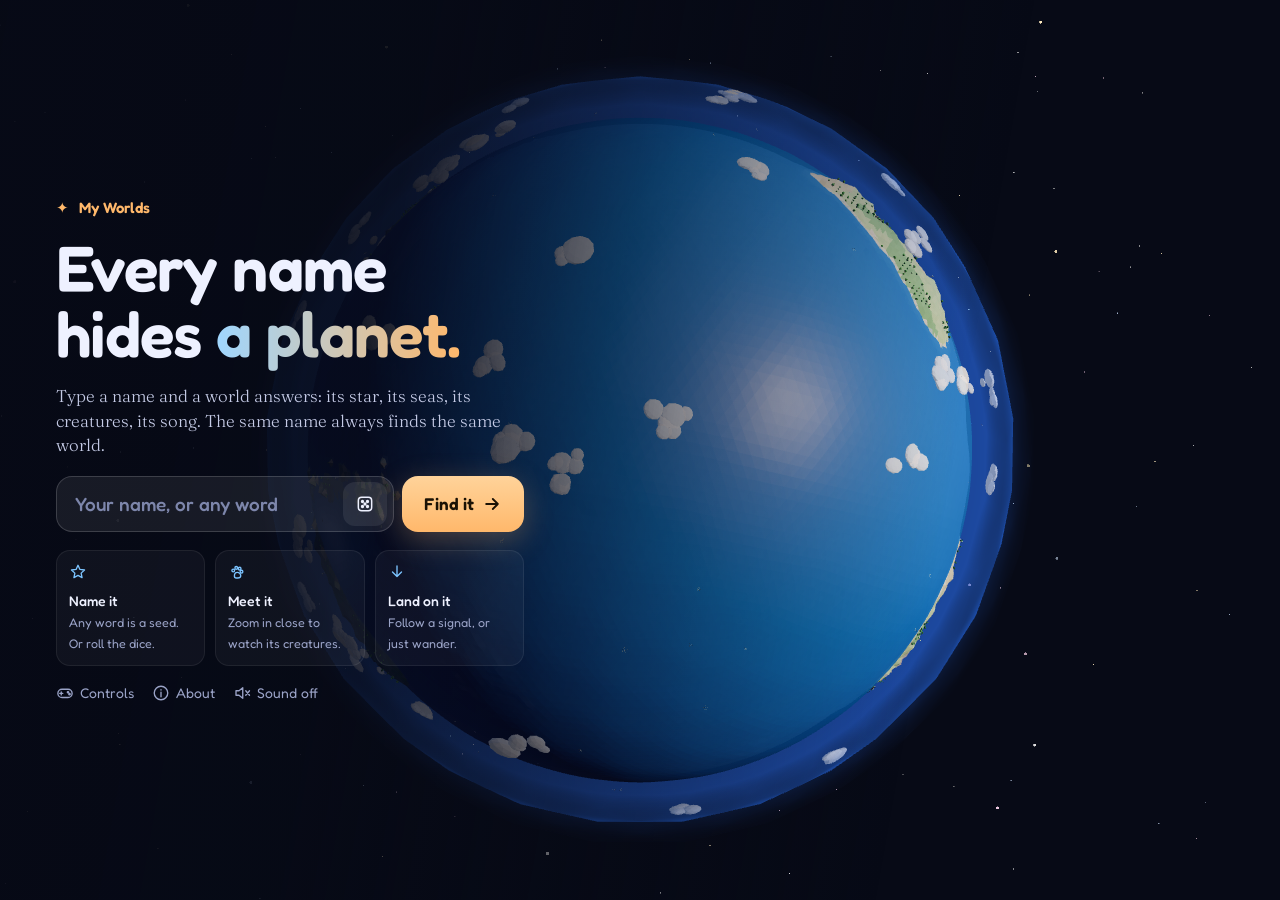
==== commit 2b8bc367: "Merge tt/signal-block: the signal block takes the look of the interface and says "Signal source" Co-" ====
--- a/index.html
+++ b/index.html
@@ -105,7 +105,7 @@
       <button type="submit" class="cclose" aria-label="Close">×</button>
       <h2 id="carrier-brief-title">Distress signal</h2>
       <div data-stage="1">
-        <svg class="brief-ill" viewBox="0 0 360 180" role="img" aria-labelledby="ill-s1-t"><title id="ill-s1-t">Two landings far apart on the globe. Each draws a wedge, and the carrier lies where the two wedges cross.</title><defs>
+        <svg class="brief-ill" viewBox="0 0 360 180" role="img" aria-labelledby="ill-s1-t"><title id="ill-s1-t">Two landings far apart on the globe. Each draws a wedge, and the source lies where the two wedges cross.</title><defs>
 <radialGradient id="s1g" cx="38%" cy="32%" r="75%"><stop offset="0" stop-color="#2b4f86"/><stop offset=".65" stop-color="#132446"/><stop offset="1" stop-color="#080e22"/></radialGradient>
 <clipPath id="s1d"><circle cx="180" cy="98" r="78"/></clipPath><clipPath id="s1o-c0"><polygon points="125,140 225.8,-21.1 257.1,3.4"/></clipPath></defs>
 <circle cx="180" cy="98" r="83" fill="#7cc4ff" opacity=".08"/>
@@ -118,7 +118,7 @@
 <path class="ill-flow" d="M318 34 Q300 90 256 131" fill="none" stroke="#ffb86b" stroke-width="1.4" stroke-dasharray="4 4"/>
 <g class="" transform="translate(318 24)"><g class="ill-bob"><rect x="-12" y="-3" width="7" height="6" rx="1" fill="#7cc4ff" opacity=".55"/><rect x="5" y="-3" width="7" height="6" rx="1" fill="#7cc4ff" opacity=".55"/><rect x="-4" y="-5" width="8" height="10" rx="2" fill="#eef1ff"/><circle cx="0" cy="7.5" r="1.6" fill="#ffb86b"/></g></g>
 <path d="M179 58 L134 30" stroke="#9aa3c7" stroke-opacity=".7"/>
-<text x="12" y="26" text-anchor="start" font-size="12" fill="#eef1ff">the carrier is where</text><text x="12" y="39" text-anchor="start" font-size="12" fill="#9aa3c7">the wedges cross</text>
+<text x="12" y="26" text-anchor="start" font-size="12" fill="#eef1ff">the source is where</text><text x="12" y="39" text-anchor="start" font-size="12" fill="#9aa3c7">the wedges cross</text>
 <text x="18" y="150" text-anchor="start" font-size="12" fill="#9aa3c7">first landing</text><text x="20" y="163" text-anchor="start" font-size="12" fill="#9aa3c7">takes a wedge</text>
 <text x="350" y="158" text-anchor="end" font-size="12" fill="#ffb86b">land again,</text><text x="350" y="171" text-anchor="end" font-size="12" fill="#9aa3c7">far to one side</text></svg>
         <div data-chapter="1">
@@ -144,7 +144,7 @@
         </div>
       </div>
       <div data-stage="2" hidden>
-        <p>The signal is stronger, but the carrier is not within the reach of the probe.</p>
+        <p>The signal is stronger, but the source is not within the reach of the probe.</p>
         <div data-next="goal">
           <svg class="brief-ill" viewBox="0 0 360 180" role="img" aria-labelledby="ill-goal-t"><title id="ill-goal-t">Three wedges close on one cell. The globe fills that cell. Land the probe on it.</title><defs><pattern id="sgg" width="20" height="20" patternUnits="userSpaceOnUse"><path d="M20 0H0V20" fill="none" stroke="#fff" stroke-opacity="0.07"/></pattern><clipPath id="sgo-c0"><polygon points="26,158 322.9,-45.6 358.7,20.6"/></clipPath><clipPath id="sgo-c1"><polygon points="336,150 -8.5,45.6 20.7,-23.8"/></clipPath></defs>
 <rect width="360" height="180" fill="url(#sgg)"/>
@@ -154,7 +154,7 @@
 <path class="ill-flow" d="M96 22 Q150 24 166 64" fill="none" stroke="#ffb86b" stroke-width="1.4" stroke-dasharray="4 4"/>
 <g class="" transform="translate(84 20)"><g class="ill-bob"><rect x="-12" y="-3" width="7" height="6" rx="1" fill="#7cc4ff" opacity=".55"/><rect x="5" y="-3" width="7" height="6" rx="1" fill="#7cc4ff" opacity=".55"/><rect x="-4" y="-5" width="8" height="10" rx="2" fill="#eef1ff"/><circle cx="0" cy="7.5" r="1.6" fill="#ffb86b"/></g></g>
 <text x="190" y="100" text-anchor="start" font-size="12" fill="#eef1ff">the filled cell</text><text x="190" y="113" text-anchor="start" font-size="12" fill="#9aa3c7">land on it</text></svg>
-          <p>Go back to orbit. The globe fills the cell of the carrier. Land on that cell.</p>
+          <p>Go back to orbit. The globe fills the cell of the source. Land on that cell.</p>
         </div>
         <div data-next="near">
           <svg class="brief-ill" viewBox="0 0 360 180" role="img" aria-labelledby="ill-near-t"><title id="ill-near-t">From this cell, count n cells along the bearing, and land on that cell.</title><defs><pattern id="sng" width="28" height="28" patternUnits="userSpaceOnUse"><path d="M28 0H0V28" fill="none" stroke="#fff" stroke-opacity="0.08"/></pattern></defs>
@@ -170,7 +170,7 @@
 <rect x="44" y="140" width="24" height="24" rx="2" fill="none" stroke="#7cc4ff" stroke-width="1.5"/>
 <text x="78" y="160" text-anchor="start" font-size="12" fill="#eef1ff">this cell</text>
 <text x="223.5" y="84" text-anchor="start" font-size="12" fill="#ffb86b">land here,</text><text x="223.5" y="97" text-anchor="start" font-size="12" fill="#9aa3c7">n cells out</text></svg>
-          <p>The carrier is about <b data-cells>1 cell</b> from this cell, on the bearing <b data-brg>000°</b>. Go back to orbit, and land that far along the wedge of this site.</p>
+          <p>The source is about <b data-cells>1 cell</b> from this cell, on the bearing <b data-brg>000°</b>. Go back to orbit, and land that far along the wedge of this site.</p>
         </div>
         <div data-next="far">
           <svg class="brief-ill" viewBox="0 0 360 180" role="img" aria-labelledby="ill-far-t"><title id="ill-far-t">The wedge of this site cuts the cross to a thin strip. Land to one side of the strip, and the next wedge cuts it across.</title><defs><pattern id="sfg" width="20" height="20" patternUnits="userSpaceOnUse"><path d="M20 0H0V20" fill="none" stroke="#fff" stroke-opacity="0.06"/></pattern><clipPath id="sf2-c0"><polygon points="24,168 308,-84.5 377.2,27.8"/></clipPath><clipPath id="sf3-c0"><polygon points="24,168 308,-84.5 377.2,27.8"/></clipPath><clipPath id="sf3-c1"><polygon points="338,164 -4.4,-0.7 72.6,-107.9"/></clipPath><clipPath id="sf4-c0"><polygon points="24,168 308,-84.5 377.2,27.8"/></clipPath><clipPath id="sf4-c1"><polygon points="338,164 -4.4,-0.7 72.6,-107.9"/></clipPath><clipPath id="sf4-c2"><polygon points="196,89 186,-110.7 220.8,-109.5"/></clipPath><filter id="sfb" x="-2" y="-2" width="5" height="5"><feGaussianBlur stdDeviation="4"/></filter></defs>
@@ -186,11 +186,11 @@
 <path class="ill-flow" d="M336 20 Q330 44 306 64" fill="none" stroke="#ffb86b" stroke-width="1.4" stroke-dasharray="4 4"/>
 <g class="" transform="translate(338 14)"><g class="ill-bob"><rect x="-12" y="-3" width="7" height="6" rx="1" fill="#7cc4ff" opacity=".55"/><rect x="5" y="-3" width="7" height="6" rx="1" fill="#7cc4ff" opacity=".55"/><rect x="-4" y="-5" width="8" height="10" rx="2" fill="#eef1ff"/><circle cx="0" cy="7.5" r="1.6" fill="#ffb86b"/></g></g>
 <text x="352" y="100" text-anchor="end" font-size="12" fill="#ffb86b">land here, to one</text><text x="352" y="113" text-anchor="end" font-size="12" fill="#9aa3c7">side of the strip</text></svg>
-          <p>Go back to orbit. The wedge of this site cuts the cross to a thin strip. Land near the strip, to one side of it, so the next wedge cuts the strip across. When three wedges close on a few cells, the globe fills the cell of the carrier.</p>
+          <p>Go back to orbit. The wedge of this site cuts the cross to a thin strip. Land near the strip, to one side of it, so the next wedge cuts the strip across. When three wedges close on a few cells, the globe fills the cell of the source.</p>
         </div>
       </div>
       <div data-stage="3" hidden>
-        <svg class="brief-ill" viewBox="0 0 360 180" role="img" aria-labelledby="ill-s3-t"><title id="ill-s3-t">Turn until the needle points up, then fly ahead. The range goes down as the probe comes near the carrier.</title><defs><pattern id="s3g" width="22" height="22" patternUnits="userSpaceOnUse"><path d="M22 0H0V22" fill="none" stroke="#fff" stroke-opacity="0.05"/></pattern><radialGradient id="s3w"><stop offset="0" stop-color="#ffb86b" stop-opacity=".55"/><stop offset="1" stop-color="#ffb86b" stop-opacity="0"/></radialGradient></defs>
+        <svg class="brief-ill" viewBox="0 0 360 180" role="img" aria-labelledby="ill-s3-t"><title id="ill-s3-t">Turn until the needle points up, then fly ahead. The range goes down as the probe comes near the source.</title><defs><pattern id="s3g" width="22" height="22" patternUnits="userSpaceOnUse"><path d="M22 0H0V22" fill="none" stroke="#fff" stroke-opacity="0.05"/></pattern><radialGradient id="s3w"><stop offset="0" stop-color="#ffb86b" stop-opacity=".55"/><stop offset="1" stop-color="#ffb86b" stop-opacity="0"/></radialGradient></defs>
 <rect x="150" width="210" height="180" fill="url(#s3g)"/>
 <line x1="150" y1="10" x2="150" y2="170" stroke="#fff" stroke-opacity=".08"/>
 <g transform="translate(34 52)"><circle r="22" fill="#0b1026" stroke="#7cc4ff" stroke-opacity=".4"/><circle r="15" fill="none" stroke="#fff" stroke-opacity=".06"/><g class="ill-turn" transform="rotate(70)"><path d="M0 -18 L5 -3 L-5 -3 Z" fill="#7cc4ff"/></g><circle r="2" fill="#eef1ff"/></g><text x="66" y="50" text-anchor="start" font-size="12" fill="#eef1ff">Turn</text><text x="66" y="63" text-anchor="start" font-size="12" fill="#9aa3c7">till it points up</text>
@@ -201,9 +201,9 @@
 <circle class="ill-pulse" cx="322" cy="36" r="22" fill="url(#s3w)"/>
 <g transform="translate(322 36) rotate(-18)"><path d="M-16 3 Q-12 -6 0 -6 L14 -3 Q18 0 14 3 L0 6 Q-12 6 -16 3 Z" fill="#3a3f55" stroke="#ffb86b" stroke-width="1.3"/><path d="M-4 -6 L-8 -12 M4 6 L1 12" stroke="#ffb86b" stroke-width="1.3"/><circle class="ill-blink" cx="8" cy="0" r="2" fill="#ffb86b"/></g>
 <text x="214" y="142" text-anchor="start" font-size="12" fill="#9aa3c7">900 u</text><text x="230" y="101" text-anchor="start" font-size="12" fill="#9aa3c7">300 u</text><text x="266" y="62" text-anchor="end" font-size="12" fill="#9aa3c7">40 u</text>
-<text x="336" y="70" text-anchor="end" font-size="12" fill="#ffb86b">carrier</text></svg>
-        <p>The signal is strong. The carrier is on this ground, within the reach of the probe.</p>
-        <p>Use the needle to navigate to the carrier. The needle points to it, and the range goes down as the probe comes near.</p>
+<text x="336" y="70" text-anchor="end" font-size="12" fill="#ffb86b">source</text></svg>
+        <p>The signal is strong. The source is on this ground, within the reach of the probe.</p>
+        <p>Use the needle to navigate to the source. The needle points to it, and the range goes down as the probe comes near.</p>
       </div>
     </form>
   </dialog>
@@ -269,26 +269,33 @@
       <b id="hud-alt">—</b>
       <span class="k">Above ground</span>
     </div>
-    <!-- The fifth block, issue 34: the carrier. A needle that turns with the view, the bearing as
-         three digits, the band the receiver holds, the error of that bearing, one word for the
+    <!-- The fifth block, issue 34: the signal source. A needle that turns with the view, the bearing
+         as three digits, the band the receiver holds, the error of that bearing, one word for the
          strength, and the range once the probe stands near the source. probe-hud.js hides the block
          on a world with no source. The band is 406.025 MHz in chapter 1 and the frequency of the
          ruin in chapter 2. p2-38.
 
+         The block takes the look of the interface: a glass panel, a label in mono with a dot, and
+         the wave of the arrival, which grows with the strength. The label says "Signal source" in
+         every chapter, because the source is a wreck in one chapter and a ruin in the next.
+
          The block is a button, because it opens the brief of the signal below. The rest of the
          overlay takes no pointer event, so the style gives this one block pointer-events: auto and
-         every other gesture still belongs to the ground under it. -->
+         every other gesture still belongs to the ground under it. A button holds only phrasing
+         content, so every part of it is a span. -->
     <button type="button" class="hud-carrier" id="hud-carrier" hidden
             aria-label="Read the brief of the signal">
-      <div class="hud-dial"><i id="hud-needle"></i></div>
-      <div class="hud-read">
-        <span class="k">Carrier</span>
-        <b id="hud-brg">—</b>
-        <span class="k" id="hud-freq">406.025 MHz</span>
-        <div class="hud-sub"><span class="k" id="hud-err">±0°</span><span class="k" id="hud-strength">Faint</span></div>
-        <span class="k" id="hud-range" hidden></span>
-        <span class="k hud-hint" id="hud-hint">New signal · tap</span>
-      </div>
+      <span class="hud-kick"><i></i><span>Signal source</span><span class="hud-more" aria-hidden="true">›</span></span>
+      <span class="hud-fix">
+        <span class="hud-dial"><i id="hud-needle"></i></span>
+        <span class="hud-read">
+          <b id="hud-brg">—</b>
+          <span class="k" id="hud-freq">406.025 MHz</span>
+        </span>
+      </span>
+      <span class="hud-wave" id="hud-wave"></span>
+      <span class="hud-sub"><span class="k" id="hud-strength">Faint</span><span class="k" id="hud-err">±0°</span><span class="k" id="hud-range" hidden></span></span>
+      <span class="hud-hint"><span id="hud-hint">New signal</span><span>Brief ›</span></span>
     </button>
     <div class="hud-link">
       <div class="hud-bars" id="hud-bars"></div>
--- a/style.css
+++ b/style.css
@@ -517,8 +517,8 @@
 /* The overlay stands over a lit sky as often as over a dark one, so the labels carry their own
    contrast: a lighter grey than the window uses, and a shadow under every line. */
 #probe-hud .k {
-  display: block; color: rgba(226, 232, 255, 0.72); font-size: 9px;
-  letter-spacing: 0.2em; text-transform: uppercase;
+  display: block; color: rgba(226, 232, 255, 0.72); font-family: var(--mono); font-size: 9.5px;
+  letter-spacing: 0.16em; text-transform: uppercase;
 }
 /* a block label beats the display of the hidden attribute, so the attribute needs its own rule */
 #probe-hud .k[hidden] { display: none; }
@@ -554,30 +554,48 @@
 }
 .hud-ladder .k { position: absolute; right: 0; bottom: -18px; }
 
-/* The carrier block of issue 34, under the top strip on the left. It stands on the left and not
-   on the right because the right edge already carries the altitude ladder, and a landscape phone
+/* The signal block of issue 34, under the top strip on the left. It stands on the left and not on
+   the right because the right edge already carries the altitude ladder, and a landscape phone
    leaves no room for the two. The bottom left belongs to the uplink block and the bottom middle to
-   the study chip, so this corner is the one free corner of the frame. */
-/* The block is a button, so it drops the styling a browser gives one and keeps the styling of the
-   overlay. It is the one part of the overlay that takes a pointer event: #probe-hud holds
-   pointer-events: none, so every other gesture still reaches the ground under it, and the press on
-   this block never starts a look drag and never picks a plant. The padding gives a finger a target
-   of about 44 px on a phone without moving the readings. */
+   the study chip, so this corner is the one free corner of the frame.
+
+   It takes the look of the interface, deck.js: a glass panel, a label in mono with a dot, and the
+   wave of the arrival. The panel holds the readings against a bright sky, so they need no shadow.
+   --hud-tint is the colour of the chapter: the blue of the overlay in chapter 1, and the colour of
+   the wedges of the ruin in chapter 2, which probe-hud.js writes (p2-39). The dot, the needle, the
+   bearing, the wave, and the pulse take it. --hud-amp is the height of the wave, from the strength. */
+/* The block is a button, so it drops the styling a browser gives one. It is the one part of the
+   overlay that takes a pointer event: #probe-hud holds pointer-events: none, so every other gesture
+   still reaches the ground under it, and the press on this block never starts a look drag and never
+   picks a plant. */
 .hud-carrier {
+  --hud-tint: var(--accent);
   position: absolute; top: calc(var(--hud-top) + 54px); left: calc(var(--hud-left) + 8px);
-  display: flex; align-items: center; gap: 10px;
+  display: flex; flex-direction: column; gap: 9px; width: 200px;
   pointer-events: auto; cursor: pointer; text-align: left;
-  margin: 0; padding: 8px; border: 1px solid transparent; border-radius: 12px;
-  background: none; color: inherit; font: inherit; letter-spacing: inherit;
+  margin: 0; padding: 12px 14px; border: 1px solid var(--edge); border-radius: 18px;
+  background: rgba(10, 14, 30, 0.74); box-shadow: 0 12px 34px rgba(0, 0, 0, 0.35);
+  backdrop-filter: blur(14px) saturate(1.2); -webkit-backdrop-filter: blur(14px) saturate(1.2);
+  color: var(--text); font: inherit; letter-spacing: normal; text-shadow: none;
   -webkit-tap-highlight-color: transparent;
-  transition: border-color 0.2s, background-color 0.2s;
-}
-.hud-carrier:hover { border-color: rgba(124, 196, 255, 0.45); background: rgba(7, 10, 22, 0.28); }
-.hud-carrier:focus-visible { outline: 2px solid var(--accent); outline-offset: 2px; }
+  transition: border-color 0.2s, box-shadow 0.2s;
+}
+.hud-carrier:hover { border-color: color-mix(in srgb, var(--hud-tint) 50%, transparent); }
+.hud-carrier:focus-visible { outline: 2px solid var(--hud-tint); outline-offset: 2px; }
 .hud-carrier[hidden] { display: none; }
+.hud-carrier > span { display: block; }
+.hud-carrier .hud-kick {
+  display: flex; align-items: center; gap: 8px;
+  font-family: var(--mono); font-size: 10.5px; letter-spacing: 0.16em; text-transform: uppercase;
+  color: color-mix(in srgb, var(--hud-tint) 45%, #fff);
+}
+.hud-kick i { flex: none; width: 7px; height: 7px; border-radius: 50%; background: var(--hud-tint); }
+.hud-more { margin-left: auto; font-size: 16px; line-height: 1; letter-spacing: 0; color: var(--muted); }
+.hud-carrier .hud-fix { display: flex; align-items: center; gap: 12px; }
 .hud-dial {
-  position: relative; flex: none; width: 38px; height: 38px;
-  border: 1px solid rgba(124, 196, 255, 0.3); border-radius: 50%;
+  position: relative; display: block; flex: none; width: 40px; height: 40px;
+  border: 1px solid color-mix(in srgb, var(--hud-tint) 35%, transparent); border-radius: 50%;
+  background: color-mix(in srgb, var(--hud-tint) 7%, transparent);
 }
 /* The needle. The square turns about the middle of the dial and the arrow stands at the top of it,
    so 0 points the way the view points and probe-hud.js turns it by the bearing less that view. */
@@ -587,43 +605,52 @@
 .hud-dial i::before {
   content: ''; position: absolute; left: 50%; top: 4px; margin-left: -4px; width: 0; height: 0;
   border-left: 4px solid transparent; border-right: 4px solid transparent;
-  border-bottom: 13px solid var(--accent);
-}
-.hud-read b { display: block; color: var(--accent); text-shadow: 0 0 10px rgba(124, 196, 255, 0.45); }
-.hud-sub { display: flex; gap: 8px; }
-/* The band the receiver holds, p2-38: under the bearing, in the size of the error. The unit keeps
-   its case, because MHz is the unit and MHZ is not, and the digits keep one width so two bands
-   compare at a glance. */
-#probe-hud #hud-freq { text-transform: none; font-variant-numeric: tabular-nums; }
+  border-bottom: 14px solid var(--hud-tint);
+}
+.hud-read { display: block; min-width: 0; }
+#probe-hud .hud-read b {
+  display: block; font-size: 26px; font-weight: 600; line-height: 1.05; color: var(--hud-tint);
+}
+/* The band the receiver holds, p2-38: under the bearing. The unit keeps its case, because MHz is
+   the unit and MHZ is not, and the digits keep one width so two bands compare at a glance. */
+#probe-hud #hud-freq { margin-top: 3px; text-transform: none; letter-spacing: 0.06em; }
+/* The wave of the arrival, in the colour of the chapter. The path is twice as wide as its box and
+   slides by half its width; `scale` is a property of its own, so the height of the wave and the
+   slide of the animation do not fight over `transform`. */
+.hud-carrier .hud-wave {
+  position: relative; height: 24px; border-radius: 9px; overflow: hidden; color: var(--hud-tint);
+  background: color-mix(in srgb, var(--hud-tint) 8%, transparent);
+  border: 1px solid color-mix(in srgb, var(--hud-tint) 16%, transparent);
+}
+.hud-wave svg {
+  position: absolute; left: 0; top: 0; width: 200%; height: 100%;
+  scale: 1 var(--hud-amp, 0.3); transition: scale 0.6s ease;
+  animation: ui-wave 2.4s linear infinite;
+}
+.hud-wave::after {
+  content: ''; position: absolute; inset: 0;
+  background: linear-gradient(90deg, rgba(10, 14, 30, 0.9), transparent 18%, transparent 82%, rgba(10, 14, 30, 0.9));
+}
+.hud-carrier .hud-sub { display: flex; gap: 12px; }
+#probe-hud .hud-sub .k { color: #c5cbe6; }
 
 /* Risk 4 of issue 34: a reader may never look at the fifth block. The block pulses on every landing
-   that hears the carrier until the reader opens the brief, and it then stands quiet on that world
+   that hears the source until the reader opens the brief, and it then stands quiet on that world
    for good. One flash on one landing is a thing a reader can miss, so the pulse does not stop. It
    is a calm pulse of the border and the glow and it moves nothing, so it does not pull the eye off
-   the world. No text says a word about it. */
+   the world. The dot of the label blinks with it. */
 @keyframes hud-carrier-pulse {
-  0%, 100% { border-color: rgba(124, 196, 255, 0.35); box-shadow: 0 0 0 rgba(124, 196, 255, 0); }
-  50% { border-color: rgba(124, 196, 255, 1); box-shadow: 0 0 22px rgba(124, 196, 255, 0.7); }
-}
-/* The dark plate holds the block against a bright sky, where the glow alone does not read. */
-.hud-carrier.pulse { background: rgba(7, 10, 22, 0.55); animation: hud-carrier-pulse 1.8s ease-in-out infinite; }
-/* The hint states that the block is a control. It shows only while the block pulses. */
-.hud-hint { display: none; color: var(--accent); }
-.hud-carrier.pulse .hud-hint { display: block; }
-/* Chapter 2, p2-39. After the tune the block takes the colour of the wedges of the ruin, which
-   probe-hud.js writes to --hud-tint: the needle, the bearing, the ring of the dial, and the pulse.
-   The labels and the hint keep their grey, and the rest of the overlay keeps its blue. */
-.hud-carrier[data-chapter="2"] .hud-dial { border-color: color-mix(in srgb, var(--hud-tint) 30%, transparent); }
-.hud-carrier[data-chapter="2"] .hud-dial i::before { border-bottom-color: var(--hud-tint); }
-.hud-carrier[data-chapter="2"] .hud-read b {
-  color: var(--hud-tint); text-shadow: 0 0 10px color-mix(in srgb, var(--hud-tint) 45%, transparent);
-}
-.hud-carrier[data-chapter="2"]:hover { border-color: color-mix(in srgb, var(--hud-tint) 45%, transparent); }
-.hud-carrier[data-chapter="2"].pulse { animation-name: hud-carrier-pulse-2; }
-@keyframes hud-carrier-pulse-2 {
-  0%, 100% { border-color: color-mix(in srgb, var(--hud-tint) 35%, transparent); box-shadow: 0 0 0 transparent; }
-  50% { border-color: var(--hud-tint); box-shadow: 0 0 22px color-mix(in srgb, var(--hud-tint) 70%, transparent); }
-}
+  0%, 100% { border-color: color-mix(in srgb, var(--hud-tint) 35%, transparent); box-shadow: 0 12px 34px rgba(0, 0, 0, 0.35); }
+  50% { border-color: var(--hud-tint); box-shadow: 0 0 24px color-mix(in srgb, var(--hud-tint) 60%, transparent); }
+}
+.hud-carrier.pulse { animation: hud-carrier-pulse 1.8s ease-in-out infinite; }
+.hud-carrier.pulse .hud-kick i { animation: ui-blink 1s steps(2) infinite; }
+/* The hint states that the block is a control, and the stage the probe hears. It shows only while
+   the block pulses, and it then takes the place of the arrow of the label. */
+.hud-carrier .hud-hint { display: none; justify-content: space-between; gap: 8px; font-size: 12.5px; line-height: 1.35; color: var(--muted); }
+#hud-hint { font-weight: 500; color: color-mix(in srgb, var(--hud-tint) 55%, #fff); }
+.hud-carrier.pulse .hud-hint { display: flex; }
+.hud-carrier.pulse .hud-more { visibility: hidden; }
 
 /* the uplink block, inside the bottom left corner of the frame, clear of the study chip */
 .hud-link {
@@ -646,23 +673,38 @@
 }
 .hud-warn.show { opacity: 1; }
 
+/* A short window, as a phone on its side, leaves the frame about 110 px tall, and the corner under
+   the top strip has no room for the block. The block then stands in the middle of the top strip,
+   between the hour and the link, with no wave: the strength and the error stand beside the
+   bearing. The altitude ladder shrinks for the same reason. */
+@media (max-height: 520px) {
+  .hud-carrier {
+    top: calc(var(--hud-top) + 8px); left: 50%; transform: translateX(-50%); width: auto;
+    display: grid; grid-template-columns: auto auto; column-gap: 16px; row-gap: 6px; padding: 9px 12px;
+  }
+  .hud-carrier .hud-kick, .hud-carrier .hud-hint { grid-column: 1 / -1; }
+  .hud-carrier .hud-wave { display: none; }
+  .hud-carrier .hud-sub { flex-direction: column; justify-content: center; gap: 4px; }
+  .hud-dial { width: 34px; height: 34px; }
+  .hud-dial i::before { border-bottom-width: 12px; }
+  #probe-hud .hud-read b { font-size: 22px; }
+  /* the ladder shrinks to fit under the link */
+  .hud-ladder { height: 40px; bottom: calc(var(--hud-bottom) + 30px); }
+}
 @media (max-width: 600px) {
   #probe-hud { --hud-in: 12px; }
   .hud-ladder { height: 150px; bottom: calc(var(--hud-bottom) + 74px); }
   .hud-warn { white-space: normal; text-align: center; max-width: calc(100vw - 48px); }
 }
 @media (prefers-reduced-motion: reduce) {
-  .hud-ladder b, .hud-warn, .hud-dial i, .hud-carrier { transition: none; }
+  .hud-ladder b, .hud-warn, .hud-dial i, .hud-carrier, .hud-wave svg { transition: none; }
   /* A reader who asks for less motion still has to find the block, so the pulse becomes a static
-     highlight: the same border and the same glow, and nothing that moves. */
+     highlight: the same border and the same glow, and nothing that moves. The wave stands still. */
   .hud-carrier.pulse {
     animation: none;
-    border-color: rgba(124, 196, 255, 1); box-shadow: 0 0 22px rgba(124, 196, 255, 0.7);
+    border-color: var(--hud-tint); box-shadow: 0 0 24px color-mix(in srgb, var(--hud-tint) 60%, transparent);
   }
-  .hud-carrier[data-chapter="2"].pulse {
-    animation: none;
-    border-color: var(--hud-tint); box-shadow: 0 0 22px color-mix(in srgb, var(--hud-tint) 70%, transparent);
-  }
+  .hud-carrier.pulse .hud-kick i, .hud-wave svg { animation: none; }
 }
 
 /* ---------- chapter 3, the way on
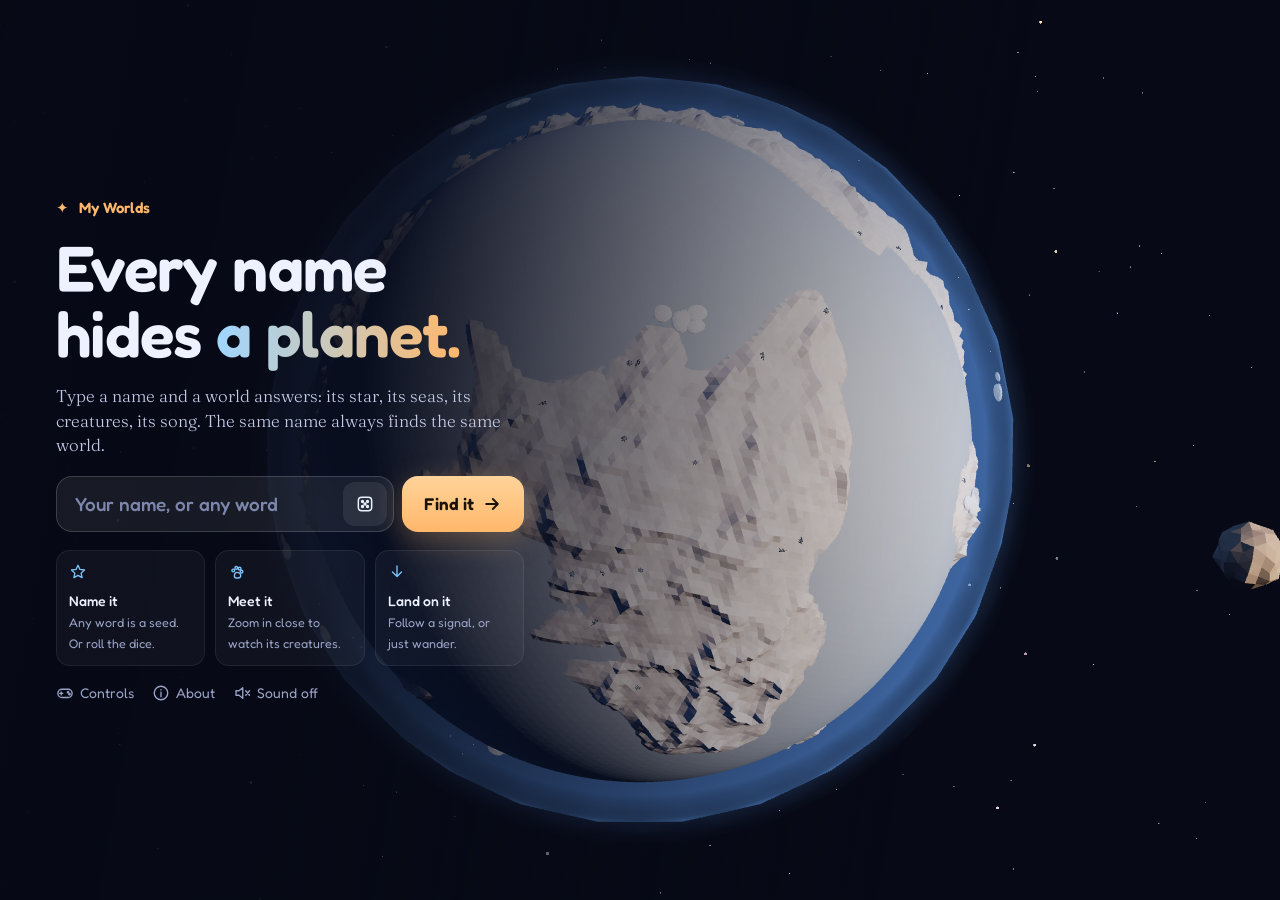
==== commit c081863e: "Merge tt/pick-flyer-over-horizon: the whale opens its own card, the ring sets behind the ground, and" ====
--- a/index.html
+++ b/index.html
@@ -331,7 +331,19 @@
     </nav>
     <section class="title" hidden></section>
   </div>
-  <div id="dive" aria-hidden="true"><p id="dive-label"></p></div>
+  <!-- The cover of a landing. A descent and a recall show the entry: the sky from black to the air
+       of the world, the cloud layers that rush past the probe, the heat of the entry, and the
+       altitude. app.js writes --depth, --heat, and --air each frame, and the class `entry` shows
+       them; the white cover of the jump of chapter 3 shows none of them. -->
+  <div id="dive" aria-hidden="true">
+    <div class="dive-space"></div>
+    <div class="dive-clouds"><i></i><i></i><i></i></div>
+    <div class="dive-heat"></div>
+    <div class="dive-foot">
+      <div class="dive-read"><span>Altitude</span><b id="dive-alt"></b></div>
+      <p id="dive-label"></p>
+    </div>
+  </div>
 
   <div id="overlay">
     <div class="box">
--- a/style.css
+++ b/style.css
@@ -85,13 +85,81 @@
 /* ---------- the dive and the loading card
    The dive fades the screen to the atmosphere colour. The app sets the colour and the opacity.
    The label reports what the worker builds while the probe falls. */
-#dive { position: fixed; inset: 0; z-index: 9; opacity: 0; pointer-events: none; display: grid; place-items: end center; }
+#dive {
+  position: fixed; inset: 0; z-index: 9; opacity: 0; pointer-events: none; overflow: hidden;
+  --depth: 1; --air: 1; --heat: 0;
+}
 #dive-label {
-  margin: 0 0 12vh; padding: 6px 14px; border-radius: 12px;
+  margin: 0; padding: 6px 14px; border-radius: 12px;
   background: rgba(7, 10, 22, 0.28); color: #fff; font-size: 13px; letter-spacing: 0.02em;
   text-shadow: 0 1px 3px rgba(0, 0, 0, 0.45);
 }
 #dive-label:empty { display: none; }
+.dive-foot {
+  position: absolute; left: 0; right: 0; bottom: 12vh;
+  display: flex; flex-direction: column; align-items: center; gap: 12px;
+}
+
+/* The entry, app.js: startEntry(). Only a descent and a recall show it; the white of the jump shows
+   none of it. --depth runs from 0 in space to 1 at the camera, on the log of the altitude. */
+#dive > :is(.dive-space, .dive-clouds, .dive-heat), .dive-read { display: none; }
+#dive.entry > :is(.dive-space, .dive-clouds, .dive-heat) { display: block; position: absolute; inset: 0; }
+#dive.entry .dive-read { display: flex; }
+/* Space over the air: black at the top, the limb of the air at the bottom. It fades as the probe
+   falls, and the cover ends in the plain colour of the air, which the fog of the ground opens from. */
+.dive-space {
+  background:
+    radial-gradient(1px 1px at 18% 22%, #fff, transparent), radial-gradient(1px 1px at 72% 14%, #fff, transparent),
+    radial-gradient(1.5px 1.5px at 44% 38%, #fff, transparent), radial-gradient(1px 1px at 86% 41%, #fff, transparent),
+    radial-gradient(1px 1px at 9% 55%, #fff, transparent), radial-gradient(1.5px 1.5px at 61% 8%, #fff, transparent),
+    linear-gradient(180deg, #02030a 0%, #070a16 35%, transparent 100%);
+  opacity: calc(1 - 1.6 * var(--depth));   /* gone at about 6 km: no star shows in the clouds */
+}
+/* The cloud layers. Each layer is twice the height of the screen and holds one screen of clouds
+   twice, so a slide of half its height loops with no seam. The near layer is larger, softer, and
+   faster. A descent slides them up past the probe, and a recall slides them down. */
+.dive-clouds { opacity: calc(var(--air) * 0.9); }
+.dive-clouds i {
+  position: absolute; left: -10%; right: -10%; top: 0; height: 200%;
+  background-size: 100% 50%; animation: dive-rush 1.6s linear infinite;
+  background-image:
+    radial-gradient(22% 4% at 18% 20%, rgba(255, 255, 255, 0.5), transparent 70%),
+    radial-gradient(30% 5% at 74% 48%, rgba(255, 255, 255, 0.42), transparent 70%),
+    radial-gradient(18% 3.5% at 40% 82%, rgba(255, 255, 255, 0.46), transparent 70%);
+}
+.dive-clouds i:nth-child(2) {
+  animation-duration: 1.05s; filter: blur(3px);
+  background-image:
+    radial-gradient(34% 6% at 62% 12%, rgba(255, 255, 255, 0.5), transparent 70%),
+    radial-gradient(28% 5% at 12% 58%, rgba(255, 255, 255, 0.4), transparent 70%),
+    radial-gradient(38% 7% at 86% 78%, rgba(255, 255, 255, 0.45), transparent 70%);
+}
+.dive-clouds i:nth-child(3) {
+  animation-duration: 0.6s; filter: blur(8px);
+  background-image:
+    radial-gradient(60% 9% at 30% 35%, rgba(255, 255, 255, 0.55), transparent 70%),
+    radial-gradient(52% 8% at 90% 88%, rgba(255, 255, 255, 0.5), transparent 70%);
+}
+#dive.up .dive-clouds i { animation-direction: reverse; }
+@keyframes dive-rush { from { transform: translateY(0); } to { transform: translateY(-50%); } }
+/* The heat of the entry: a glow of plasma that closes in from the edges and climbs from the bottom,
+   and goes. A blend mode would wash it out over a pale air, so it is plain paint. */
+.dive-heat {
+  background:
+    radial-gradient(120% 60% at 50% 112%, rgba(255, 196, 120, 0.95), rgba(255, 110, 50, 0.6) 40%, transparent 72%),
+    radial-gradient(closest-corner at 50% 45%, transparent 55%, rgba(255, 96, 40, 0.5) 85%, rgba(220, 60, 30, 0.85) 100%);
+  opacity: var(--heat);
+}
+/* The altitude, in the type of the probe overlay. */
+.dive-read {
+  flex-direction: column; align-items: center; gap: 2px;
+  color: #fff; text-shadow: 0 1px 6px rgba(0, 0, 0, 0.45);
+}
+.dive-read span { font-family: var(--mono); font-size: 10.5px; letter-spacing: 0.2em; text-transform: uppercase; opacity: 0.8; }
+.dive-read b { font-size: 30px; font-weight: 600; font-variant-numeric: tabular-nums; letter-spacing: 0.01em; }
+@media (prefers-reduced-motion: reduce) {
+  .dive-clouds i { animation: none; }
+}
 
 /* ---------- overlay */
 #overlay {
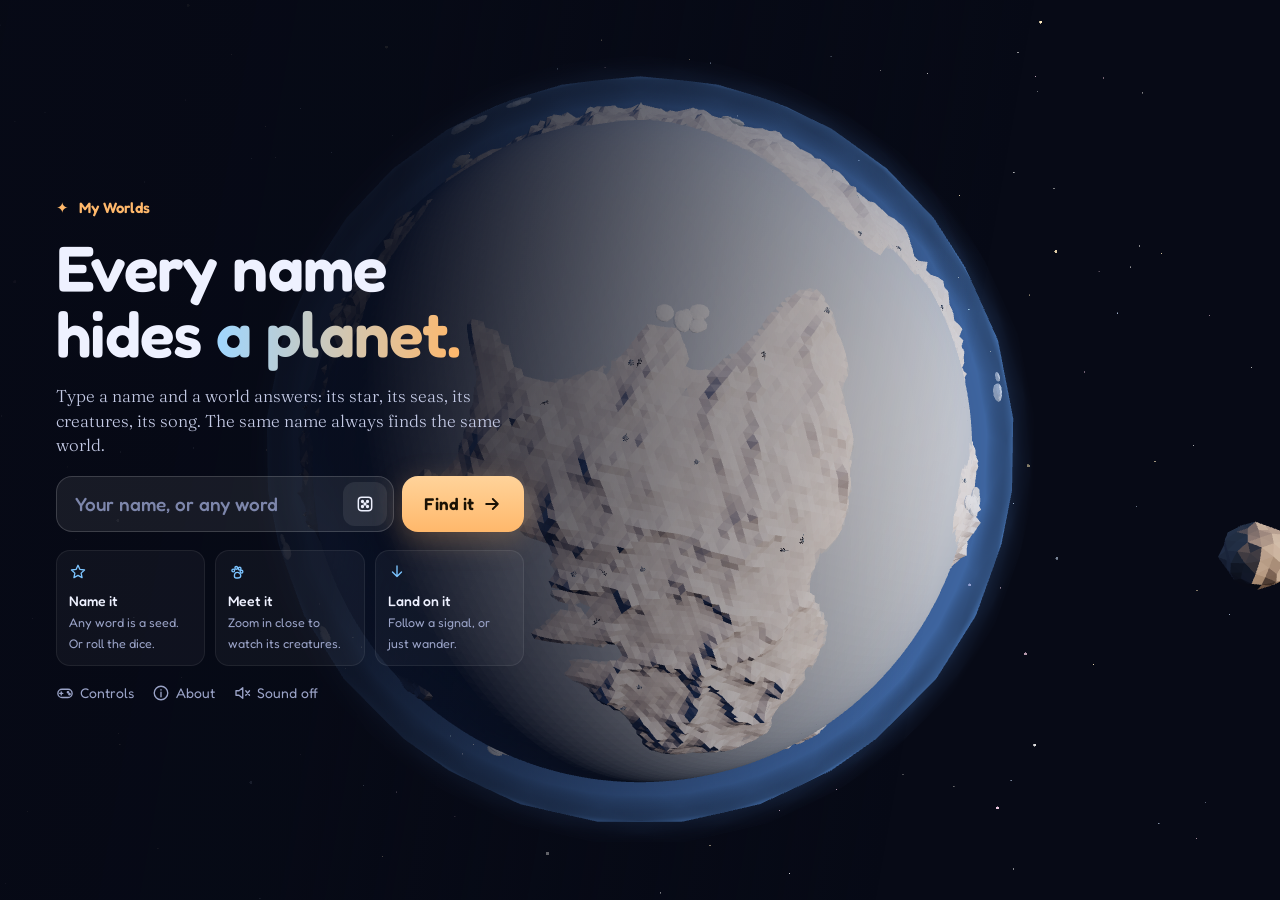
==== commit d92a04ac: "Merge tt/dive-static: each cut of a dive happens under the static of the probe Co-Authored-By: Claud" ====
--- a/index.html
+++ b/index.html
@@ -344,6 +344,8 @@
       <p id="dive-label"></p>
     </div>
   </div>
+  <!-- The static over each cut of a dive, over the cover and the scene. app.js draws it. -->
+  <canvas id="dive-static" aria-hidden="true"></canvas>
 
   <div id="overlay">
     <div class="box">
--- a/style.css
+++ b/style.css
@@ -88,7 +88,10 @@
 #dive {
   position: fixed; inset: 0; z-index: 9; opacity: 0; pointer-events: none; overflow: hidden;
   --depth: 1; --air: 1; --heat: 0;
-}
+  background-color: #8fb7ff;
+}
+/* The static over each cut of a dive. It stands over the cover, in the same layer. */
+#dive-static { position: fixed; inset: 0; z-index: 9; pointer-events: none; display: block; }
 #dive-label {
   margin: 0; padding: 6px 14px; border-radius: 12px;
   background: rgba(7, 10, 22, 0.28); color: #fff; font-size: 13px; letter-spacing: 0.02em;
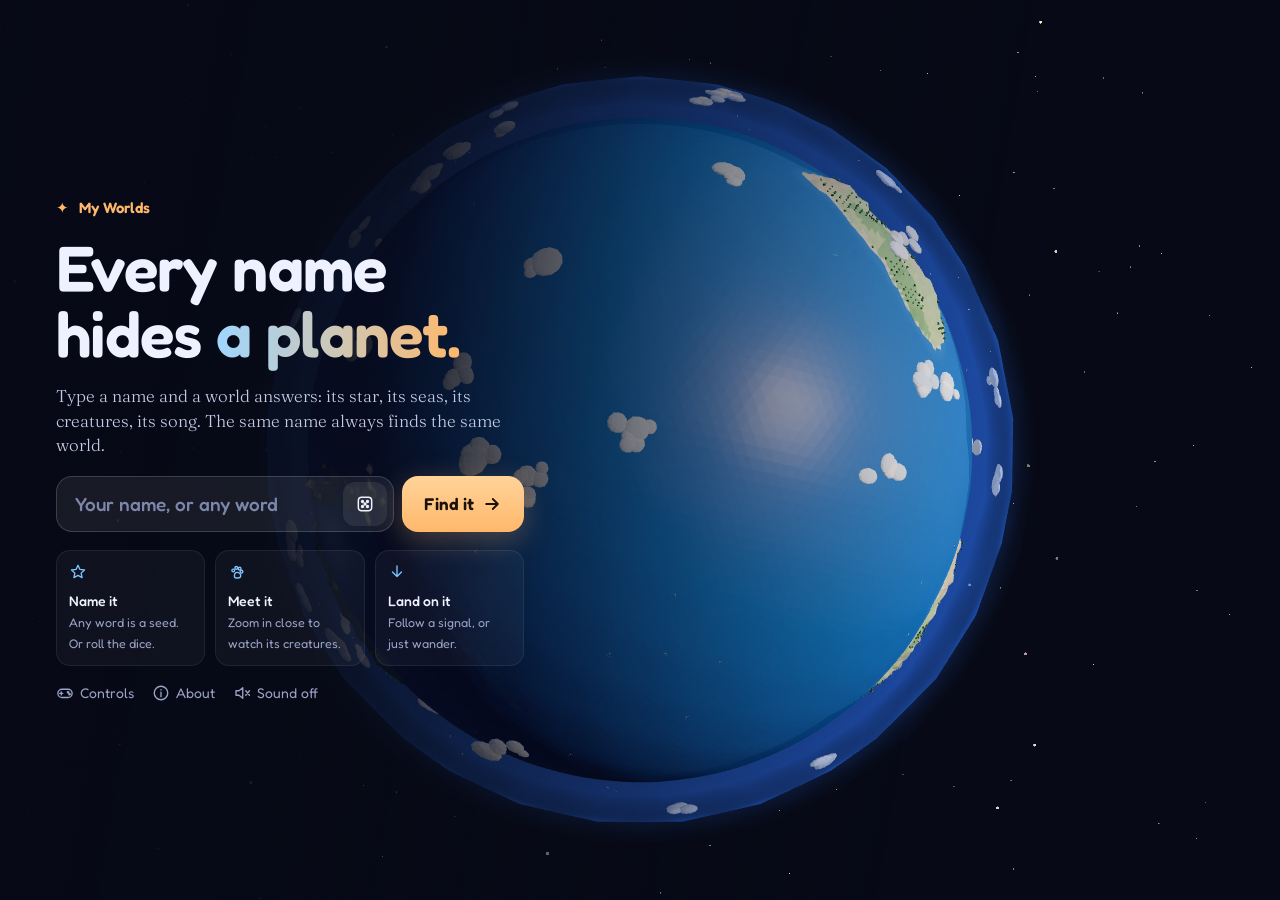
==== commit b673e6dc: "The read of the twin card ends the story, and the story ends on the fate of the crew A twin with no " ====
--- a/index.html
+++ b/index.html
@@ -244,10 +244,12 @@
   <dialog id="home" aria-labelledby="home-title">
     <form method="dialog" class="about-card home-card">
       <button type="submit" class="cclose" aria-label="Close">×</button>
-      <p class="about-kicker">Mission complete</p>
+      <p class="about-kicker home-kicker">Mission complete</p>
       <h2 id="home-title"></h2>
       <p class="home-text"></p>
       <p class="home-lost"></p>
+      <button type="button" class="talk-home home-share"><span class="t">Share this world</span></button>
+      <p class="home-note"></p>
     </form>
   </dialog>
 
--- a/style.css
+++ b/style.css
@@ -364,6 +364,22 @@
 .cruin-goers .ckeeper i::after { content: ' · keeps this log'; color: var(--ruin, var(--accent)); opacity: 1; }
 .cruin-goers.cnote .ckeeper i::after { content: ' · left this note'; }
 .cruin-log { padding: 2px 0 0 6px; }
+/* The roll call, the last entry of the card of the twin: the line of the probe, then one row for
+   each person. The name and the role read as the crew of the wreck reads; the end stands as a word
+   at the right, in a colour of its own, and as a sentence under the name. */
+.croll ul { list-style: none; margin: 12px 0 0; padding: 0; max-width: 62ch; }
+.croll li {
+  display: grid; grid-template-columns: minmax(0, 1fr) auto; gap: 2px 12px; align-items: baseline;
+  padding: 9px 2px; border-top: 1px solid var(--line);
+}
+.croll li:last-child { border-bottom: 1px solid var(--line); }
+.croll .croll-who { color: var(--text); font-size: 15px; }
+.croll .croll-who i { margin-left: 8px; font-style: normal; font-size: 13px; color: var(--muted); }
+.croll li b { font: 500 11px var(--mono); letter-spacing: 0.12em; text-transform: uppercase; color: var(--muted); }
+.croll li p { grid-column: 1 / -1; font-size: 15.5px; line-height: 1.55; color: #cfd6ea; }
+.croll .croll-alive b, .croll .croll-home b { color: #8fe3a8; }
+.croll .croll-dead b { color: #ff9f8f; }
+.croll .croll-gone b, .croll .croll-changed b { color: var(--ruin, var(--accent)); }
 .cruin-log .clog-entry.ctitled h3 { color: var(--ruin, var(--accent)); }
 .cruin-log .clog-entry.ctitled h3::before { background: var(--ruin, var(--accent)); }
 #creature[data-subject="ruin"] .ctags,
@@ -837,6 +853,10 @@
 .home-card h2 { margin-bottom: 12px; }
 .home-lost { color: var(--muted); }
 .home-lost:empty { display: none; }
+/* The end card holds the share: the button, and a line under it that says why. */
+.home-share { margin-top: 18px; }
+.about-card .home-note { margin: 10px 0 0; color: var(--muted); font-size: 13px; text-align: center; }
+.home-note:empty { display: none; }
 
 /* ---------- the interface, deck.js
    The title, the dock, the window, and the chrome of the planet. #ui takes no pointer event, so a
@@ -1147,6 +1167,8 @@
 #ui .now { margin-top: 18px; padding: 18px 20px; border-radius: 20px; background: rgba(124, 196, 255, 0.06); border: 1px solid rgba(124, 196, 255, 0.22); }
 #ui .now h3 { margin: 6px 0; font-family: var(--serif); font-style: italic; font-weight: 400; font-size: 26px; }
 #ui .now p { margin: 0 0 14px; color: #d7def5; font-size: 15px; line-height: 1.5; }
+/* The end of the story: the share, and a line under it that says why. */
+#ui .now .share-note { margin: 10px 0 0; color: var(--muted); font-size: 12.5px; }
 #ui .wander { display: flex; gap: 14px; align-items: flex-start; margin-top: 18px; padding: 16px 18px; border-radius: 20px; background: rgba(167, 227, 160, 0.05); border: 1px solid rgba(167, 227, 160, 0.18); }
 #ui .wander .ico { flex: none; margin-top: 2px; color: #a7e3a0; }
 #ui .wander p { margin: 0 0 10px; color: #d4e5d2; font-size: 14.5px; line-height: 1.5; }
